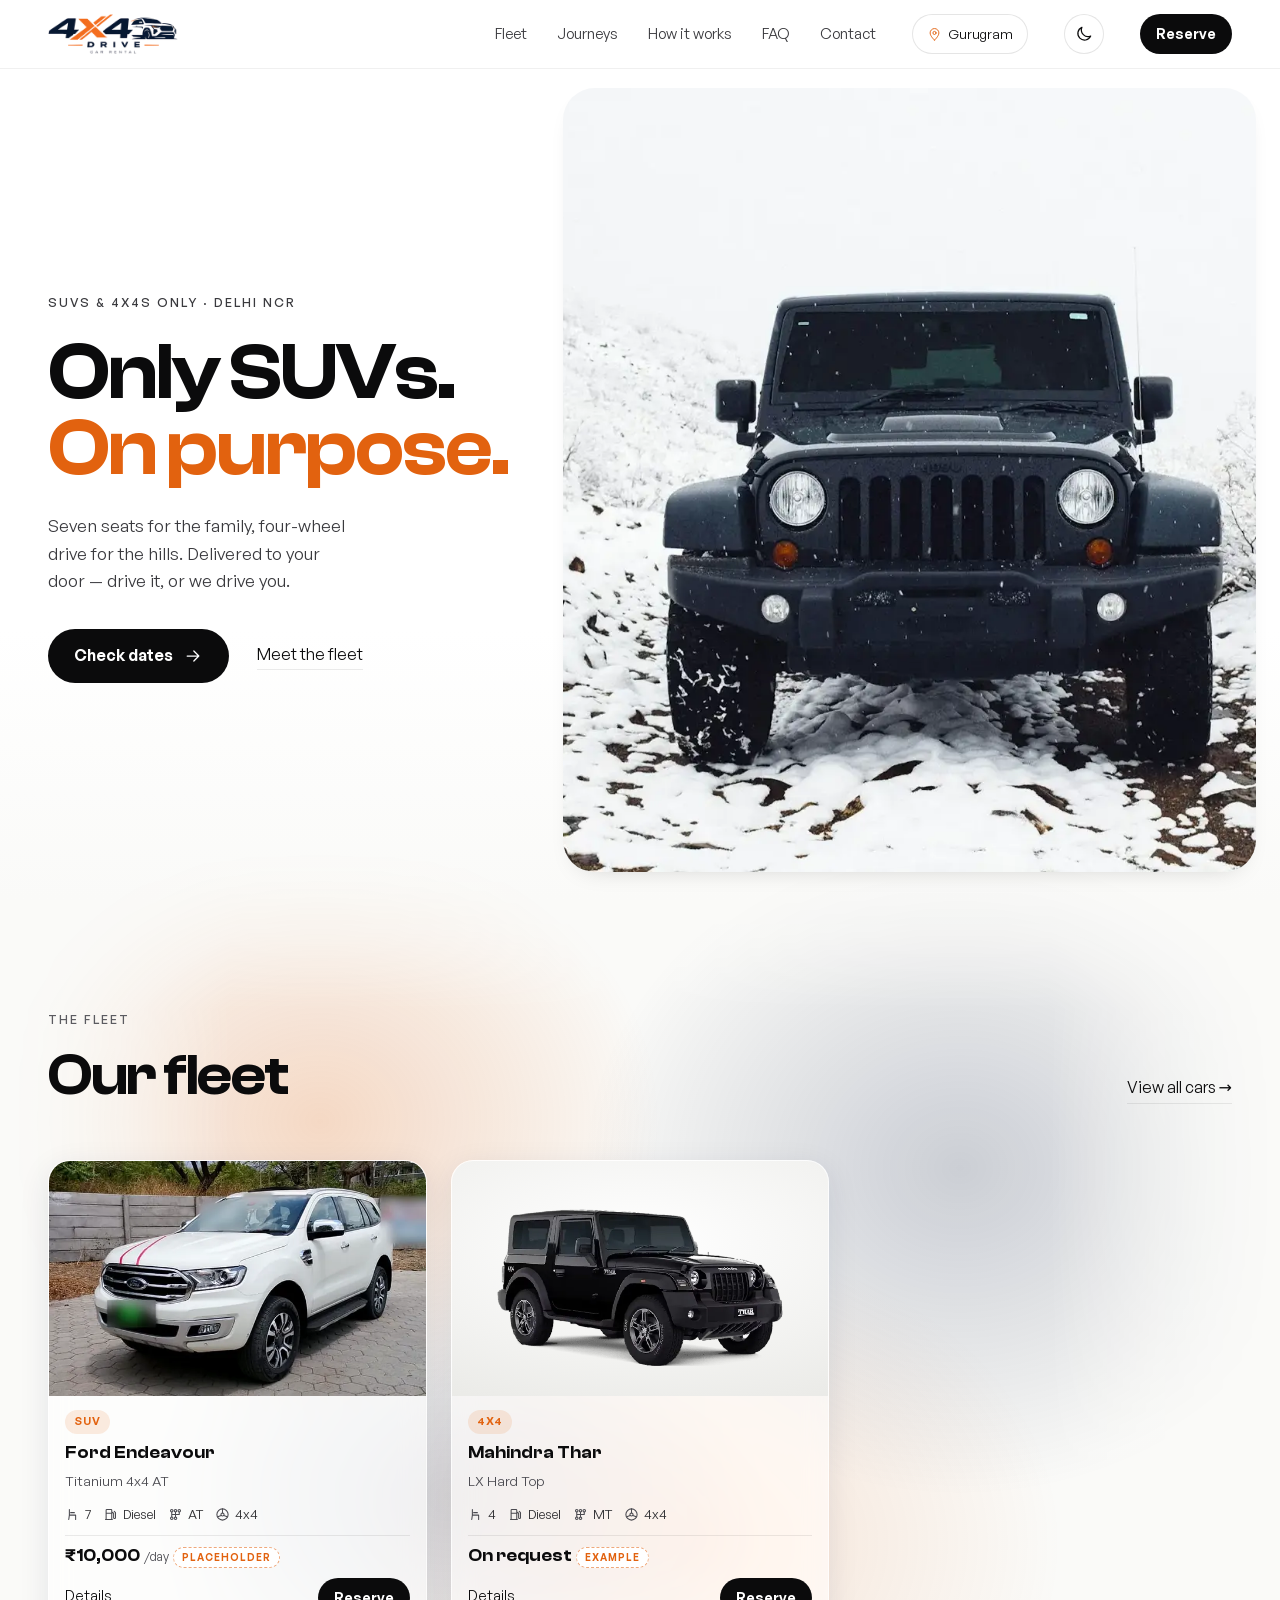
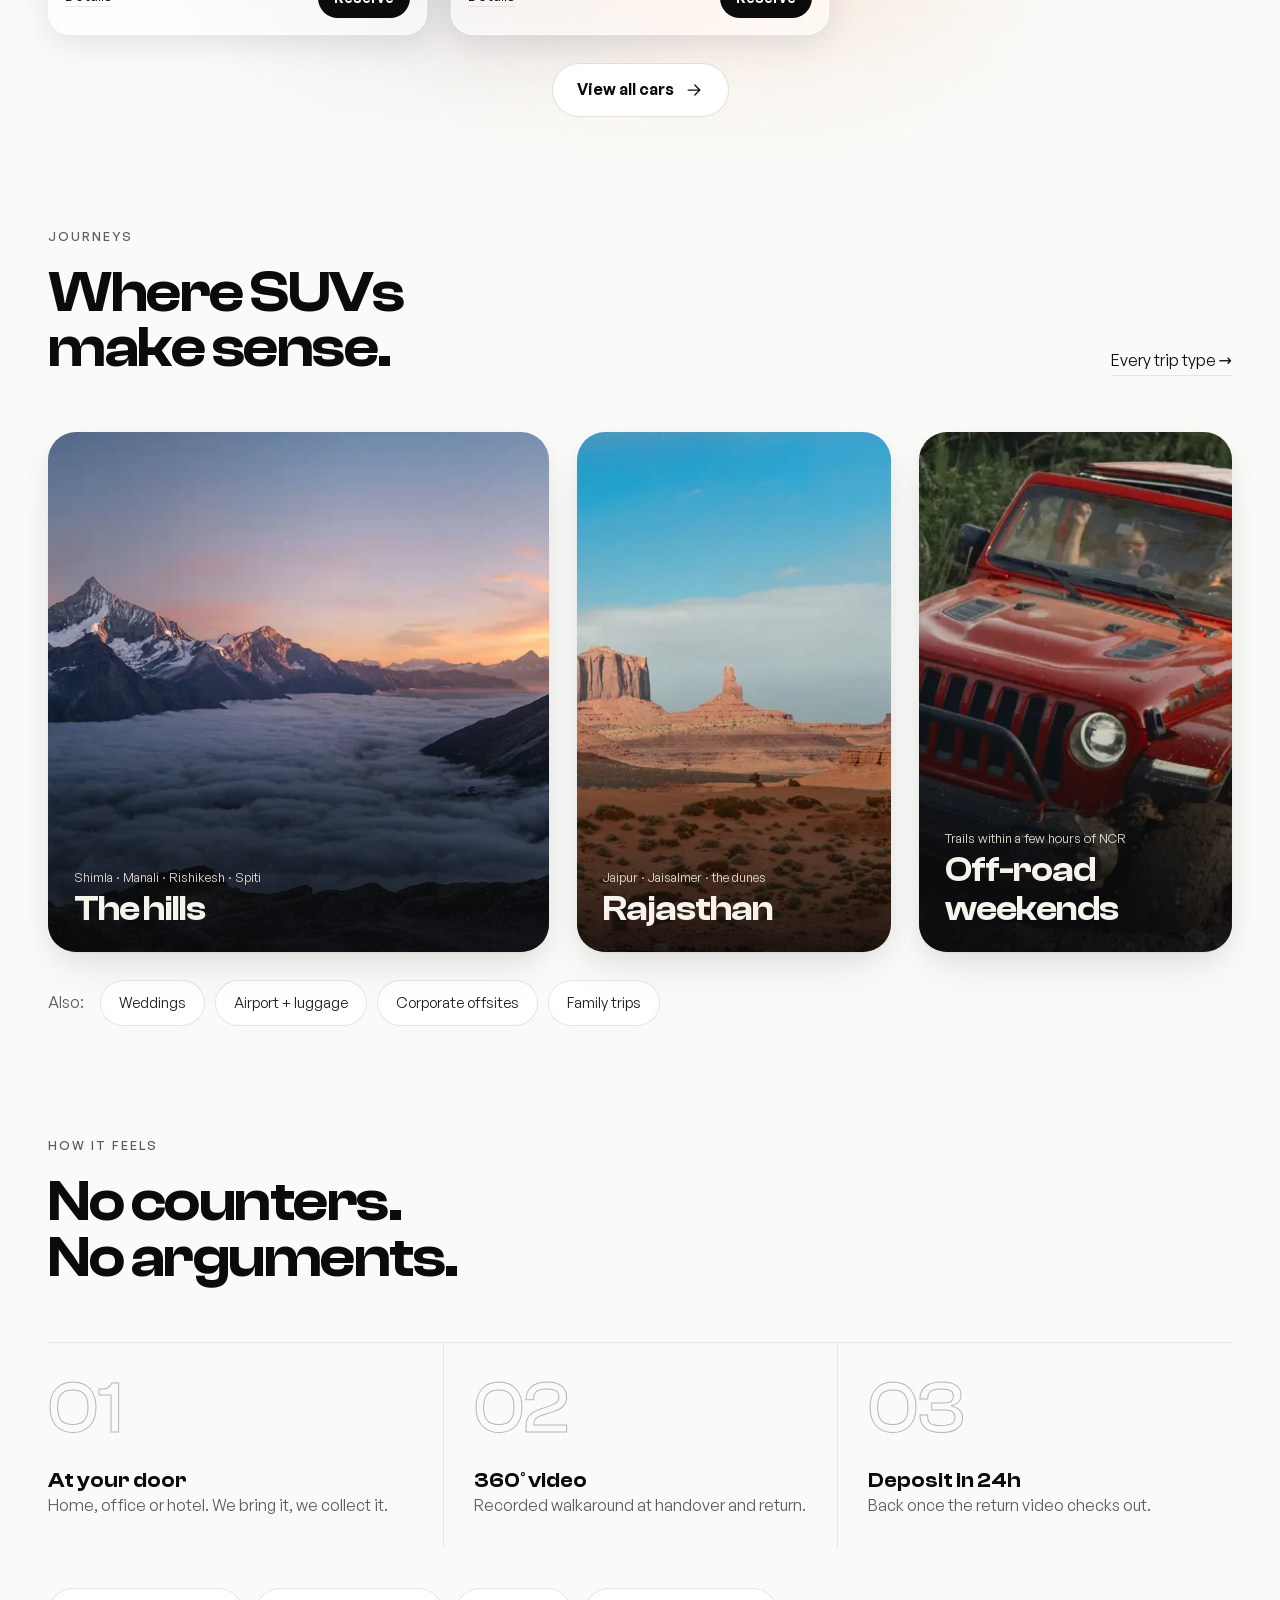
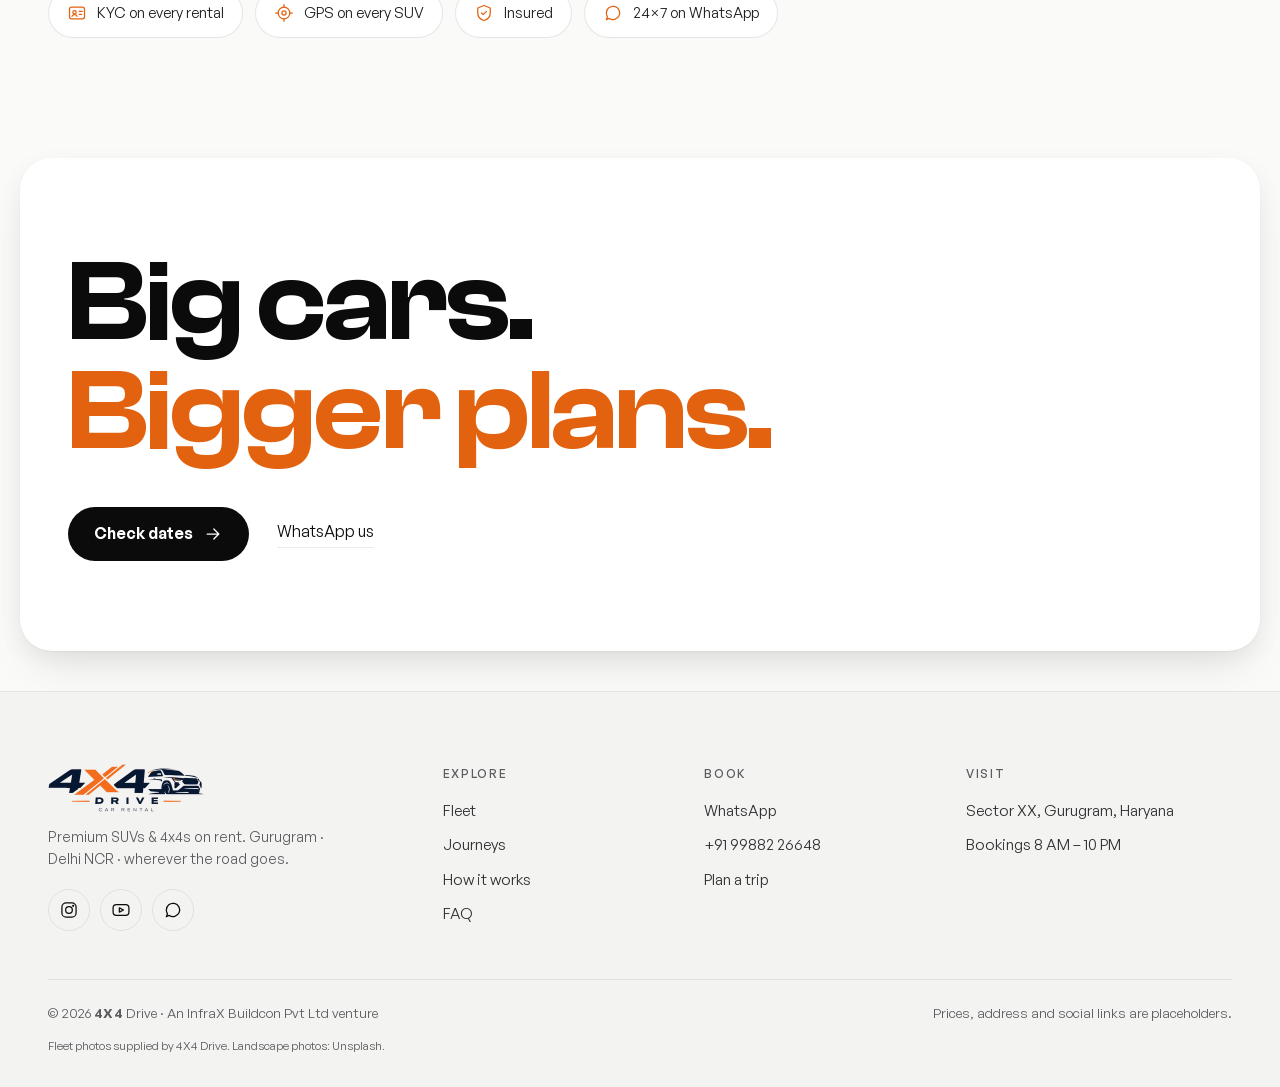
==== index.html @ adf93069 "Fix boxy backdrop edges" ====
<!doctype html><html lang="en" data-theme="light"><head><meta charset="utf-8">
<meta name="viewport" content="width=device-width,initial-scale=1,viewport-fit=cover">
<title>4X4 Drive — Premium SUV & 4x4 rental, Gurugram</title><meta name="description" content="Premium SUVs and 4x4s on rent in Gurugram & Delhi NCR — 7-seater SUVs and off-roaders, self-drive or with a driver, delivered to your door.">
<meta name="theme-color" content="#FAFAF8">
<script>(function(){try{var t=localStorage.getItem("theme");if(t!=="dark")t="light";document.documentElement.dataset.theme=t;document.querySelector('meta[name=theme-color]').content=t==="light"?"#FAFAF8":"#0A0B0D"}catch(e){}if(!("onpagereveal" in window))document.documentElement.classList.add("nvt")})()</script>
<link rel="manifest" href="manifest.webmanifest"><link rel="icon" type="image/png" sizes="32x32" href="img/icon-32.png?v=26cb3f08"><link rel="apple-touch-icon" href="img/icon-180.png?v=26cb3f08">
<meta name="apple-mobile-web-app-capable" content="yes"><meta name="mobile-web-app-capable" content="yes"><meta name="apple-mobile-web-app-status-bar-style" content="black-translucent"><meta name="apple-mobile-web-app-title" content="4X4 Drive">
<link rel="preload" href="fonts/ClashDisplay-600.woff2" as="font" type="font/woff2" crossorigin><link rel="preload" href="fonts/GeneralSans-400.woff2" as="font" type="font/woff2" crossorigin>
<link rel="stylesheet" href="css/style.css?v=25308911"></head><body data-page="index.html">
<svg width="0" height="0" style="position:absolute" aria-hidden="true">
<symbol id="i-home" viewBox="0 0 24 24"><path d="M3 10.5 12 3l9 7.5V21h-6v-6H9v6H3z"/></symbol>
<symbol id="i-car" viewBox="0 0 24 24"><path d="M5 17h14v-4.5l-1.8-5A2 2 0 0 0 15.3 6H8.7a2 2 0 0 0-1.9 1.5L5 12.5zM5 12.5h14M5 17v2M19 17v2"/><circle cx="8" cy="14.8" r=".6"/><circle cx="16" cy="14.8" r=".6"/></symbol>
<symbol id="i-mtn" viewBox="0 0 24 24"><path d="m3 20 6.5-11 4 6.5 2.5-3.5L21 20z"/></symbol>
<symbol id="i-cal" viewBox="0 0 24 24"><rect x="3.5" y="5" width="17" height="15.5" rx="3"/><path d="M3.5 10h17M8 3v4M16 3v4"/></symbol>
<symbol id="i-chat" viewBox="0 0 24 24"><path d="M4 12a8 8 0 1 1 3.4 6.5L4 20l1.3-3.6A8 8 0 0 1 4 12z"/></symbol>
<symbol id="i-pin" viewBox="0 0 24 24"><path d="M12 21s-7-6.2-7-11.5a7 7 0 0 1 14 0C19 14.8 12 21 12 21z"/><circle cx="12" cy="9.5" r="2.5"/></symbol>
<symbol id="i-arrow" viewBox="0 0 24 24"><path d="M5 12h14M13 6l6 6-6 6"/></symbol>
<symbol id="i-door" viewBox="0 0 24 24"><path d="M3 21h18M6 21V4h12v17M14 12h.01"/></symbol>
<symbol id="i-video" viewBox="0 0 24 24"><rect x="3" y="6" width="13" height="12" rx="2.5"/><path d="m16 10 5-3v10l-5-3"/></symbol>
<symbol id="i-shield" viewBox="0 0 24 24"><path d="M12 3 4.5 6v6c0 4.5 3.2 7.8 7.5 9 4.3-1.2 7.5-4.5 7.5-9V6z"/><path d="m9 12 2 2 4-4"/></symbol>
<symbol id="i-id" viewBox="0 0 24 24"><rect x="3" y="5" width="18" height="14" rx="2.5"/><circle cx="9" cy="11" r="2"/><path d="M6 16c.6-1.5 1.7-2 3-2s2.4.5 3 2M14.5 10h4M14.5 13.5h3"/></symbol>
<symbol id="i-gps" viewBox="0 0 24 24"><circle cx="12" cy="12" r="7"/><circle cx="12" cy="12" r="2.5"/><path d="M12 2v3M12 19v3M2 12h3M19 12h3"/></symbol>
<symbol id="i-clock" viewBox="0 0 24 24"><circle cx="12" cy="12" r="9"/><path d="M12 7v5l3 2"/></symbol>
<symbol id="i-wheel" viewBox="0 0 24 24"><circle cx="12" cy="12" r="9"/><circle cx="12" cy="12" r="2.5"/><path d="M12 3v6.5M4.5 15.5l5.3-2M19.5 15.5l-5.3-2"/></symbol>
<symbol id="i-sun" viewBox="0 0 24 24"><circle cx="12" cy="12" r="4"/><path d="M12 2v2M12 20v2M4.9 4.9l1.4 1.4M17.7 17.7l1.4 1.4M2 12h2M20 12h2M4.9 19.1l1.4-1.4M17.7 6.3l1.4-1.4"/></symbol>
<symbol id="i-moon" viewBox="0 0 24 24"><path d="M20 14.5A8 8 0 0 1 9.5 4a8 8 0 1 0 10.5 10.5z"/></symbol>
<symbol id="i-chev" viewBox="0 0 24 24"><path d="m6 9 6 6 6-6"/></symbol>
<symbol id="i-x" viewBox="0 0 24 24"><path d="M6 6l12 12M18 6 6 18"/></symbol>
<symbol id="i-plus" viewBox="0 0 24 24"><path d="M12 5v14M5 12h14"/></symbol>
<symbol id="i-seat" viewBox="0 0 24 24"><path d="M7 4v9h10M7 13l-1 7M17 13v7M9 9h6"/></symbol><symbol id="i-fuel" viewBox="0 0 24 24"><path d="M5 20V5a1 1 0 0 1 1-1h7a1 1 0 0 1 1 1v15M4 20h11M5 10h9M14 8l3 2v7a1.5 1.5 0 0 0 3 0V9l-2-2"/></symbol><symbol id="i-gear" viewBox="0 0 24 24"><circle cx="6" cy="6" r="2"/><circle cx="12" cy="6" r="2"/><circle cx="18" cy="6" r="2"/><circle cx="6" cy="18" r="2"/><circle cx="12" cy="18" r="2"/><path d="M6 8v8M12 8v8M18 8v4H6"/></symbol>
<symbol id="i-bolt" viewBox="0 0 24 24"><path d="M13 2 4 14h7l-1 8 9-12h-7z"/></symbol>
<symbol id="i-more" viewBox="0 0 24 24"><circle cx="5" cy="12" r="1.3"/><circle cx="12" cy="12" r="1.3"/><circle cx="19" cy="12" r="1.3"/></symbol>
<symbol id="i-check" viewBox="0 0 24 24"><path d="m5 12.5 4.5 4.5L19 7.5"/></symbol>
<symbol id="i-phone" viewBox="0 0 24 24"><path d="M5 4h4l2 5-2.5 1.5a11 11 0 0 0 5 5L15 13l5 2v4a2 2 0 0 1-2 2A16 16 0 0 1 3 6a2 2 0 0 1 2-2"/></symbol>
<symbol id="i-mail" viewBox="0 0 24 24"><rect x="3" y="5" width="18" height="14" rx="2.5"/><path d="m3.5 6.5 8.5 6.5 8.5-6.5"/></symbol>
<symbol id="i-help" viewBox="0 0 24 24"><circle cx="12" cy="12" r="9"/><path d="M9.5 9.5a2.5 2.5 0 1 1 3.5 2.3c-.6.3-1 .9-1 1.6v.6M12 17h.01"/></symbol>
<symbol id="i-ig" viewBox="0 0 24 24"><rect x="3.5" y="3.5" width="17" height="17" rx="5"/><circle cx="12" cy="12" r="4"/><circle cx="17" cy="7" r=".6"/></symbol>
<symbol id="i-yt" viewBox="0 0 24 24"><rect x="2.5" y="5.5" width="19" height="13" rx="4"/><path d="m10 9.5 5 2.5-5 2.5z"/></symbol>
<symbol id="i-steps" viewBox="0 0 24 24"><path d="M4 18h4v-4h4v-4h4V6h4"/></symbol>
</svg>

<a class="skip" href="#main">Skip to content</a>
<header class="bar"><a href="index.html" class="logo" aria-label="4X4 Drive home"><img class="lg-lt" src="img/logo.webp?v=730c210c" alt="4X4 Drive" width="130" height="40"><img class="lg-dk" src="img/logo-dark.webp?v=fa94fe3b" alt="4X4 Drive" width="130" height="40"></a>
<nav class="links" aria-label="Main"><a href="fleet.html">Fleet</a><a href="journeys.html">Journeys</a><a href="how-it-works.html">How it works</a><a href="faq.html">FAQ</a><a href="contact.html">Contact</a></nav>
<span class="city"><svg><use href="#i-pin"/></svg>Gurugram</span>
<button class="tbtn press" data-theme-toggle aria-label="Toggle light/dark theme"><svg class="sun"><use href="#i-sun"/></svg><svg class="moon"><use href="#i-moon"/></svg></button>
<button class="btn sm desk press" data-open-book>Reserve</button></header>
<main id="main">
<section class="hero">
<img class="hero-img img-dark" src="img/hero-dark.webp" srcset="img/hero-dark-900.webp 900w, img/hero-dark.webp 1800w" sizes="100vw" alt="Red 4x4 SUV climbing a muddy trail" loading="lazy" fetchpriority="low" width="1800" height="1012">
<img class="hero-img img-light" src="img/hero-light.webp" srcset="img/hero-light-900.webp 900w, img/hero-light.webp 1800w" sizes="100vw" alt="Black 4x4 SUV on a snowy hillside" fetchpriority="high" width="1800" height="1012">
<div class="hero-shade"></div>
<div class="hero-in">
<p class="kicker">SUVs & 4x4s only · Delhi NCR</p>
<h1 class="display">Only SUVs.<br><em>On purpose.</em></h1>
<p class="sub">Seven seats for the family, four-wheel drive for the hills. Delivered to your door — drive it, or we drive you.</p>
<div class="hero-cta"><button class="btn press" data-open-book>Check dates<svg><use href="#i-arrow"/></svg></button><a class="link" href="fleet.html">Meet the fleet</a></div>
</div>
<form id="book" class="bookform inline hero-form" aria-label="Reserve a car">
<div class="sheet-head"><h2>Reserve</h2></div>
<div class="seg" role="radiogroup" aria-label="Drive type"><label><input type="radio" name="mode" value="Self-drive" checked><span>Self-drive</span></label><label><input type="radio" name="mode" value="With driver"><span>With driver</span></label></div>
<div class="f"><span>Car type</span><div class="typepick" role="radiogroup" aria-label="Car type"></div></div>
<div class="two"><label class="f"><span>Pickup</span><input type="date" name="from" required></label><label class="f"><span>Time</span><input type="time" name="fromT" value="10:00"></label></div>
<div class="two"><label class="f"><span>Return</span><input type="date" name="to" required></label><label class="f"><span>Time</span><input type="time" name="toT" value="10:00"></label></div>
<label class="f"><span>City</span><select name="city"><option>Gurugram</option><option>Delhi</option><option>Noida</option><option>Faridabad</option><option>Outstation trip</option></select></label>
<button class="btn full press" type="submit">Get a quote on WhatsApp<svg><use href="#i-arrow"/></svg></button>
<p class="note">Nothing to pay now. We confirm the car and price on chat.</p></form>
</section>
<section class="sec" id="our-fleet"><div class="sec-head split"><div><p class="kicker">The fleet</p><h2 class="display md">Our fleet</h2></div><a class="link" href="fleet.html">View all cars →</a></div>
<div class="vgrid rail" id="fleetgrid" data-limit="8"></div><div class="center-cta"><a class="btn ghost press" href="fleet.html">View all cars<svg><use href="#i-arrow"/></svg></a></div></section>
<section class="sec"><div class="sec-head split"><div><p class="kicker">Journeys</p><h2 class="display md">Where SUVs<br>make sense.</h2></div><a class="link" href="journeys.html">Every trip type →</a></div><div class="rail trips">
<a class="trip big press" href="#" data-trip="Hill trip"><img class="fade" src="img/hills.webp" alt="Snow peaks above clouds" loading="lazy" width="1000" height="667"><div><span>Shimla · Manali · Rishikesh · Spiti</span><h3 class="display sm">The hills</h3></div></a>
<a class="trip press" href="#" data-trip="Rajasthan trip"><img class="fade" src="img/desert.webp" alt="Open desert road" loading="lazy" width="1000" height="667"><div><span>Jaipur · Jaisalmer · the dunes</span><h3 class="display sm">Rajasthan</h3></div></a>
<a class="trip press" href="#" data-trip="Off-road weekend"><img class="fade" src="img/hero-dark-900.webp" alt="Red 4x4 climbing through mud" loading="lazy" width="900" height="506"><div><span>Trails within a few hours of NCR</span><h3 class="display sm">Off-road weekends</h3></div></a>
</div>
<div class="uses"><span>Also:</span><button class="pill press" data-trip="Wedding">Weddings</button><button class="pill press" data-trip="Airport with luggage">Airport + luggage</button><button class="pill press" data-trip="Corporate offsite">Corporate offsites</button><button class="pill press" data-trip="Family trip">Family trips</button></div></section>
<section class="sec"><div class="sec-head"><p class="kicker">How it feels</p><h2 class="display md">No counters.<br>No arguments.</h2></div>
<div class="steps"><div><b class="num">01</b><h3>At your door</h3><p>Home, office or hotel. We bring it, we collect it.</p></div><div><b class="num">02</b><h3>360° video</h3><p>Recorded walkaround at handover and return.</p></div><div><b class="num">03</b><h3>Deposit in 24h</h3><p>Back once the return video checks out.</p></div></div><ul class="trust"><li><svg><use href="#i-id"/></svg>KYC on every rental</li><li><svg><use href="#i-gps"/></svg>GPS on every SUV</li><li><svg><use href="#i-shield"/></svg>Insured</li><li><svg><use href="#i-chat"/></svg>24×7 on WhatsApp</li></ul></section>
<section class="sec end"><h2 class="display xl">Big cars.<br><em>Bigger plans.</em></h2><div class="hero-cta"><button class="btn press" data-open-book>Check dates<svg><use href="#i-arrow"/></svg></button><a class="link" data-wa href="#">WhatsApp us</a></div></section></main>
<footer class="foot"><div class="foot-grid">
<div class="foot-brand"><div class="logo"><img class="lg-lt" src="img/logo.webp?v=730c210c" alt="4X4 Drive" width="156" height="48"><img class="lg-dk" src="img/logo-dark.webp?v=fa94fe3b" alt="4X4 Drive" width="156" height="48"></div><p>Premium SUVs & 4x4s on rent. Gurugram · Delhi NCR · wherever the road goes.</p>
<div class="social"><a href="#" aria-label="Instagram (placeholder)"><svg><use href="#i-ig"/></svg></a><a href="#" aria-label="YouTube (placeholder)"><svg><use href="#i-yt"/></svg></a><a data-wa href="#" aria-label="WhatsApp"><svg><use href="#i-chat"/></svg></a></div></div>
<div class="fcol"><h4>Explore</h4><a href="fleet.html">Fleet</a><a href="journeys.html">Journeys</a><a href="how-it-works.html">How it works</a><a href="faq.html">FAQ</a></div>
<div class="fcol"><h4>Book</h4><a data-wa href="#">WhatsApp</a><a data-phone href="#"></a><a href="contact.html">Plan a trip</a></div>
<div class="fcol"><h4>Visit</h4><p data-address></p><p data-hours></p></div></div>
<div class="foot-bot"><p>© <span data-yr></span> <span data-brand>4X4 Drive</span> · An InfraX Buildcon Pvt Ltd venture</p><p>Prices, address and social links are placeholders.</p></div><p class="credits">Fleet photos supplied by 4X4 Drive. Landscape photos: Unsplash.</p></footer>
<a class="fab press" data-wa href="#" aria-label="Chat on WhatsApp"><svg><use href="#i-chat"/></svg></a>
<form id="sheetbook" class="bookform sheet-panel only-sheet" aria-label="Reserve a car"><div class="grab" aria-hidden="true"></div>
<div class="sheet-head"><h2>Reserve</h2><button type="button" class="close press" aria-label="Close" data-close><svg><use href="#i-x"/></svg></button></div>
<div class="seg" role="radiogroup" aria-label="Drive type"><label><input type="radio" name="mode" value="Self-drive" checked><span>Self-drive</span></label><label><input type="radio" name="mode" value="With driver"><span>With driver</span></label></div>
<div class="f"><span>Car type</span><div class="typepick" role="radiogroup" aria-label="Car type"></div></div>
<div class="two"><label class="f"><span>Pickup</span><input type="date" name="from" required></label><label class="f"><span>Time</span><input type="time" name="fromT" value="10:00"></label></div>
<div class="two"><label class="f"><span>Return</span><input type="date" name="to" required></label><label class="f"><span>Time</span><input type="time" name="toT" value="10:00"></label></div>
<label class="f"><span>City</span><select name="city"><option>Gurugram</option><option>Delhi</option><option>Noida</option><option>Faridabad</option><option>Outstation trip</option></select></label>
<button class="btn full press" type="submit">Get a quote on WhatsApp<svg><use href="#i-arrow"/></svg></button>
<p class="note">Nothing to pay now. We confirm the car and price on chat.</p></form>
<div class="more-panel" role="dialog" aria-label="More"><div class="grab" aria-hidden="true"></div>
<div class="sheet-head"><h2>More</h2><button type="button" class="close press" aria-label="Close" data-close><svg><use href="#i-x"/></svg></button></div>
<a class="mrow press" href="how-it-works.html"><svg><use href="#i-steps"/></svg>How it works</a>
<a class="mrow press" href="faq.html"><svg><use href="#i-help"/></svg>FAQ</a>
<a class="mrow press" href="contact.html"><svg><use href="#i-phone"/></svg>Contact</a>
<a class="mrow press" data-wa href="#"><svg><use href="#i-chat"/></svg>WhatsApp us</a>
<button class="mrow press" data-theme-toggle><svg class="sun"><use href="#i-sun"/></svg><svg class="moon"><use href="#i-moon"/></svg><span class="lt">Light mode</span><span class="dk">Dark mode</span></button></div>
<nav class="tabbar" aria-label="App navigation"><a href="index.html" class="press on" aria-current="page"><svg><use href="#i-home"/></svg>Home</a><a href="fleet.html" class="press"><svg><use href="#i-car"/></svg>Fleet</a><a href="journeys.html" class="press"><svg><use href="#i-mtn"/></svg>Journeys</a>
<button data-open-book class="press book"><svg><use href="#i-cal"/></svg>Book</button>
<button data-open-more class="press"><svg><use href="#i-more"/></svg>More</button></nav>
<div class="scrim" data-close></div>
<script src="js/config.js?v=977fcbb7"></script><script src="js/app.js?v=fa8a953c" defer></script></body></html>
---- css/style.css ----
@font-face{font-family:'Clash Display';src:url('../fonts/ClashDisplay-500.woff2') format('woff2');font-weight:500;font-display:swap}
@font-face{font-family:'Clash Display';src:url('../fonts/ClashDisplay-600.woff2') format('woff2');font-weight:600;font-display:swap}
@font-face{font-family:'General Sans';src:url('../fonts/GeneralSans-400.woff2') format('woff2');font-weight:400;font-display:swap}
@font-face{font-family:'General Sans';src:url('../fonts/GeneralSans-500.woff2') format('woff2');font-weight:500;font-display:swap}
@font-face{font-family:'General Sans';src:url('../fonts/GeneralSans-600.woff2') format('woff2');font-weight:600;font-display:swap}
@font-face{font-family:'GS Fallback';src:local('Arial');size-adjust:101%;ascent-override:95%;descent-override:24%}
@font-face{font-family:'CD Fallback';src:local('Arial');size-adjust:104%;ascent-override:92%;descent-override:22%}
:root{--bg:#0A0B0D;--bgrgb:10,11,13;--bg2:#111316;--line:rgba(243,238,231,.1);--tx:#F3EEE7;--txrgb:243,238,231;--tx2:#d6d0c6;--mut:#9A968F;--ac:#E8A25C;--acrgb:232,162,92;--ac-h:#f1b373;--on-ac:#140c03;--fgrgb:255,255,255;--glassrgb:18,19,22;--shadow:0 12px 34px rgba(0,0,0,.5);--disp:'Clash Display','CD Fallback',system-ui,sans-serif;--body:'General Sans','GS Fallback',system-ui,-apple-system,sans-serif;--spring:cubic-bezier(.32,1.4,.5,1);color-scheme:dark}
[data-theme=light]{--bg:#FAFAF8;--bgrgb:250,250,248;--bg2:#FFFFFF;--line:rgba(0,0,0,.08);--tx:#0B0B0C;--txrgb:11,11,12;--tx2:#2E2E31;--mut:#5B5B60;--ac:#E2620F;--acrgb:226,98,15;--ac-h:#C9550B;--ac-tx:#B84F0A;--on-ac:#FFFFFF;--fgrgb:0,0,0;--glassrgb:255,255,255;--shadow:0 1px 2px rgba(0,0,0,.04),0 8px 24px rgba(0,0,0,.06),0 24px 48px -12px rgba(0,0,0,.08);color-scheme:light}

[data-theme=light] .cat,[data-theme=light] .tabbar,[data-theme=light] .sheet-panel{box-shadow:var(--shadow)}

input,select{color-scheme:inherit}
*{box-sizing:border-box;margin:0;padding:0}html{scroll-behavior:smooth;scroll-padding-top:80px}
body{font:400 16px/1.6 var(--body);background:var(--bg);color:var(--tx);-webkit-font-smoothing:antialiased}
img{display:block;max-width:100%}a{color:inherit;text-decoration:none}button{font:inherit;color:inherit;background:none;border:0;cursor:pointer}
svg{width:20px;height:20px;fill:none;stroke:currentColor;stroke-width:1.5;stroke-linecap:round;stroke-linejoin:round;flex:none}
.display{font-family:var(--disp);font-weight:600;letter-spacing:-.025em;line-height:.95}
.display em{font-style:normal;color:var(--ac)}.md{font-size:clamp(2.2rem,4.6vw,4rem)}.sm{font-size:1.6rem;line-height:1.1}.xl{font-size:clamp(3rem,9vw,8.5rem)}
.kicker{font-size:.78rem;letter-spacing:.16em;text-transform:uppercase;color:var(--mut);font-weight:500}
.sub{color:var(--mut);font-size:1.08rem;max-width:30ch}
.glass{background:rgba(var(--glassrgb),.55);backdrop-filter:blur(24px) saturate(150%);-webkit-backdrop-filter:blur(24px) saturate(150%);border:1px solid rgba(var(--fgrgb),.1)}
.press{transition:transform .25s var(--spring),background .2s,color .2s,border-color .2s}.press:active{transform:scale(.96)}
.fade{opacity:0;transition:opacity .9s ease}.fade.ok{opacity:1}
.btn{display:inline-flex;align-items:center;justify-content:center;gap:10px;background:var(--ac);color:var(--on-ac);font-weight:600;padding:0 26px;height:54px;border-radius:999px}
.btn:hover{background:var(--ac-h)}.btn:hover svg{transform:translateX(3px)}.btn svg{transition:transform .25s}
.btn.ghost{background:transparent;color:var(--tx);border:1px solid var(--line);width:100%;justify-content:space-between}.btn.ghost:hover{border-color:var(--ac);color:var(--ac)}
.btn.sm{height:42px;padding:0 20px;font-size:.92rem}.full{width:100%}
.link{border-bottom:1px solid var(--line);padding-bottom:2px;color:var(--tx)}.link:hover{border-color:var(--ac)}
/* top bar */
.bar{position:fixed;inset:0 0 auto;z-index:50;display:flex;align-items:center;gap:36px;padding:18px 48px;transition:background .3s,padding .3s}
.scrolled .bar{background:rgba(var(--bgrgb),.6);backdrop-filter:blur(20px);-webkit-backdrop-filter:blur(20px);border-bottom:1px solid var(--line);padding:12px 48px}
.logo{display:flex;align-items:center;gap:10px;font-family:var(--disp);font-weight:600;font-size:1.15rem;letter-spacing:-.01em}
.links{display:flex;gap:30px;margin-left:auto;font-size:.93rem;color:var(--mut)}.links a:hover{color:var(--tx)}
.city{display:flex;align-items:center;gap:6px;font-size:.85rem;padding:8px 14px;border:1px solid var(--line);border-radius:999px;color:var(--tx)}.city svg{width:15px;height:15px;color:var(--ac)}
/* hero */
.hero{position:relative;min-height:100vh;display:grid;grid-template-columns:1fr 400px;align-items:end;gap:48px;padding:140px 48px 64px;overflow:hidden}
.hero-img{position:absolute;inset:0;width:100%;height:100%;object-fit:cover;object-position:62% 60%;z-index:-2;transform:scale(1.06)}
.hero-shade{position:absolute;inset:0;z-index:-1;background:linear-gradient(90deg,rgba(var(--bgrgb),.92) 0%,rgba(var(--bgrgb),.55) 45%,rgba(var(--bgrgb),.1) 75%),linear-gradient(0deg,var(--bg) 0%,transparent 35%)}
.hero h1{font-size:clamp(3.2rem,8.2vw,8rem);margin:22px 0 26px}
.hero-cta{display:flex;align-items:center;gap:28px;margin-top:34px}
.sheet-panel{border-radius:28px;padding:26px;display:grid;gap:14px;transition:box-shadow .4s}.ping{box-shadow:0 0 0 2px var(--ac)}
.sheet-head{display:flex;justify-content:space-between;align-items:center}.sheet-head h2{font:600 1.5rem var(--disp)}
.close,.grab{display:none}
.seg,.carpick{display:grid;grid-template-columns:1fr 1fr;gap:6px}.seg{background:rgba(var(--fgrgb),.05);border-radius:999px;padding:4px}
.seg input,.carpick input{position:absolute;opacity:0}
.seg span{display:block;text-align:center;padding:11px;border-radius:999px;color:var(--mut);font-weight:500;cursor:pointer;transition:.25s}
.seg input:checked+span{background:var(--tx);color:var(--bg)}
.carpick span{display:grid;padding:14px 16px;border:1px solid var(--line);border-radius:18px;cursor:pointer;transition:.25s}
.carpick b{font:600 1.1rem var(--disp)}.carpick small{color:var(--mut);font-size:.8rem}.carpick input:checked+span{border-color:var(--ac);background:rgba(var(--acrgb),.08)}
:is(.seg,.carpick) input:focus-visible+span{outline:2px solid var(--ac);outline-offset:2px}
.f{display:grid;gap:6px}.f span{font-size:.75rem;letter-spacing:.1em;text-transform:uppercase;color:var(--mut)}
input,select{font:inherit;color:var(--tx);background:rgba(var(--fgrgb),.04);border:1px solid var(--line);border-radius:16px;padding:0 14px;height:54px;width:100%;appearance:none}
select{background-image:url("data:image/svg+xml,%3Csvg xmlns='http://www.w3.org/2000/svg' viewBox='0 0 24 24' fill='none' stroke='%239A968F' stroke-width='1.5'%3E%3Cpath d='m6 9 6 6 6-6'/%3E%3C/svg%3E");background-repeat:no-repeat;background-position:right 14px center;background-size:18px}
select option{background:var(--bg2)}input:focus,select:focus{outline:none;border-color:var(--ac)}
.two{display:grid;grid-template-columns:1fr 1fr;gap:10px}.note{font-size:.8rem;color:var(--mut);text-align:center}
/* sections */
.sec{padding:140px 48px 0;max-width:1440px;margin:0 auto}.sec-head{margin-bottom:56px}.sec-head .kicker{margin-bottom:18px}
.split{display:flex;justify-content:space-between;align-items:end;gap:40px}
.rail{display:grid;grid-template-columns:1.25fr 1fr;gap:28px}
.car{background:var(--bg2);border:1px solid var(--line);border-radius:28px;overflow:hidden;transition:transform .5s cubic-bezier(.2,.8,.2,1),border-color .3s;--px:0px}.car:hover{border-color:rgba(var(--acrgb),.35)}
.car-img{position:relative;aspect-ratio:16/10;overflow:hidden}.car-img img{width:100%;height:100%;object-fit:cover;transform:scale(1.08) translateX(var(--px));transition:transform .5s,opacity .9s}
.car:nth-child(2) .car-img{aspect-ratio:auto;height:calc(100% - 0px);max-height:none}.car:nth-child(2){display:grid;grid-template-rows:1fr auto}
.car-body{padding:28px;display:grid;gap:18px}.car-top{display:flex;justify-content:space-between;align-items:baseline;gap:16px;flex-wrap:wrap}
.price{font:600 1.35rem var(--disp);display:flex;align-items:baseline;gap:8px;flex-wrap:wrap}.price small{font:400 .82rem var(--body);color:var(--mut)}
.ph{font:600 .62rem var(--body);letter-spacing:.1em;text-transform:uppercase;color:var(--ac);border:1px dashed var(--ac);padding:3px 8px;border-radius:999px}
.ph.abs{position:absolute;top:16px;left:16px;background:rgba(var(--bgrgb),.7)}
.desc{color:var(--mut);max-width:44ch}
.specs{display:flex;border-top:1px solid var(--line);border-bottom:1px solid var(--line)}.specs div{flex:1;padding:14px 0}.specs div+div{border-left:1px solid var(--line);padding-left:18px}
.specs dt{font-size:.72rem;letter-spacing:.12em;text-transform:uppercase;color:var(--mut)}.specs dd{font:600 1.7rem var(--disp)}
.rail.trips{grid-template-columns:1.6fr 1fr 1fr;height:520px}
.trip{position:relative;border-radius:28px;overflow:hidden;display:block}.trip img{width:100%;height:100%;object-fit:cover;transition:transform .8s cubic-bezier(.2,.8,.2,1),opacity .9s}.trip:hover img{transform:scale(1.05)}
.trip::after{content:'';position:absolute;inset:0;background:linear-gradient(0deg,rgba(8,8,10,.85),transparent 55%)}
.trip div{position:absolute;left:26px;bottom:24px;z-index:1}.trip span{font-size:.8rem;color:#e6e0d6}.trip h3{color:#F6F2EC}.trip h3{font-size:2.2rem}
.uses{display:flex;flex-wrap:wrap;gap:10px;align-items:center;margin-top:28px}.uses span{color:var(--mut);margin-right:6px}
.pill{border:1px solid var(--line);border-radius:999px;padding:10px 18px;font-size:.92rem}.pill:hover{border-color:var(--ac);color:var(--ac)}
.service{display:grid;grid-template-columns:1fr 1fr;gap:72px;align-items:center}
.svc-img{border-radius:28px;overflow:hidden;aspect-ratio:4/5}.svc-img img{width:100%;height:100%;object-fit:cover;object-position:68% 50%}
.svc-copy h2{margin:18px 0 40px}.list{list-style:none;display:grid}.list li{display:flex;gap:20px;padding:22px 0;border-top:1px solid var(--line)}
.list svg{width:26px;height:26px;color:var(--ac);margin-top:2px}.list h3{font:600 1.15rem var(--body)}.list p{color:var(--mut)}
.steps{display:grid;grid-template-columns:repeat(3,1fr);border-top:1px solid var(--line)}.steps div{padding:30px 30px 30px 0}.steps div+div{padding-left:30px;border-left:1px solid var(--line)}
.num{display:block;font:500 4.5rem/1 var(--disp);color:transparent;-webkit-text-stroke:1px rgba(var(--txrgb),.35);margin-bottom:22px}.steps h3{font:600 1.3rem var(--disp)}.steps p{color:var(--mut)}
.trust{list-style:none;display:flex;flex-wrap:wrap;gap:12px;margin-top:40px}.trust li{display:flex;align-items:center;gap:10px;padding:12px 18px;border:1px solid var(--line);border-radius:999px;font-size:.92rem}.trust svg{color:var(--ac)}
.faq{display:grid;grid-template-columns:1fr 1.6fr;gap:72px}
details{border-top:1px solid var(--line)}details:last-child{border-bottom:1px solid var(--line)}
summary{list-style:none;display:flex;justify-content:space-between;align-items:center;padding:24px 0;font-size:1.12rem;font-weight:500;cursor:pointer}summary::-webkit-details-marker{display:none}
summary svg{transition:transform .35s var(--spring);color:var(--ac)}details[open] summary svg{transform:rotate(45deg)}details p{color:var(--mut);padding:0 0 24px;max-width:60ch}
.end{padding-bottom:140px}.end .hero-cta{margin-top:40px}
.foot{display:flex;gap:28px;align-items:center;padding:28px 48px;border-top:1px solid var(--line);color:var(--mut);font-size:.88rem}.foot .logo{color:var(--tx);font-size:1rem;margin-right:auto}
.fab{position:fixed;right:28px;bottom:28px;z-index:40;width:58px;height:58px;border-radius:50%;background:var(--ac);color:var(--on-ac);display:grid;place-items:center;box-shadow:var(--shadow)}.fab svg{width:26px;height:26px}
.tabbar,.scrim{display:none}
:focus-visible{outline:2px solid var(--ac);outline-offset:3px}
@media(prefers-reduced-motion:reduce){*{transition:none!important;scroll-behavior:auto!important}}
@media(max-width:1100px) and (min-width:768px){.hero{grid-template-columns:1fr}.hero .sheet-panel{max-width:480px}.links{display:none}.bar .city{margin-left:auto}}

/* ============ MOBILE — native app shell ============ */
@media(max-width:767px){
 html{scroll-padding-top:70px}body{padding-bottom:calc(92px + env(safe-area-inset-bottom))}
 .bar,.scrolled .bar{padding:calc(10px + env(safe-area-inset-top)) 18px 10px;gap:10px}
 .scrolled .bar{background:rgba(var(--bgrgb),.7)}
 .links,.desk{display:none}.city{margin-left:auto;background:rgba(var(--bgrgb),.35);backdrop-filter:blur(12px);-webkit-backdrop-filter:blur(12px)}
 .hero{grid-template-columns:1fr;min-height:88svh;padding:0 20px 28px;align-content:end}
 .hero-img{object-position:68% 50%}
 .hero-shade{background:linear-gradient(0deg,var(--bg) 6%,rgba(var(--bgrgb),.6) 45%,rgba(var(--bgrgb),.15) 75%,rgba(var(--bgrgb),.55))}
 .hero h1{font-size:3.4rem;margin:14px 0 16px}.sub{font-size:1rem}.hero-cta{margin-top:24px;gap:20px}.hero-cta .btn{flex:1}
 .sec{padding:72px 20px 0}.sec-head{margin-bottom:28px}.md{font-size:2.4rem}.split{display:block}.split .sub{margin-top:14px}
 .rail,.rail.trips{display:flex;overflow-x:auto;scroll-snap-type:x mandatory;gap:14px;margin:0 -20px;padding:0 20px 6px;scroll-padding:0 20px;scrollbar-width:none;height:auto}
 .rail::-webkit-scrollbar{display:none}.rail>*{flex:0 0 86%;scroll-snap-align:start}
 .car{border-radius:24px}.car:nth-child(2){display:block}.car:nth-child(2) .car-img{aspect-ratio:16/10;height:auto}.car-body{padding:20px;gap:14px}.specs dd{font-size:1.4rem}
 .trip{height:380px;border-radius:24px}.rail.trips>*{flex-basis:72%}.trip h3{font-size:1.9rem}
 .uses{flex-wrap:nowrap;overflow-x:auto;margin:20px -20px 0;padding:0 20px;scrollbar-width:none}.uses::-webkit-scrollbar{display:none}.pill{white-space:nowrap;height:44px}
 .service{grid-template-columns:1fr;gap:28px}.svc-img{aspect-ratio:4/3;border-radius:24px}.svc-copy h2{margin:14px 0 20px}.list li{padding:18px 0}
 .steps{grid-template-columns:1fr}.steps div,.steps div+div{padding:20px 0;border-left:0;border-bottom:1px solid var(--line);display:grid;grid-template-columns:72px 1fr;column-gap:10px}
 .num{font-size:2.8rem;margin:0;grid-row:span 2}
 .trust{display:grid;grid-template-columns:1fr 1fr;gap:10px}.trust li{border-radius:20px;padding:14px;font-size:.85rem}
 .faq{grid-template-columns:1fr;gap:0}summary{font-size:1rem;padding:20px 0}
 .end{padding-bottom:40px}.xl{font-size:4rem}
 .foot{flex-direction:column;align-items:flex-start;gap:6px;padding:24px 20px}
 .fab{display:none}
 .tabbar{display:grid;grid-template-columns:repeat(5,1fr);position:fixed;left:12px;right:12px;bottom:calc(10px + env(safe-area-inset-bottom));z-index:60;border-radius:26px;padding:7px;background:rgba(var(--glassrgb),.72)}
 .tabbar>*{display:flex;flex-direction:column;align-items:center;justify-content:center;gap:3px;min-height:54px;border-radius:19px;font-size:.68rem;font-weight:500;color:var(--mut)}
 .tabbar svg{width:23px;height:23px}.tabbar .on{color:var(--tx);background:rgba(var(--fgrgb),.08)}.tabbar .on svg{color:var(--ac)}
 .tabbar .book{background:var(--ac);color:var(--on-ac)}
 /* bottom sheet */
 .sheet-panel{position:fixed;left:0;right:0;bottom:0;z-index:80;border-radius:30px 30px 0 0;padding:10px 20px calc(22px + env(safe-area-inset-bottom));background:rgba(var(--glassrgb),.86);max-height:94svh;overflow:auto;transform:translateY(110%);transition:transform .55s var(--spring);gap:16px;border-bottom:0}
 .sheet .sheet-panel{transform:none}
 .grab{display:block;width:40px;height:5px;border-radius:9px;background:rgba(var(--fgrgb),.25);margin:0 auto}
 .close{display:grid;place-items:center;width:40px;height:40px;border-radius:50%;background:rgba(var(--fgrgb),.08)}
 .seg span{padding:14px}.carpick span{padding:16px}
 .scrim{display:block;position:fixed;inset:0;z-index:70;background:rgba(0,0,0,.55);opacity:0;pointer-events:none;transition:opacity .35s}.sheet .scrim{opacity:1;pointer-events:auto}
 .sheet{overflow:hidden}
}
/* iteration 2 fixes */
.hero .kicker{color:var(--tx2)}
@media(min-width:768px){.bar{background:linear-gradient(180deg,rgba(var(--bgrgb),.75),transparent)}.links{color:var(--tx2)}}
.two>*,.seg>*,.carpick>*{min-width:0}input{min-width:0;max-width:100%}
input[type=date]{-webkit-appearance:none;display:flex;align-items:center}
@media(max-width:767px){.sheet-panel{visibility:hidden;transition:transform .55s var(--spring),visibility 0s .55s}.sheet .sheet-panel{visibility:visible;transition:transform .55s var(--spring)}}
/* ===== v3: generic fleet ===== */
.filters{display:flex;flex-wrap:wrap;gap:8px;align-items:center;margin-bottom:28px}
.fl{font-size:.7rem;letter-spacing:.14em;text-transform:uppercase;color:var(--mut);margin:0 4px 0 14px}
.chip{height:40px;padding:0 16px;border-radius:999px;border:1px solid var(--line);font-size:.88rem;white-space:nowrap;color:var(--tx2)}
.chip:hover{border-color:rgba(var(--acrgb),.5)}.chip.on{background:var(--tx);color:var(--bg);border-color:var(--tx)}
.rail.fleet{grid-template-columns:repeat(3,1fr);gap:20px}
.cat{position:relative;background:radial-gradient(400px circle at var(--mx,50%) var(--my,0%),rgba(var(--acrgb),.08),transparent 60%),var(--bg2);border:1px solid var(--line);border-radius:26px;padding:26px;display:grid;gap:14px;align-content:start;transition:transform .5s cubic-bezier(.2,.8,.2,1),border-color .3s}
.cat:hover{border-color:rgba(var(--acrgb),.35)}.cat[hidden]{display:none}
.cat-top{display:flex;justify-content:space-between;align-items:center;color:var(--ac)}.cat-top svg{width:28px;height:28px}
.cat-n{font:500 .8rem var(--body);color:var(--mut);letter-spacing:.1em}
.ex{color:var(--tx2);font-size:.92rem;display:flex;gap:8px;align-items:center;flex-wrap:wrap}
.specs dd{font-size:1.25rem}
.cat-foot{display:flex;justify-content:space-between;align-items:center;gap:12px}.cat-foot .btn.ghost{width:54px;padding:0;justify-content:center;flex:none}
.empty{color:var(--mut);padding:30px 0}
.typepick{display:grid;grid-template-columns:repeat(3,1fr);gap:8px}.typepick input{position:absolute;opacity:0}
.typepick span{display:grid;gap:2px;padding:12px;border:1px solid var(--line);border-radius:16px;cursor:pointer;font:600 .92rem var(--disp);text-transform:none;letter-spacing:0;color:var(--tx);min-height:64px;transition:.25s}
.typepick small{font:400 .72rem var(--body);color:var(--mut)}.typepick input:checked+span{border-color:var(--ac);background:rgba(var(--acrgb),.08)}
.typepick input:focus-visible+span{outline:2px solid var(--ac)}
.hero .sheet-panel{max-height:calc(100vh - 170px);overflow:auto}
.hero-img{object-position:60% 55%}
@media(max-width:1000px) and (min-width:768px){.rail.fleet{grid-template-columns:1fr 1fr}}
@media(max-width:767px){
 .filters{flex-wrap:nowrap;overflow-x:auto;margin:0 -20px 20px;padding:0 20px;scrollbar-width:none}.filters::-webkit-scrollbar{display:none}.fl{margin-left:10px}
 .rail.fleet>*{flex-basis:80%}.cat{padding:22px;border-radius:24px}
 .typepick{grid-template-columns:repeat(2,1fr)}.typepick span{min-height:60px}
 .hero-img{object-position:62% 50%}
}

/* ===== v4: theme toggle, fleet images, dropdown filters ===== */
.tbtn{width:40px;height:40px;border-radius:50%;display:grid;place-items:center;border:1px solid var(--line);color:var(--tx);flex:none}
.tbtn:hover{border-color:var(--ac);color:var(--ac)}.tbtn .moon{display:none}[data-theme=light] .tbtn .sun{display:none}[data-theme=light] .tbtn .moon{display:block}
.cat{padding:0;overflow:hidden;gap:0}.cat-body{padding:22px 24px 24px;display:grid;gap:14px}
.cat-img{position:relative;aspect-ratio:16/10;overflow:hidden;border-radius:26px 26px 0 0;background:rgba(var(--fgrgb),.05)}
.cat-img img{width:100%;height:100%;object-fit:cover;transition:transform .8s cubic-bezier(.2,.8,.2,1),opacity .9s}
.cat-img::after{content:'';position:absolute;inset:auto 0 0;height:45%;background:linear-gradient(0deg,var(--bg2),transparent)}
.cat:hover .cat-img img{transform:scale(1.06)}.cat-img .ph{position:absolute;top:14px;left:14px;z-index:1;background:rgba(var(--bgrgb),.75);backdrop-filter:blur(8px)}
.cat-top{position:absolute;top:14px;right:14px;z-index:1;width:40px;height:40px;border-radius:50%;display:grid;place-items:center;background:rgba(var(--bgrgb),.6);backdrop-filter:blur(10px);-webkit-backdrop-filter:blur(10px)}.cat-top svg{width:20px;height:20px}
.ph{background:rgba(var(--bgrgb),.5)}
.filters{flex-wrap:wrap;overflow:visible}
.fbtn{display:inline-flex;align-items:center;gap:8px;height:44px;padding:0 14px 0 18px;border-radius:999px;border:1px solid var(--line);font-size:.92rem;color:var(--tx2);white-space:nowrap}
.fbtn svg{width:16px;height:16px;transition:transform .3s var(--spring)}.fbtn[aria-expanded=true] svg.chev{transform:rotate(180deg)}
.fbtn:hover{border-color:rgba(var(--acrgb),.5)}.fbtn.set{background:var(--tx);color:var(--bg);border-color:var(--tx)}
.fbtn .clr{display:grid;place-items:center;width:22px;height:22px;border-radius:50%;background:rgba(var(--bgrgb),.2);margin-right:-6px}
.clearall{font-size:.9rem;color:var(--ac);text-decoration:underline;text-underline-offset:3px;height:44px;padding:0 8px}
.dd{position:absolute;z-index:90;min-width:220px;padding:8px;border-radius:20px;background:rgba(var(--glassrgb),.93);backdrop-filter:blur(24px) saturate(150%);-webkit-backdrop-filter:blur(24px) saturate(150%);border:1px solid var(--line);box-shadow:var(--shadow);opacity:0;transform:translateY(-6px) scale(.98);transform-origin:top left;pointer-events:none;transition:opacity .2s,transform .3s var(--spring)}
.dd.open{opacity:1;transform:none;pointer-events:auto}
.dd h4{display:none}.dd [role=option]{display:flex;justify-content:space-between;align-items:center;width:100%;padding:11px 14px;border-radius:13px;text-align:left;font-size:.95rem;color:var(--tx)}
.dd [role=option]:hover,.dd [role=option]:focus-visible{background:rgba(var(--fgrgb),.07);outline:none}.dd [aria-selected=true]{color:var(--ac);font-weight:600}
.dd [aria-selected=true]::after{content:'✓'}
.ddscrim{display:none}
@media(max-width:767px){
 .bar .tbtn{width:38px;height:38px;background:rgba(var(--bgrgb),.35);backdrop-filter:blur(12px);-webkit-backdrop-filter:blur(12px)}.city{margin-left:auto}
 .filters{flex-wrap:nowrap;overflow-x:auto}
 .dd{position:fixed;left:0!important;right:0;top:auto!important;bottom:0;border-radius:28px 28px 0 0;padding:12px 16px calc(20px + env(safe-area-inset-bottom));transform:translateY(100%);opacity:1;visibility:hidden;transition:transform .5s var(--spring),visibility 0s .5s;background:rgba(var(--glassrgb),.94)}
 .dd.open{transform:none;visibility:visible;transition:transform .5s var(--spring)}
 .dd::before{content:'';display:block;width:40px;height:5px;border-radius:9px;background:rgba(var(--fgrgb),.25);margin:0 auto 10px}
 .dd h4{display:block;font:600 1.3rem var(--disp);padding:4px 10px 10px}.dd [role=option]{min-height:54px;font-size:1.02rem}
 .ddscrim{display:block;position:fixed;inset:0;z-index:85;background:rgba(0,0,0,.45);opacity:0;pointer-events:none;transition:opacity .3s}.ddscrim.open{opacity:1;pointer-events:auto}
}

/* ===== v5: multi-page + mobile smoothness ===== */
@view-transition{navigation:auto}
::view-transition-old(root),::view-transition-new(root){animation-duration:.28s}
html,body{overflow-x:clip}
*{-webkit-tap-highlight-color:transparent}a,button,label,summary,input,select{touch-action:manipulation}
html.theming *{transition:background-color .4s ease,color .4s ease,border-color .4s ease!important}
.skip{position:absolute;left:-999px;top:8px;z-index:200;background:var(--ac);color:var(--on-ac);padding:8px 14px;border-radius:10px}.skip:focus{left:8px}
.links a{position:relative;padding:6px 0}.links a[aria-current]{color:var(--tx)}.links a[aria-current]::after{content:'';position:absolute;left:0;right:0;bottom:-2px;height:2px;border-radius:2px;background:var(--ac)}
.bar{padding:14px 48px}.scrolled .bar{padding:14px 48px}
.phead{padding:150px 48px 10px;max-width:1440px;margin:0 auto}.phead h1{margin:16px 0 18px}
.sec.tight{padding-top:48px}
.hero-form{max-height:calc(100svh - 170px);overflow:auto}
.only-sheet,.more-panel{display:none}
.grid.fleet{display:grid;grid-template-columns:repeat(3,1fr);gap:20px}
.cat h3 a{color:inherit}.cat-img{display:block}
.ev-strip{display:flex;align-items:center;gap:16px;margin-top:22px;padding:18px 22px;border:1px solid rgba(var(--acrgb),.35);border-radius:22px;background:rgba(var(--acrgb),.06);color:var(--tx)}
.ev-strip>svg{color:var(--ac);width:22px;height:22px}.ev-strip span{flex:1;color:var(--tx2)}.ev-strip b{color:var(--tx)}
.cd{display:grid;grid-template-columns:1.25fr 1fr;gap:56px;align-items:center;padding:120px 48px 0;max-width:1440px;margin:0 auto}
.cd-img{position:relative;border-radius:28px;overflow:hidden;aspect-ratio:16/10;background:rgba(var(--fgrgb),.05)}.cd-img img{width:100%;height:100%;object-fit:cover}.cd-img .ph{position:absolute;top:16px;left:16px}
.cd-copy{display:grid;gap:14px;align-content:start}.back{color:var(--mut);font-size:.9rem}.back:hover{color:var(--ac)}
.specs.big{margin-top:6px}.specs.big dd{font-size:1.8rem}.xl-price{font-size:2rem}
.cd-grid{display:grid;grid-template-columns:1fr 1fr;gap:48px}.h3s{font:600 1.2rem var(--disp);margin-bottom:8px}
.incl{list-style:none;display:grid;margin-top:14px}.incl li{display:flex;gap:12px;align-items:center;padding:14px 0;border-top:1px solid var(--line);color:var(--tx2)}.incl svg{color:var(--ac)}
.incl.plain li::before{content:'';width:6px;height:6px;border-radius:50%;background:var(--ac);flex:none}
.uses-grid{display:grid;grid-template-columns:repeat(3,1fr);gap:16px}
.use{text-align:left;padding:24px;border:1px solid var(--line);border-radius:24px;background:var(--bg2);display:grid;gap:6px}.use svg{color:var(--ac);width:26px;height:26px;margin-bottom:8px}.use h3{font:600 1.2rem var(--disp)}.use p{color:var(--mut)}.use:hover{border-color:rgba(var(--acrgb),.4)}
.faqlist{max-width:900px}
.contact{display:grid;grid-template-columns:1.2fr 1fr;gap:48px;align-items:start}
.card-form{display:grid;gap:14px;padding:26px;border:1px solid var(--line);border-radius:28px;background:var(--bg2)}
.cinfo{display:grid;gap:10px}.crow{display:flex;gap:14px;align-items:center;padding:18px 20px;border:1px solid var(--line);border-radius:20px;color:var(--tx)}.crow svg{color:var(--ac)}
.crow span{display:grid}.crow small{font-size:.72rem;letter-spacing:.12em;text-transform:uppercase;color:var(--mut)}a.crow:hover{border-color:rgba(var(--acrgb),.45)}
.foot{display:grid;gap:20px;padding:36px 48px calc(36px + env(safe-area-inset-bottom))}.foot-top{display:flex;justify-content:space-between;align-items:center;flex-wrap:wrap;gap:20px}
.foot nav{display:flex;flex-wrap:wrap;gap:22px}.foot nav a:hover{color:var(--ac)}.foot-bot{display:flex;justify-content:space-between;gap:12px;flex-wrap:wrap;font-size:.85rem}
.foot .logo{margin:0}
.mrow .dk,[data-theme=light] .mrow .lt{display:none}[data-theme=light] .mrow .dk{display:inline}.mrow .moon{display:none}[data-theme=light] .mrow .sun{display:none}[data-theme=light] .mrow .moon{display:block}
.tilt{transition:transform .5s cubic-bezier(.2,.8,.2,1),border-color .3s}
@media(max-width:1100px) and (min-width:768px){.grid.fleet,.uses-grid{grid-template-columns:1fr 1fr}.cd,.contact{grid-template-columns:1fr}}
@media(hover:none){.tilt{transform:none!important}.cat:hover .cat-img img,.trip:hover img{transform:none}}
@media(prefers-reduced-motion:reduce){@view-transition{navigation:none}}

/* ---------- MOBILE: calm, native-feeling ---------- */
@media(max-width:767px){
 body{padding-bottom:calc(88px + env(safe-area-inset-bottom))}
 /* one blurred bar on top, one at bottom; nothing else blurs */
 .bar,.scrolled .bar{padding:calc(8px + env(safe-area-inset-top)) 16px 8px;background:rgba(var(--bgrgb),.86);backdrop-filter:blur(14px);-webkit-backdrop-filter:blur(14px);border-bottom:1px solid var(--line);transition:none}
 .hero .hero-img{transform:none!important}
 .city,.bar .tbtn{backdrop-filter:none!important;-webkit-backdrop-filter:none!important;background:rgba(var(--fgrgb),.06)}

 .cat-top,.cat-img .ph,.ph{backdrop-filter:none!important;-webkit-backdrop-filter:none!important}
 .cat-img .ph,.cat-top{background:rgba(var(--bgrgb),.82)}
 .hero{min-height:calc(100svh - 60px);padding:80px 20px 28px}
 .hero-form{display:none}
 .phead{padding:96px 20px 0}.sec.tight{padding-top:28px}
 .grid.fleet{grid-template-columns:1fr;gap:16px}
 .rail.fleet{margin:0 -20px}
 .cd{grid-template-columns:1fr;padding:76px 20px 0;gap:22px}.cd-img{border-radius:22px;margin:0 -4px}.specs.big dd{font-size:1.35rem}.xl-price{font-size:1.6rem}
 .cd .hero-cta .btn{flex:1}
 .cd-grid,.contact{grid-template-columns:1fr;gap:28px}.uses-grid{grid-template-columns:1fr 1fr;gap:12px}.use{padding:18px}.use p{font-size:.88rem}
 .ev-strip{padding:16px;gap:12px;font-size:.92rem}
 .foot{padding:28px 20px 24px}.foot nav{gap:14px 20px}
 /* tab bar: solid-ish, GPU layer, no animation */
 .tabbar{background:rgba(var(--glassrgb),.88);backdrop-filter:blur(16px);-webkit-backdrop-filter:blur(16px);border:1px solid var(--line);transform:translateZ(0);transition:none;box-shadow:0 8px 30px rgba(0,0,0,.25)}
 .tabbar>*{transition:background-color .15s,color .15s,transform .15s}.tabbar>*:active{transform:scale(.94)}
 .tabbar .on:not(.book){color:var(--tx);background:rgba(var(--fgrgb),.08)}
 /* sheets: opaque, no blur, simple slide */
 .sheet-panel,.more-panel{display:grid;position:fixed;left:0;right:0;bottom:0;z-index:80;border-radius:28px 28px 0 0;padding:10px 20px calc(22px + env(safe-area-inset-bottom));background:var(--bg2);border:1px solid var(--line);border-bottom:0;max-height:92svh;overflow:auto;overscroll-behavior:contain;gap:14px;
  transform:translateY(105%);visibility:hidden;transition:transform .42s cubic-bezier(.22,1,.36,1),visibility 0s .42s;backdrop-filter:none!important;-webkit-backdrop-filter:none!important;box-shadow:0 -10px 40px rgba(0,0,0,.35)}
 .sheet .sheet-panel,.more .more-panel{transform:none;visibility:visible;transition:transform .42s cubic-bezier(.22,1,.36,1)}
 .more-panel{gap:6px}.more-panel .sheet-head{margin-bottom:6px}
 .mrow{display:flex;align-items:center;gap:14px;min-height:56px;padding:0 16px;border-radius:18px;font-size:1.02rem;width:100%;text-align:left;background:rgba(var(--fgrgb),.04)}.mrow svg{color:var(--ac);width:22px;height:22px}.mrow:active{background:rgba(var(--fgrgb),.1)}
 .scrim{transition:opacity .3s}.sheet .scrim,.more .scrim{opacity:1;pointer-events:auto}
 body.locked{overflow:hidden}
 .dd{backdrop-filter:none!important;-webkit-backdrop-filter:none!important;background:var(--bg2)}
 .press:active{transform:scale(.97)}
 .fade{transition:opacity .5s ease}
 .trip{height:340px}
}
.hero-form{border-radius:28px;padding:26px;display:grid;gap:14px;transition:box-shadow .4s}
@media(max-width:767px){.hero-form{display:none}}
.contact>*,.cd>*,.cd-grid>*,.hero>*{min-width:0}.card-form input,.card-form select{min-width:0}
@media(max-width:767px){.bar .tbtn{width:36px;height:36px}.city{padding:7px 12px}}
#fleetgrid:empty,#cd-more:empty,#cardetail:empty{min-height:120svh}.filters{min-height:44px}
.seg label,.typepick label{position:relative;min-width:0}.seg input,.typepick input{left:0;top:0;width:1px;height:1px;margin:0}

/* ===== v6: premium LIGHT theme ===== */
:root{--ac-tx:var(--ac)}
/* hero stays a dark, full-contrast photo panel (inset card) */
 
/* buttons: solid black, amber as highlight */
[data-theme=light] .btn{background:#0B0B0C;color:#fff}[data-theme=light] .btn:hover{background:#2a2a2d}
[data-theme=light] .btn.ghost{background:#fff;color:var(--tx);border-color:rgba(0,0,0,.12)}[data-theme=light] .btn.ghost:hover{border-color:#0B0B0C;color:#0B0B0C}
[data-theme=light] .fab{background:#0B0B0C;color:#fff}
/* small accent text uses the deeper tone for AA */
[data-theme=light] .ph{color:var(--ac-tx);border-color:rgba(var(--acrgb),.55);background:#fff}
[data-theme=light] .clearall,[data-theme=light] .incl svg,[data-theme=light] .crow svg,[data-theme=light] .list svg,[data-theme=light] .trust svg,[data-theme=light] .use svg,[data-theme=light] .mrow svg,[data-theme=light] .dd [aria-selected=true]{color:var(--ac-tx)}
[data-theme=light] .display em{color:var(--ac)}
/* surfaces */
[data-theme=light] .bar,[data-theme=light] .scrolled .bar{background:rgba(255,255,255,.72);backdrop-filter:blur(20px) saturate(180%);-webkit-backdrop-filter:blur(20px) saturate(180%);border-bottom:1px solid rgba(0,0,0,.06)}
[data-theme=light] .links{color:#3a3a3e}[data-theme=light] .links a:hover{color:#0B0B0C}
[data-theme=light] .city,[data-theme=light] .tbtn{background:#fff;border-color:rgba(0,0,0,.1);color:#0B0B0C}
[data-theme=light] .cat,[data-theme=light] .use,[data-theme=light] .card-form,[data-theme=light] .crow,[data-theme=light] .ev-strip{background:#fff;border-color:rgba(0,0,0,.06);box-shadow:var(--shadow)}
[data-theme=light] .cat:hover{border-color:rgba(0,0,0,.14)}
[data-theme=light] .cat{background:#fff}
[data-theme=light] .cat-img{background:#F1F1EF}[data-theme=light] .cat-img::after{height:28%;background:linear-gradient(0deg,#fff,transparent)}
[data-theme=light] .cat-top{background:rgba(255,255,255,.9);color:var(--ac-tx)}
[data-theme=light] .ev-strip{background:linear-gradient(90deg,#FFF4EC,#fff);border-color:rgba(var(--acrgb),.25)}[data-theme=light] .ev-strip>svg{color:var(--ac-tx)}
[data-theme=light] .num{-webkit-text-stroke:1px rgba(0,0,0,.28)}
[data-theme=light] .trust li,[data-theme=light] .fbtn,[data-theme=light] .pill,[data-theme=light] .chip{background:#fff;border-color:rgba(0,0,0,.1);color:#1c1c1f}
[data-theme=light] .fbtn.set{background:#0B0B0C;color:#fff;border-color:#0B0B0C}[data-theme=light] .fbtn .clr{background:rgba(255,255,255,.2)}
[data-theme=light] .dd{background:#fff;border-color:rgba(0,0,0,.08);box-shadow:var(--shadow)}
[data-theme=light] input,[data-theme=light] select{background:#fff;border-color:rgba(0,0,0,.14);color:#0B0B0C}
[data-theme=light] input:focus,[data-theme=light] select:focus{border-color:var(--ac);box-shadow:0 0 0 3px rgba(var(--acrgb),.18)}
[data-theme=light] .seg{background:#F1F1EF}[data-theme=light] .seg input:checked+span{background:#0B0B0C;color:#fff}
[data-theme=light] .typepick span{background:#fff;border-color:rgba(0,0,0,.1)}[data-theme=light] .typepick input:checked+span{border-color:#0B0B0C;background:#fff;box-shadow:0 0 0 1px #0B0B0C}
[data-theme=light] .sheet-panel:not(.hero-form),[data-theme=light] .more-panel{background:#fff;box-shadow:0 -12px 40px rgba(0,0,0,.12)}
[data-theme=light] .mrow{background:#F5F5F3}
[data-theme=light] details{border-color:rgba(0,0,0,.08)}[data-theme=light] summary svg{color:var(--ac-tx)}
[data-theme=light] .foot{background:#F3F3F1;border-top:1px solid rgba(0,0,0,.06)}
[data-theme=light] .svc-img,[data-theme=light] .cd-img,[data-theme=light] .trip{box-shadow:var(--shadow)}
[data-theme=light] .cd-img{background:#F1F1EF}
[data-theme=light] .scrim{background:rgba(0,0,0,.35)}
[data-theme=light] .end{background:#fff;border-radius:32px;margin:120px 20px 40px;padding:90px 48px;max-width:none;box-shadow:var(--shadow)}
@media(max-width:767px){
 [data-theme=light] .bar,[data-theme=light] .scrolled .bar{background:rgba(255,255,255,.8);backdrop-filter:blur(14px);-webkit-backdrop-filter:blur(14px)}
 [data-theme=light] .tabbar{background:rgba(255,255,255,.82);border-color:rgba(0,0,0,.06);box-shadow:0 8px 30px rgba(0,0,0,.1)}
 [data-theme=light] .tabbar>*{color:#5B5B60}
 [data-theme=light] .tabbar .on:not(.book){color:#0B0B0C;background:#F0F0EE}[data-theme=light] .tabbar .on svg{color:var(--ac-tx)}
 [data-theme=light] .tabbar .book{background:#0B0B0C;color:#fff}
 [data-theme=light] .end{margin:56px 10px 24px;padding:48px 22px;border-radius:26px}
}
/* pass 1 fixes */
.fab{opacity:0;pointer-events:none;transition:opacity .3s,transform .25s}.scrolled .fab{opacity:1;pointer-events:auto}
@media(max-width:767px){.filters{-webkit-mask-image:linear-gradient(90deg,#000 85%,transparent);mask-image:linear-gradient(90deg,#000 85%,transparent);padding-right:40px}}
/* pass 2 fixes */
.typepick{display:flex!important;flex-wrap:wrap;gap:8px}.typepick label{flex:1 1 auto}
.typepick span{min-height:0!important;padding:10px 14px!important;border-radius:14px}
.crow small{display:flex;gap:8px;align-items:center}.crow .ph{display:inline-block;width:auto}
.sec{padding-top:110px}.sec.tight{padding-top:40px}
.phead{padding-bottom:0}
@media(max-width:767px){.sec{padding-top:64px}.sec.tight{padding-top:24px}.typepick label{flex:1 1 40%}}
.hero-form{max-height:none!important;overflow:visible!important}.hero{align-items:center}
/* ===== v7: SUV-only, light hero, fleet showcase, contact, footer ===== */
.img-light{display:none}[data-theme=light] .img-light{display:block}[data-theme=light] .img-dark{display:none}
.hero-img{object-position:65% 50%}
/* LIGHT hero: bright daylight photo, crisp text, solid white booking card */
[data-theme=light] .hero{background:#fff}
[data-theme=light] .hero-img{object-position:70% 55%;transform:none}
[data-theme=light] .hero-shade{background:linear-gradient(90deg,rgba(255,255,255,.96) 0%,rgba(255,255,255,.82) 34%,rgba(255,255,255,0) 62%),linear-gradient(0deg,#FAFAF8 0%,rgba(250,250,248,0) 22%)}
[data-theme=light] .hero .kicker{color:#3a3a3e}[data-theme=light] .hero .sub{color:#3a3a3e}
[data-theme=light] .hero-form{background:#fff;border:1px solid rgba(0,0,0,.06);box-shadow:0 2px 4px rgba(0,0,0,.04),0 24px 60px -12px rgba(0,0,0,.18);backdrop-filter:none;-webkit-backdrop-filter:none}
[data-theme=light] .bar{background:rgba(255,255,255,.78)}
.hero-form{background:rgba(var(--glassrgb),.6);backdrop-filter:blur(24px) saturate(150%);-webkit-backdrop-filter:blur(24px) saturate(150%);border:1px solid rgba(255,255,255,.1)}
/* grids */
.grid.fleet.two-up{grid-template-columns:1fr 1fr}
.uses-chips{display:flex;flex-wrap:wrap;gap:8px}.uses-chips span{font-size:.82rem;padding:6px 12px;border-radius:999px;border:1px solid var(--line);color:var(--tx2)}
/* fleet showcase */
.segf{display:inline-flex;gap:4px;padding:4px;border-radius:999px;background:rgba(var(--fgrgb),.06);margin-bottom:32px}
.segf button{height:42px;padding:0 20px;border-radius:999px;font-weight:500;color:var(--mut)}.segf button[aria-pressed=true]{background:var(--tx);color:var(--bg)}
.showcase{display:grid;gap:28px}
.show{display:grid;grid-template-columns:1.15fr 1fr;border:1px solid var(--line);border-radius:32px;overflow:hidden;background:var(--bg2)}.show[hidden]{display:none}
.show:nth-child(even){grid-template-columns:1fr 1.15fr}.show:nth-child(even) .show-img{order:2}
.show-img{position:relative;min-height:440px;background:rgba(var(--fgrgb),.05)}.show-img img{position:absolute;inset:0;width:100%;height:100%;object-fit:cover;transition:transform .8s cubic-bezier(.2,.8,.2,1),opacity .9s}.show:hover .show-img img{transform:scale(1.03)}
.show-img .ph{position:absolute;top:18px;left:18px;z-index:1}
.show-body{padding:44px;display:grid;gap:16px;align-content:center}.show-body h2{margin-top:-4px}
.show-foot{display:flex;justify-content:space-between;align-items:center;gap:16px;flex-wrap:wrap;padding-top:8px}.row2{display:flex;align-items:center;gap:22px}
.compare{border:1px solid var(--line);border-radius:28px;overflow:hidden;background:var(--bg2)}
.compare>div{display:grid;grid-template-columns:200px 1fr 1fr;border-top:1px solid var(--line)}.compare>div:first-child{border-top:0}
.compare span{padding:18px 24px;color:var(--tx2)}.compare [role=rowheader]{color:var(--mut);font-size:.82rem;letter-spacing:.1em;text-transform:uppercase;align-self:center}
.cmp-h span{font:600 1.1rem var(--disp);color:var(--tx)!important;padding:22px 24px}
.request{display:grid;grid-template-columns:1.2fr 1fr;gap:32px;align-items:end;padding:36px;border:1px dashed rgba(var(--acrgb),.45);border-radius:28px}
.request .sub{margin-top:8px;max-width:44ch}.rq-row{display:flex;gap:12px;align-items:end}.rq-row .f{flex:1}.rq-row .btn{width:auto}
/* contact */
.chero{position:relative;margin:84px 20px 0;border-radius:32px;overflow:hidden;min-height:380px;display:flex;align-items:flex-end;background:#0A0B0D;color:#F5F3EF}
.chero-img{position:absolute;inset:0;width:100%;height:100%;object-fit:cover;object-position:50% 40%}
.chero::after{content:'';position:absolute;inset:0;background:linear-gradient(90deg,rgba(10,11,13,.92),rgba(10,11,13,.4) 60%,rgba(10,11,13,.15))}
.chero-in{position:relative;z-index:1;padding:48px}.chero .kicker,.chero .sub{color:#d6d0c6}.chero h1{margin:14px 0 12px;color:#F5F3EF}.chero em{color:#F08A3C}
.actions{display:grid;grid-template-columns:1.4fr 1fr;gap:16px}
.act{display:flex;align-items:center;gap:18px;padding:26px 28px;border-radius:24px;border:1px solid var(--line);background:var(--bg2)}
.act>svg:first-child{width:30px;height:30px;color:var(--ac)}.act span{flex:1;display:grid}.act b{font:600 1.3rem var(--disp)}.act small{color:var(--mut)}.act .arr{transition:transform .25s}.act:hover .arr{transform:translateX(4px)}
.act-wa{background:var(--ac);border-color:var(--ac);color:var(--on-ac)}.act-wa>svg:first-child,.act-wa small{color:inherit!important;opacity:.85}
[data-theme=light] .act-wa{background:#0B0B0C;border-color:#0B0B0C;color:#fff}
.cform{display:grid;grid-template-columns:1fr 340px;gap:24px;align-items:start}
.cform .card-form{grid-template-columns:1fr 1fr;column-gap:16px}.cform .card-form>*{grid-column:1/-1}.cform .card-form>.two{grid-column:auto}
.cform .card-form>.two{grid-template-columns:1.3fr 1fr}
.cform .card-form .btn.full,.cform .card-form .note{display:none}
.csum{position:sticky;top:96px;padding:26px;border-radius:28px;border:1px solid var(--line);background:var(--bg2);display:grid;gap:16px}
.csum dl div{display:flex;justify-content:space-between;gap:12px;padding:12px 0;border-top:1px solid var(--line)}.csum dt{color:var(--mut);font-size:.85rem}.csum dd{font-weight:600;text-align:right}
.cinfo2{display:grid;grid-template-columns:1.4fr 1fr;gap:24px}
.mapcard{position:relative;min-height:280px;border-radius:28px;overflow:hidden;border:1px solid var(--line);background:linear-gradient(135deg,rgba(var(--acrgb),.08),transparent 60%),var(--bg2)}
.mapgrid{position:absolute;inset:0;background-image:linear-gradient(var(--line) 1px,transparent 1px),linear-gradient(90deg,var(--line) 1px,transparent 1px);background-size:44px 44px;mask-image:radial-gradient(circle at 50% 45%,#000 30%,transparent 75%)}
.mapcard::before{content:'';position:absolute;left:-10%;right:-10%;top:58%;height:14px;background:rgba(var(--fgrgb),.08);transform:rotate(-8deg)}
.pin{position:absolute;left:50%;top:42%;transform:translate(-50%,-50%);width:54px;height:54px;border-radius:50%;display:grid;place-items:center;background:var(--ac);color:var(--on-ac);box-shadow:0 0 0 10px rgba(var(--acrgb),.18)}
[data-theme=light] .pin{background:#0B0B0C;color:#fff;box-shadow:0 0 0 10px rgba(0,0,0,.06)}
.mapcap{position:absolute;left:20px;bottom:20px;display:grid;padding:12px 16px;border-radius:16px;background:var(--bg2);border:1px solid var(--line)}.mapcap span{color:var(--mut);font-size:.88rem}
.infocol{display:grid;gap:18px;align-content:start;padding:8px 4px}.infocol h4,.foot h4{font-size:.75rem;letter-spacing:.14em;text-transform:uppercase;color:var(--mut);font-weight:500;margin-bottom:6px}
.muted{color:var(--mut)}.small{font-size:.82rem}
/* footer */
.foot{display:block;padding:72px 48px calc(32px + env(safe-area-inset-bottom));border-top:1px solid var(--line)}
.foot-grid{display:grid;grid-template-columns:1.6fr 1fr 1fr 1.2fr;gap:40px;max-width:1344px;margin:0 auto}
.foot-brand p{margin:14px 0 18px;max-width:34ch;color:var(--mut)}.foot .logo{color:var(--tx)}
.fcol{display:grid;gap:10px;align-content:start}.fcol a,.fcol p{color:var(--tx2);font-size:.95rem}.fcol a:hover{color:var(--ac)}
.social{display:flex;gap:10px}.social a{width:42px;height:42px;border-radius:50%;display:grid;place-items:center;border:1px solid var(--line);color:var(--tx)}.social a:hover{border-color:var(--ac);color:var(--ac)}
.foot-bot{display:flex;justify-content:space-between;gap:12px;flex-wrap:wrap;max-width:1344px;margin:48px auto 0;padding-top:22px;border-top:1px solid var(--line);font-size:.84rem;color:var(--mut)}
[data-theme=light] .foot{background:#F3F3F1}
@media(max-width:1100px) and (min-width:768px){.show,.show:nth-child(even){grid-template-columns:1fr}.show:nth-child(even) .show-img{order:0}.cform,.cinfo2,.actions{grid-template-columns:1fr}.csum{position:static}.foot-grid{grid-template-columns:1fr 1fr}}
@media(max-width:767px){
 [data-theme=light] .hero-img{object-position:62% 50%}
 [data-theme=light] .hero-shade{background:linear-gradient(0deg,#FAFAF8 4%,rgba(255,255,255,.9) 42%,rgba(255,255,255,.15) 72%,rgba(255,255,255,0))}
 .hero-img{object-position:42% 50%}
 .grid.fleet.two-up{grid-template-columns:1fr}
 .show,.show:nth-child(even){grid-template-columns:1fr;border-radius:26px}.show:nth-child(even) .show-img{order:0}.show-img{min-height:0;aspect-ratio:16/10}.show-body{padding:22px}
 .specs.big{flex-wrap:wrap}
 .compare>div{grid-template-columns:96px 1fr 1fr}.compare span{padding:12px 10px;font-size:.88rem}.cmp-h span{font-size:.92rem;padding:14px 10px}.compare [role=rowheader]{font-size:.68rem}
 .request{grid-template-columns:1fr;padding:22px;gap:18px}.rq-row{flex-direction:column;align-items:stretch}
 .chero{margin:64px 10px 0;border-radius:26px;min-height:300px}.chero-in{padding:26px 22px}
 .actions{grid-template-columns:1fr;gap:10px}.act{padding:20px}
 .cform{grid-template-columns:1fr}.cform .card-form{grid-template-columns:1fr}.cform .card-form>.two{grid-column:1/-1}.csum{position:static}
 .cinfo2{grid-template-columns:1fr}.mapcard{min-height:220px}
 .foot{padding:44px 20px 24px}.foot-grid{grid-template-columns:1fr 1fr;gap:28px}.foot-brand{grid-column:1/-1}
 .segf{display:flex}.segf button{flex:1}
}
.hero{isolation:isolate}
@media(min-width:768px){
 [data-theme=light] .hero{grid-template-columns:minmax(0,560px) 1fr}
 [data-theme=light] .hero-form{display:none}
 [data-theme=light] .hero .img-light{left:44%;right:24px;top:88px;bottom:28px;width:auto;height:calc(100% - 116px);border-radius:32px;object-position:50% 62%;box-shadow:0 30px 80px -20px rgba(0,0,0,.25)}
 [data-theme=light] .hero-shade{display:none}
 [data-theme=light] .hero-in{align-self:center}
}
@media(max-width:767px){
 [data-theme=light] .hero .img-light{top:70px;left:10px;right:10px;width:auto;height:46svh;border-radius:26px;object-position:50% 60%}
 [data-theme=light] .hero-shade{display:none}
 [data-theme=light] .hero{padding-top:calc(46svh + 90px);min-height:auto}
}
@media(min-width:768px){
 [data-theme=light] .hero{grid-template-columns:minmax(0,620px) 1fr}
 [data-theme=light] .hero .img-light{width:calc(56% - 24px);left:auto;object-position:88% 62%}
 [data-theme=light] .hero h1{font-size:clamp(3rem,6.2vw,6rem)}
}
@media(max-width:767px){[data-theme=light] .hero .img-light{height:36svh}[data-theme=light] .hero{padding-top:calc(36svh + 92px)}[data-theme=light] .hero h1{font-size:3rem}}
@media(min-width:768px){[data-theme=light] .hero .img-light{object-position:46% 62%}}
/* pass A fixes */
main>section:last-child:not(.end){padding-bottom:110px}
.show .specs.big dd{font-size:1.45rem;white-space:nowrap}
.show .specs.big div{min-width:0}
@media(max-width:767px){main>section:last-child:not(.end){padding-bottom:56px}.show .specs.big div{flex:1 1 40%;border-left:0!important;padding-left:0!important}.show .specs.big{row-gap:4px}}
@media(max-width:767px){.cd .specs.big{flex-wrap:wrap;row-gap:4px}.cd .specs.big div{flex:1 1 40%;border-left:0!important;padding-left:0!important}.typepick label{flex:1 1 100%}}
.btn{white-space:nowrap}
@media(max-width:767px){[data-theme=light] .hero .img-light{height:30svh}[data-theme=light] .hero{padding-top:calc(30svh + 88px)}}
.credits{max-width:1344px;margin:14px auto 0;font-size:.74rem;line-height:1.5;color:var(--mut)}.credits a{text-decoration:underline;text-underline-offset:2px}
@media(max-width:767px){[data-theme=light] .hero .img-light{left:10px;right:auto;width:calc(100% - 20px)}.credits{padding:0}}
/* studio cutout panel (Thar) */
.studio{background:radial-gradient(120% 90% at 50% 35%,#FFFFFF 0%,#F2F2F0 55%,#E6E6E2 100%)!important}
.studio img{object-fit:contain!important;object-position:50% 60%!important;padding:4% 6% 2%;box-sizing:border-box}
.studio::after{content:none!important}
[data-theme=dark] .studio,:root:not([data-theme=light]) .studio{background:radial-gradient(110% 85% at 50% 30%,#3A3A3E 0%,#232326 55%,#161618 100%)!important}
/* ---- page transitions v8 ---- */
.bar{view-transition-name:site-bar}.tabbar{view-transition-name:site-tabbar}
.cd-img img{view-transition-name:car-photo}
::view-transition-group(site-bar),::view-transition-group(site-tabbar){animation:none;z-index:10}
::view-transition-old(site-bar),::view-transition-new(site-bar),::view-transition-old(site-tabbar),::view-transition-new(site-tabbar){animation:none}
::view-transition-old(root){animation:vt-out .18s cubic-bezier(.4,0,1,1) both}
::view-transition-new(root){animation:vt-in .3s cubic-bezier(.2,.8,.2,1) both}
::view-transition-group(car-photo){animation-duration:.32s;animation-timing-function:cubic-bezier(.2,.8,.2,1)}
@keyframes vt-out{to{opacity:0;transform:translateY(-6px) scale(.995)}}
@keyframes vt-in{from{opacity:0;transform:translateY(10px)}}
/* fallback for browsers without cross-document view transitions */
html.nvt body{animation:pg-in .2s ease-out both}
html.nvt.leaving body{opacity:0;transition:opacity .15s ease-in}
@keyframes pg-in{from{opacity:0}}
@media(prefers-reduced-motion:reduce){::view-transition-group(*),::view-transition-old(*),::view-transition-new(*){animation:none!important}html.nvt body{animation:none}html.nvt.leaving body{opacity:1;transition:none}}
#cardetail:empty{min-height:752px}@media(max-width:767px){#cardetail:empty{min-height:1000px}}
#showcase:empty{min-height:1226px}@media(max-width:767px){#showcase:empty{min-height:1808px}}
.logo b,[data-brand] b{font-weight:800;letter-spacing:.02em}
.logo .lg-lt,.logo .lg-dk{height:auto;display:block}.bar .logo img{width:130px}.foot .logo img{width:156px}.logo .lg-lt{display:none}[data-theme=light] .logo .lg-lt{display:block}[data-theme=light] .logo .lg-dk{display:none}
/* compact volume grid */
.vgrid{display:grid;grid-template-columns:repeat(3,minmax(0,1fr));gap:24px}
@media(max-width:1099px){.vgrid{grid-template-columns:repeat(2,minmax(0,1fr))}}
@media(max-width:767px){.vgrid{gap:12px}.vgrid.rail{display:flex;overflow-x:auto;scroll-snap-type:x mandatory;margin:0 -20px;padding:0 20px 6px;scrollbar-width:none}.vgrid.rail::-webkit-scrollbar{display:none}.vgrid.rail .vc{flex:0 0 46%;scroll-snap-align:start}}
@media(max-width:359px){.vgrid:not(.rail){grid-template-columns:1fr}}
.vc{display:flex;flex-direction:column;border:1px solid var(--line);border-radius:20px;overflow:hidden;background:var(--bg2,var(--bg));transition:transform .3s var(--spring),box-shadow .3s}
.vc:hover{transform:translateY(-3px);box-shadow:var(--shadow)}
.vc-img{display:block;aspect-ratio:16/10;overflow:hidden;background:rgba(var(--fgrgb),.04)}.vc-img img{width:100%;height:100%;object-fit:cover;display:block}.vc-img.studio img{object-fit:contain}
.vc-body{display:flex;flex-direction:column;gap:6px;padding:14px 16px 16px;flex:1}
.vchip{align-self:flex-start;font-size:.7rem;letter-spacing:.08em;text-transform:uppercase;padding:3px 9px;border-radius:999px;background:rgba(var(--acrgb),.12);color:var(--ac-tx,var(--ac));font-weight:600}
.vc h3{font:600 1.08rem/1.25 var(--disp);margin:2px 0 0}.vc-model{font-size:.85rem;color:var(--mut);margin:0}
.vc-spec{display:flex;flex-wrap:wrap;gap:6px 12px;list-style:none;padding:0;margin:6px 0 4px;font-size:.82rem;color:var(--tx2)}
.vc-spec li{display:inline-flex;align-items:center;gap:5px}.vc-spec svg{width:15px;height:15px;fill:none;stroke:currentColor;stroke-width:1.7;stroke-linecap:round;stroke-linejoin:round;color:var(--mut)}
.vc-foot{margin-top:auto;display:flex;flex-direction:column;gap:10px;padding-top:8px;border-top:1px solid var(--line)}
.vc-price{font:600 1.1rem var(--disp);margin:0;display:flex;align-items:baseline;gap:4px;flex-wrap:wrap}.vc-price small{font:400 .78rem var(--body,inherit);color:var(--mut)}.vc-price .ph{font-size:.62rem}
.vc-act{display:flex;align-items:center;justify-content:space-between;gap:8px}
.btn.sm{height:40px;min-height:40px;padding:0 16px;font-size:.88rem}.link.sm{font-size:.88rem}
.fbar{position:sticky;top:64px;z-index:20;display:flex;align-items:center;gap:12px;padding:10px 0;margin-bottom:16px;background:rgba(var(--bgrgb),.9);backdrop-filter:blur(16px);-webkit-backdrop-filter:blur(16px)}
.fbar .filters{margin:0;flex:1;min-width:0}.count{margin:0;font-size:.88rem;color:var(--mut);white-space:nowrap}
.vempty{text-align:center;padding:48px 0}.vempty h3{font:600 1.2rem var(--disp)}
.center-cta{display:flex;justify-content:center;margin-top:28px}
@media(max-width:767px){.fbar{top:56px;flex-direction:column;align-items:stretch;gap:6px}.fbar .filters{margin:0 -20px;padding:0 20px}.count{font-size:.8rem}
 .vc-body{padding:10px 11px 12px;gap:4px}.vc h3{font-size:.95rem}.vc-model{font-size:.76rem}.vc-spec{font-size:.74rem;gap:4px 9px}.vc-spec svg{width:13px;height:13px}.vc-price{font-size:.98rem}.vc-act{flex-direction:column-reverse;align-items:stretch;gap:6px}.vc-act .btn{width:100%;justify-content:center;height:38px;min-height:38px}.vc-act .link{text-align:center}}
.center-cta .btn{width:auto;flex:0 0 auto;gap:10px;padding:0 24px}
/* glassmorphism cards */
.sec:has(> .vgrid),.sec:has(> .fbar){position:relative;isolation:isolate}
.sec:has(> .vgrid)::before{content:"";position:absolute;inset:-60px 0;z-index:-1;pointer-events:none;-webkit-mask-image:linear-gradient(90deg,transparent,#000 18%,#000 82%,transparent),linear-gradient(180deg,transparent,#000 18%,#000 82%,transparent);-webkit-mask-composite:source-in;mask-image:linear-gradient(90deg,transparent,#000 18%,#000 82%,transparent),linear-gradient(180deg,transparent,#000 18%,#000 82%,transparent);mask-composite:intersect;
 background:radial-gradient(38% 45% at 25% 30%,rgba(226,98,15,.22),transparent 70%),radial-gradient(42% 50% at 75% 35%,rgba(16,32,72,.20),transparent 70%),radial-gradient(40% 45% at 55% 75%,rgba(226,98,15,.14),transparent 70%),radial-gradient(35% 40% at 35% 70%,rgba(16,32,72,.14),transparent 70%)}
[data-theme=dark] .sec:has(> .vgrid)::before,:root:not([data-theme=light]) .sec:has(> .vgrid)::before{background:radial-gradient(38% 45% at 25% 30%,rgba(232,162,92,.18),transparent 70%),radial-gradient(42% 50% at 75% 35%,rgba(60,90,180,.26),transparent 70%),radial-gradient(40% 45% at 55% 75%,rgba(232,162,92,.12),transparent 70%),radial-gradient(35% 40% at 35% 70%,rgba(60,90,180,.18),transparent 70%)}
.vc{background:rgba(20,22,28,.55);border:1px solid rgba(255,255,255,.12);box-shadow:0 8px 32px rgba(0,0,0,.28),inset 0 1px 0 rgba(255,255,255,.06);border-radius:22px;-webkit-backdrop-filter:blur(12px) saturate(160%);backdrop-filter:blur(12px) saturate(160%)}
[data-theme=light] .vc{background:rgba(255,255,255,.62);border:1px solid rgba(255,255,255,.75);box-shadow:0 8px 30px rgba(16,32,72,.10),inset 0 1px 0 rgba(255,255,255,.9)}
.vc-foot{border-top-color:rgba(var(--fgrgb),.08)}
[data-theme=light] .vc-model,[data-theme=light] .vc-price small,[data-theme=light] .vc-spec svg{color:#4A4A50}
.fbar{background:rgba(var(--bgrgb),.6);-webkit-backdrop-filter:blur(14px) saturate(160%);backdrop-filter:blur(14px) saturate(160%);border:1px solid rgba(var(--fgrgb),.08);border-radius:18px;padding:10px 14px}
[data-theme=light] .fbar .fbtn:not(.set),[data-theme=light] .vc-act .link{background:transparent}
@media(max-width:767px){.vc{-webkit-backdrop-filter:blur(8px) saturate(150%);backdrop-filter:blur(8px) saturate(150%)}.fbar{border-radius:0;border-width:0 0 1px;margin:0 -20px 14px;padding:8px 20px}}
@supports not ((backdrop-filter:blur(1px)) or (-webkit-backdrop-filter:blur(1px))){.vc{background:#16181D}[data-theme=light] .vc{background:#fff}.fbar{background:var(--bg)}}
.center-cta .btn{width:auto;flex:0 0 auto}
[data-theme=light] .hero{background:linear-gradient(180deg,#fff 0%,#fff 70%,var(--bg) 100%)}
[data-theme=light] .hero-img.img-light{box-shadow:0 10px 26px -16px rgba(0,0,0,.22)}
[data-theme=light] .hero{overflow:clip;overflow-clip-margin:120px}
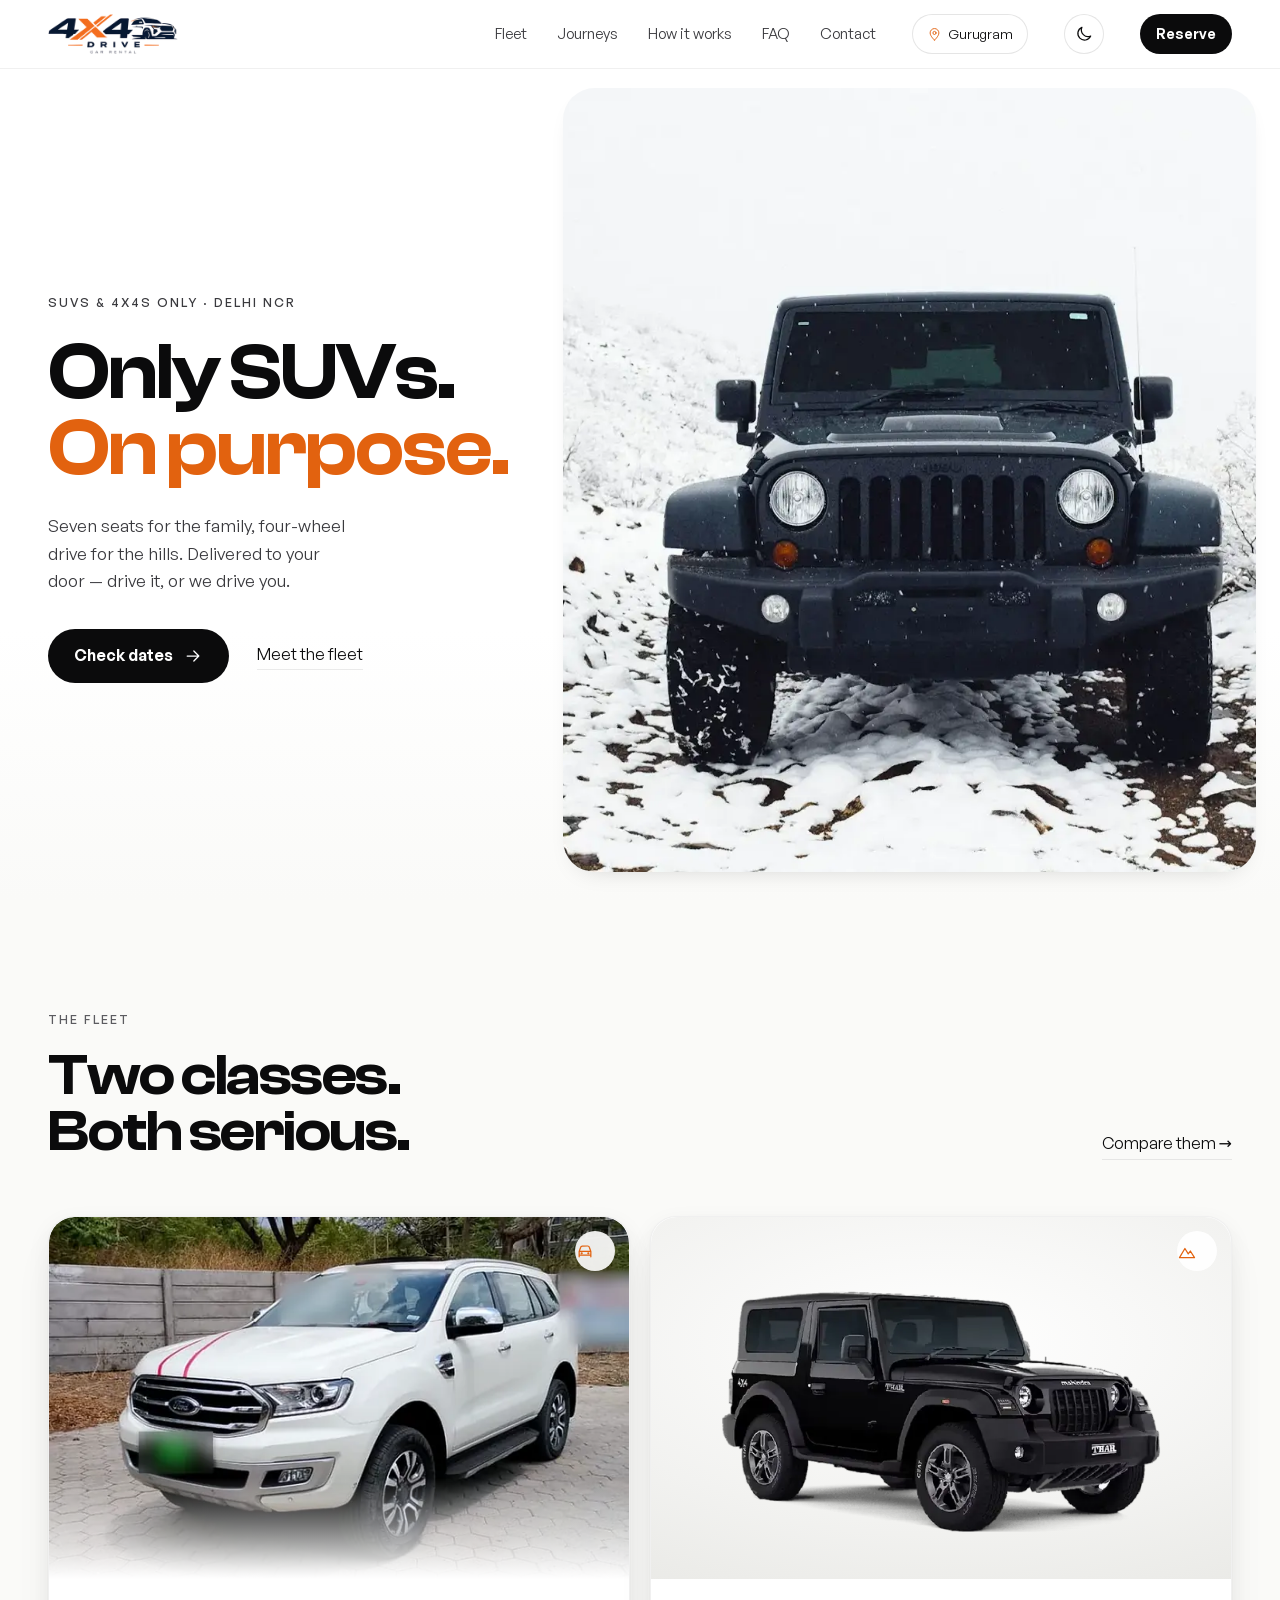
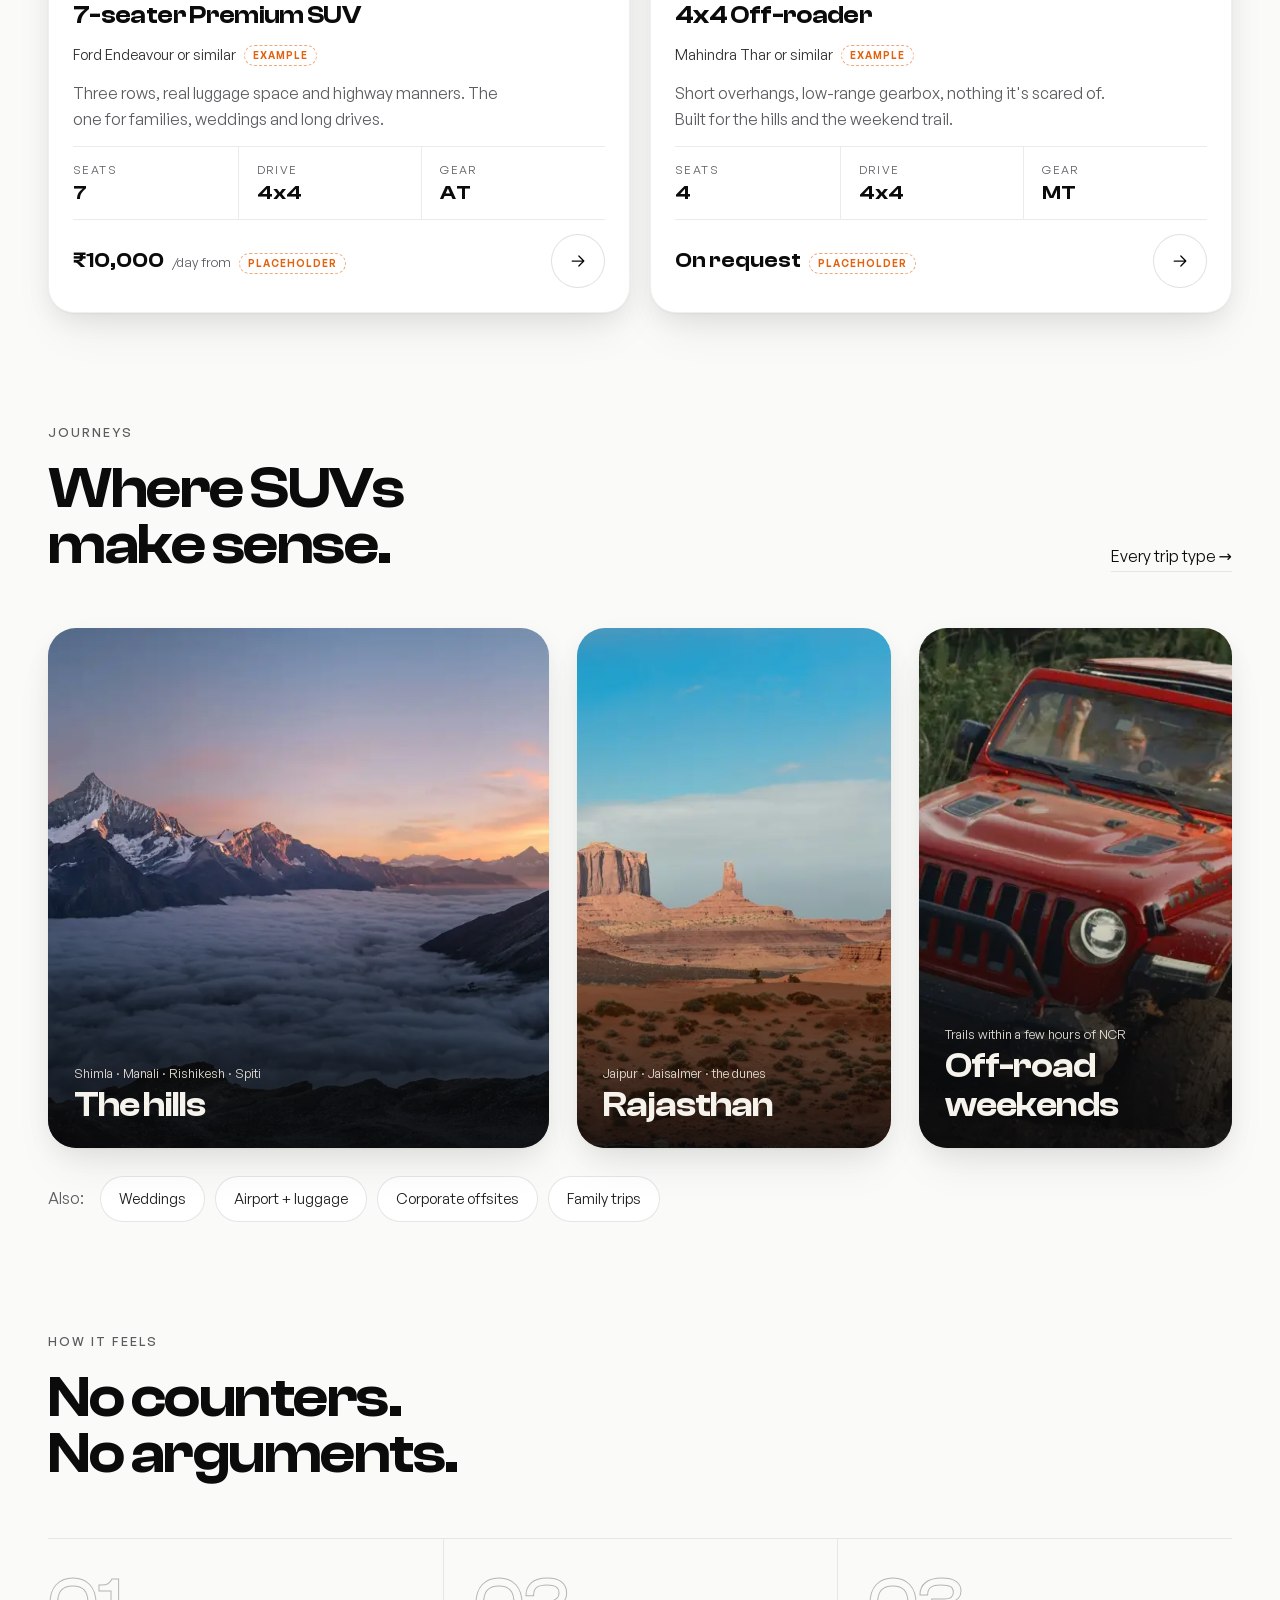
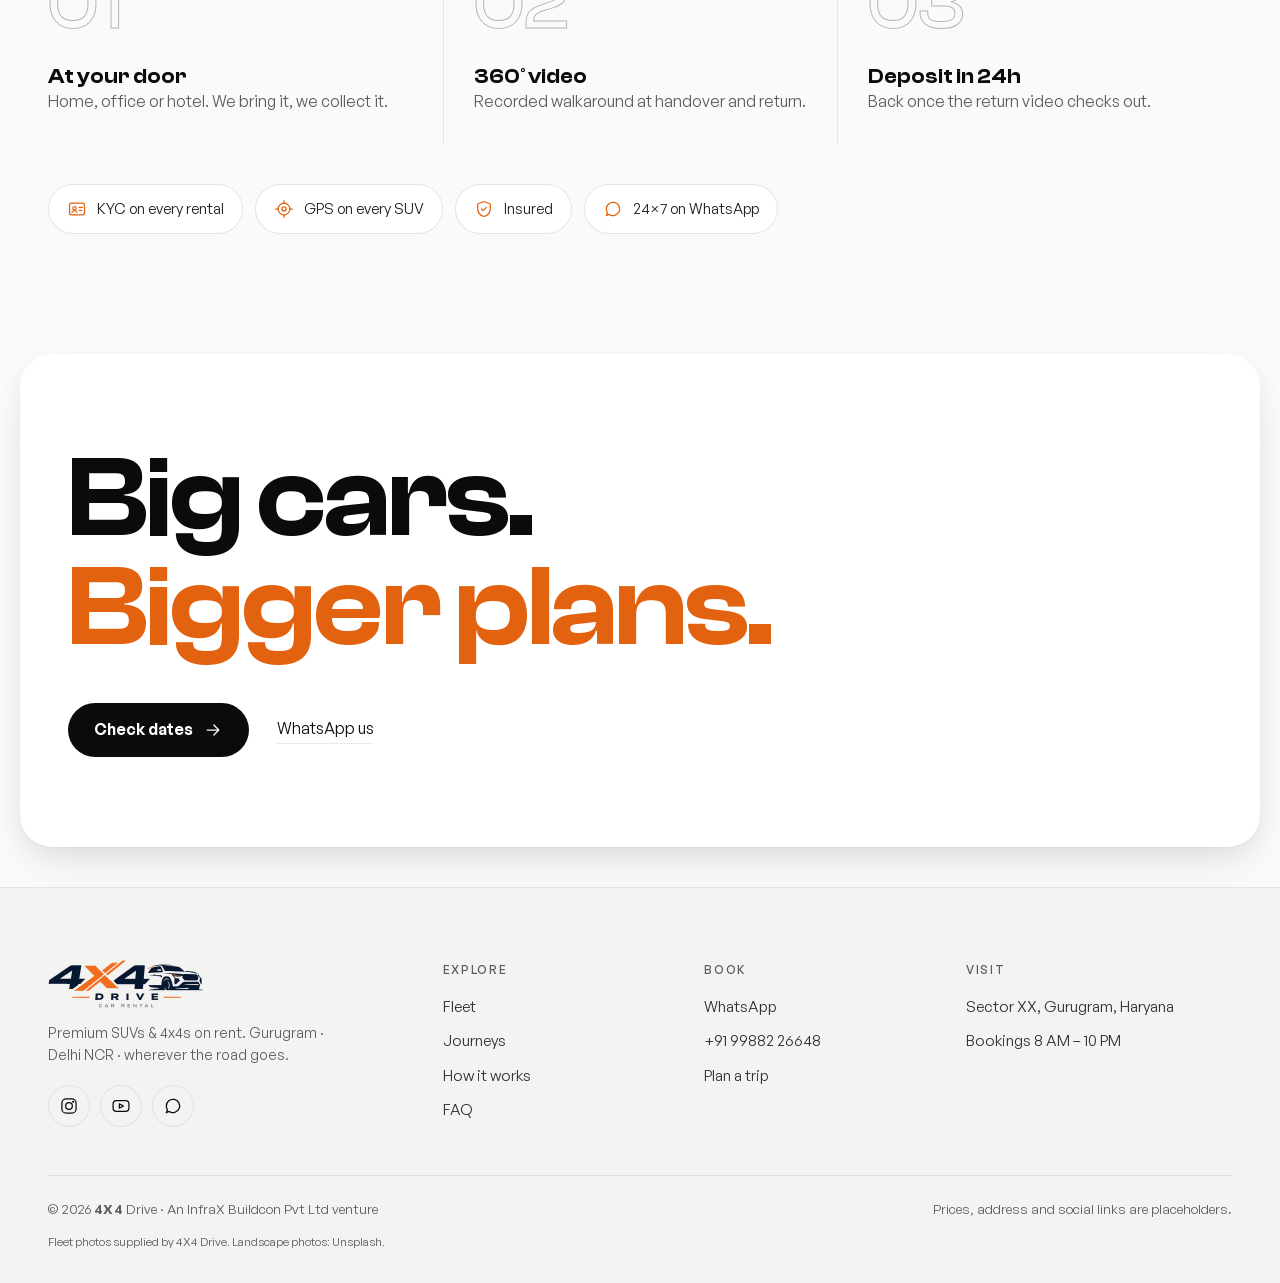
==== commit 89069410: "Restore original home fleet section" ====
--- a/index.html
+++ b/index.html
@@ -66,8 +66,8 @@
 <button class="btn full press" type="submit">Get a quote on WhatsApp<svg><use href="#i-arrow"/></svg></button>
 <p class="note">Nothing to pay now. We confirm the car and price on chat.</p></form>
 </section>
-<section class="sec" id="our-fleet"><div class="sec-head split"><div><p class="kicker">The fleet</p><h2 class="display md">Our fleet</h2></div><a class="link" href="fleet.html">View all cars →</a></div>
-<div class="vgrid rail" id="fleetgrid" data-limit="8"></div><div class="center-cta"><a class="btn ghost press" href="fleet.html">View all cars<svg><use href="#i-arrow"/></svg></a></div></section>
+<section class="sec"><div class="sec-head split"><div><p class="kicker">The fleet</p><h2 class="display md">Two classes.<br>Both serious.</h2></div><a class="link" href="fleet.html">Compare them →</a></div>
+<div class="grid fleet two-up" id="homefleet"></div></section>
 <section class="sec"><div class="sec-head split"><div><p class="kicker">Journeys</p><h2 class="display md">Where SUVs<br>make sense.</h2></div><a class="link" href="journeys.html">Every trip type →</a></div><div class="rail trips">
 <a class="trip big press" href="#" data-trip="Hill trip"><img class="fade" src="img/hills.webp" alt="Snow peaks above clouds" loading="lazy" width="1000" height="667"><div><span>Shimla · Manali · Rishikesh · Spiti</span><h3 class="display sm">The hills</h3></div></a>
 <a class="trip press" href="#" data-trip="Rajasthan trip"><img class="fade" src="img/desert.webp" alt="Open desert road" loading="lazy" width="1000" height="667"><div><span>Jaipur · Jaisalmer · the dunes</span><h3 class="display sm">Rajasthan</h3></div></a>
@@ -105,4 +105,4 @@
 <button data-open-book class="press book"><svg><use href="#i-cal"/></svg>Book</button>
 <button data-open-more class="press"><svg><use href="#i-more"/></svg>More</button></nav>
 <div class="scrim" data-close></div>
-<script src="js/config.js?v=977fcbb7"></script><script src="js/app.js?v=fa8a953c" defer></script></body></html>+<script src="js/config.js?v=977fcbb7"></script><script src="js/app.js?v=5dc7d6b6" defer></script></body></html>
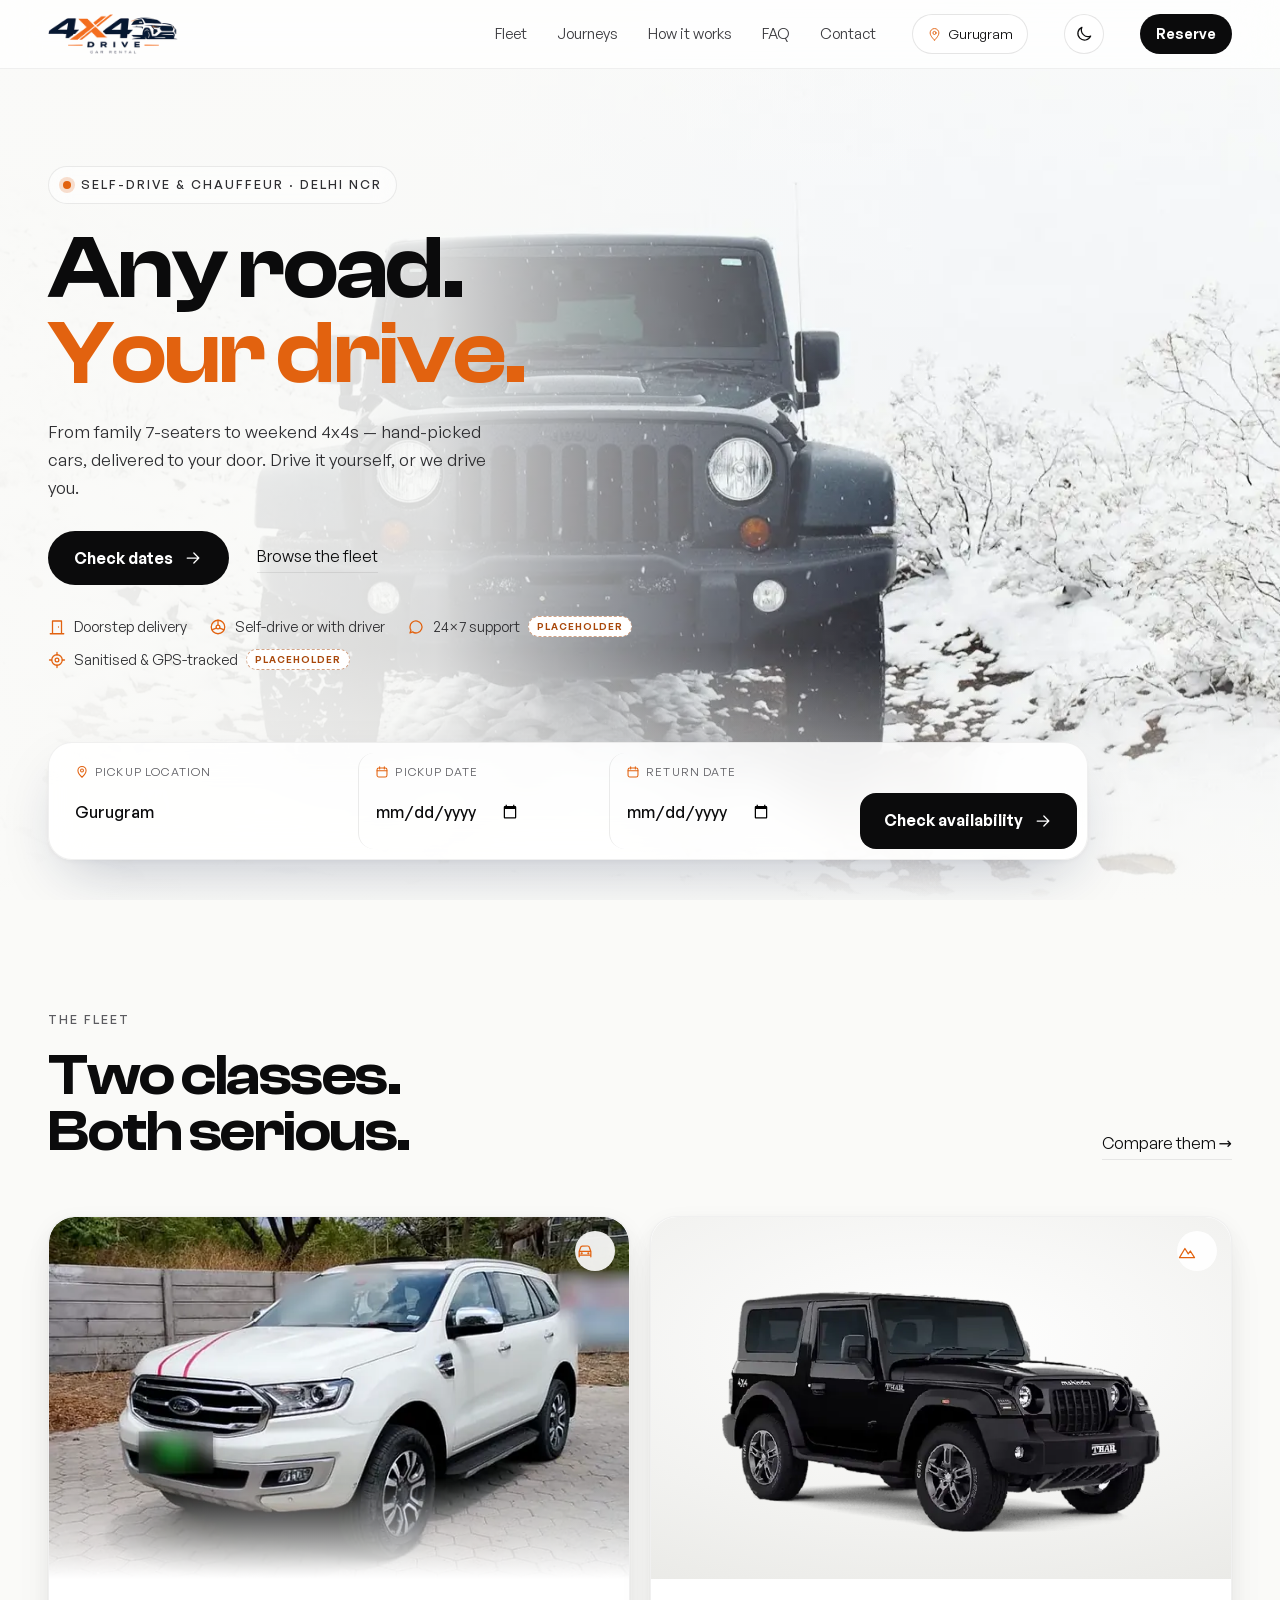
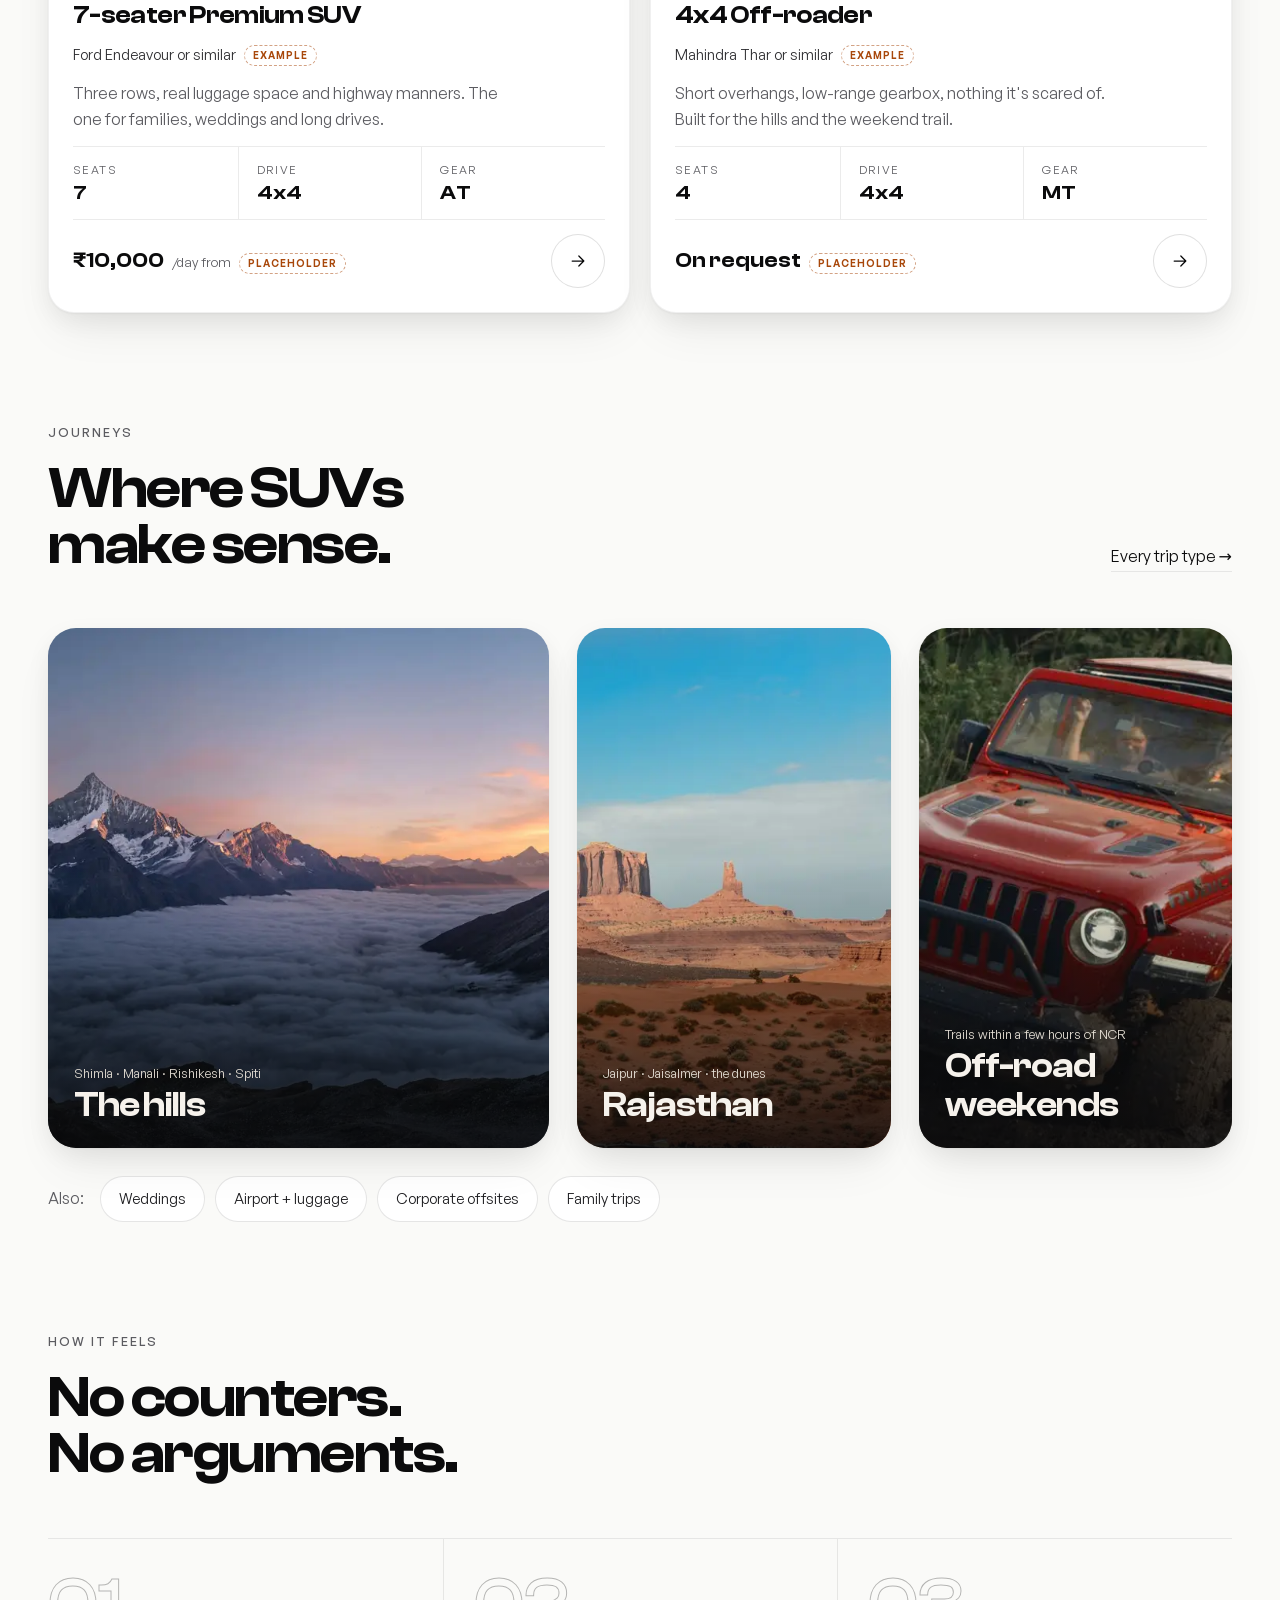
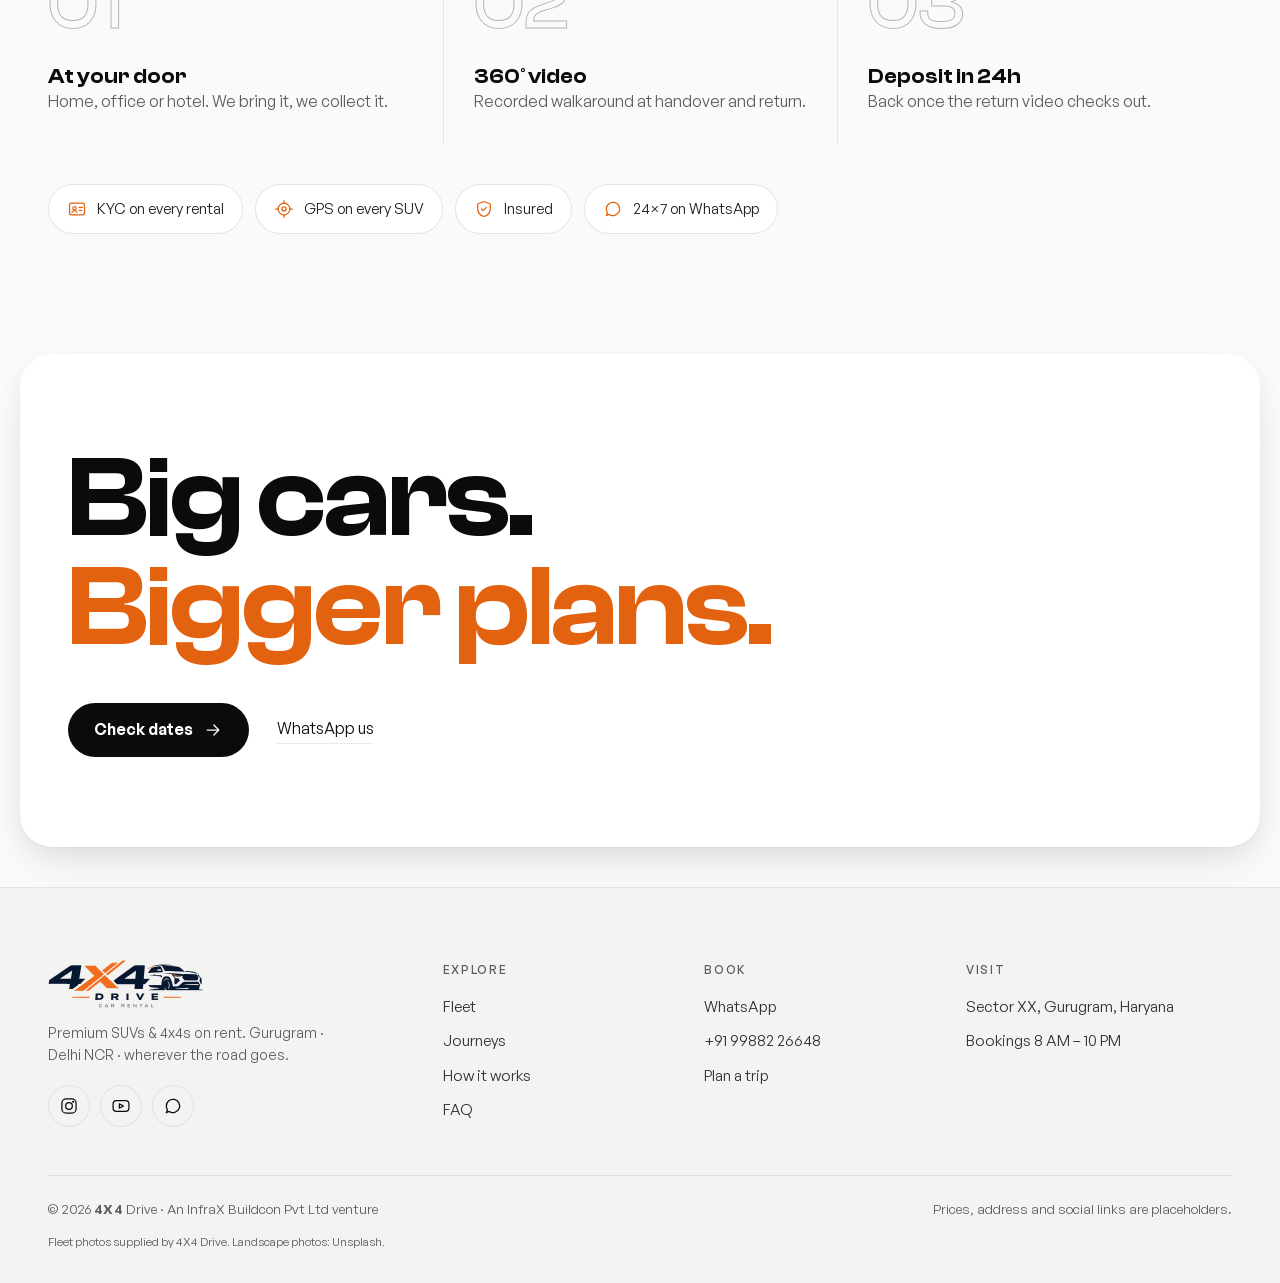
==== commit d22591a1: "New light hero" ====
--- a/index.html
+++ b/index.html
@@ -1,12 +1,12 @@
 <!doctype html><html lang="en" data-theme="light"><head><meta charset="utf-8">
 <meta name="viewport" content="width=device-width,initial-scale=1,viewport-fit=cover">
-<title>4X4 Drive — Premium SUV & 4x4 rental, Gurugram</title><meta name="description" content="Premium SUVs and 4x4s on rent in Gurugram & Delhi NCR — 7-seater SUVs and off-roaders, self-drive or with a driver, delivered to your door.">
+<title>4X4 Drive — Car rental in Gurugram & Delhi NCR</title><meta name="description" content="Self-drive and chauffeur car rental in Gurugram & Delhi NCR — SUVs, 7-seaters and 4x4s delivered to your door.">
 <meta name="theme-color" content="#FAFAF8">
 <script>(function(){try{var t=localStorage.getItem("theme");if(t!=="dark")t="light";document.documentElement.dataset.theme=t;document.querySelector('meta[name=theme-color]').content=t==="light"?"#FAFAF8":"#0A0B0D"}catch(e){}if(!("onpagereveal" in window))document.documentElement.classList.add("nvt")})()</script>
 <link rel="manifest" href="manifest.webmanifest"><link rel="icon" type="image/png" sizes="32x32" href="img/icon-32.png?v=26cb3f08"><link rel="apple-touch-icon" href="img/icon-180.png?v=26cb3f08">
 <meta name="apple-mobile-web-app-capable" content="yes"><meta name="mobile-web-app-capable" content="yes"><meta name="apple-mobile-web-app-status-bar-style" content="black-translucent"><meta name="apple-mobile-web-app-title" content="4X4 Drive">
-<link rel="preload" href="fonts/ClashDisplay-600.woff2" as="font" type="font/woff2" crossorigin><link rel="preload" href="fonts/GeneralSans-400.woff2" as="font" type="font/woff2" crossorigin>
-<link rel="stylesheet" href="css/style.css?v=25308911"></head><body data-page="index.html">
+<link rel="preload" as="image" href="img/hero-light-900.webp" imagesrcset="img/hero-light-900.webp 900w, img/hero-light.webp 1800w" imagesizes="100vw" fetchpriority="high"><link rel="preload" href="fonts/ClashDisplay-600.woff2" as="font" type="font/woff2" crossorigin><link rel="preload" href="fonts/GeneralSans-400.woff2" as="font" type="font/woff2" crossorigin>
+<link rel="stylesheet" href="css/style.css?v=7f19274f"></head><body data-page="index.html">
 <svg width="0" height="0" style="position:absolute" aria-hidden="true">
 <symbol id="i-home" viewBox="0 0 24 24"><path d="M3 10.5 12 3l9 7.5V21h-6v-6H9v6H3z"/></symbol>
 <symbol id="i-car" viewBox="0 0 24 24"><path d="M5 17h14v-4.5l-1.8-5A2 2 0 0 0 15.3 6H8.7a2 2 0 0 0-1.9 1.5L5 12.5zM5 12.5h14M5 17v2M19 17v2"/><circle cx="8" cy="14.8" r=".6"/><circle cx="16" cy="14.8" r=".6"/></symbol>
@@ -46,25 +46,21 @@
 <button class="tbtn press" data-theme-toggle aria-label="Toggle light/dark theme"><svg class="sun"><use href="#i-sun"/></svg><svg class="moon"><use href="#i-moon"/></svg></button>
 <button class="btn sm desk press" data-open-book>Reserve</button></header>
 <main id="main">
-<section class="hero">
-<img class="hero-img img-dark" src="img/hero-dark.webp" srcset="img/hero-dark-900.webp 900w, img/hero-dark.webp 1800w" sizes="100vw" alt="Red 4x4 SUV climbing a muddy trail" loading="lazy" fetchpriority="low" width="1800" height="1012">
-<img class="hero-img img-light" src="img/hero-light.webp" srcset="img/hero-light-900.webp 900w, img/hero-light.webp 1800w" sizes="100vw" alt="Black 4x4 SUV on a snowy hillside" fetchpriority="high" width="1800" height="1012">
-<div class="hero-shade"></div>
-<div class="hero-in">
-<p class="kicker">SUVs & 4x4s only · Delhi NCR</p>
-<h1 class="display">Only SUVs.<br><em>On purpose.</em></h1>
-<p class="sub">Seven seats for the family, four-wheel drive for the hills. Delivered to your door — drive it, or we drive you.</p>
-<div class="hero-cta"><button class="btn press" data-open-book>Check dates<svg><use href="#i-arrow"/></svg></button><a class="link" href="fleet.html">Meet the fleet</a></div>
+<section class="hx">
+<div class="hx-media"><img class="hx-img img-light" src="img/hero-light-900.webp" srcset="img/hero-light-900.webp 900w, img/hero-light.webp 1800w" sizes="100vw" alt="Black 4x4 on a snowy hillside" fetchpriority="high" decoding="async" width="1800" height="1012"><img class="hx-img img-dark" src="img/hero-dark-900.webp" srcset="img/hero-dark-900.webp 900w, img/hero-dark.webp 1800w" sizes="100vw" alt="Red 4x4 climbing a muddy trail" loading="lazy" decoding="async" width="1800" height="1012"><div class="hx-scrim"></div></div>
+<div class="hx-in">
+<p class="kicker hx-kick"><span class="dot"></span>Self-drive & chauffeur · Delhi NCR</p>
+<h1 class="display hx-h">Any road.<br><em>Your drive.</em></h1>
+<p class="sub hx-sub">From family 7-seaters to weekend 4x4s — hand-picked cars, delivered to your door. Drive it yourself, or we drive you.</p>
+<div class="hero-cta"><button class="btn press" data-open-book>Check dates<svg><use href="#i-arrow"/></svg></button><a class="link" href="fleet.html">Browse the fleet</a></div>
+<ul class="hx-trust"><li><svg><use href="#i-door"/></svg>Doorstep delivery</li><li><svg><use href="#i-wheel"/></svg>Self-drive or with driver</li><li><svg><use href="#i-chat"/></svg>24×7 support <span class="ph">Placeholder</span></li><li><svg><use href="#i-gps"/></svg>Sanitised & GPS-tracked <span class="ph">Placeholder</span></li></ul>
 </div>
-<form id="book" class="bookform inline hero-form" aria-label="Reserve a car">
-<div class="sheet-head"><h2>Reserve</h2></div>
-<div class="seg" role="radiogroup" aria-label="Drive type"><label><input type="radio" name="mode" value="Self-drive" checked><span>Self-drive</span></label><label><input type="radio" name="mode" value="With driver"><span>With driver</span></label></div>
-<div class="f"><span>Car type</span><div class="typepick" role="radiogroup" aria-label="Car type"></div></div>
-<div class="two"><label class="f"><span>Pickup</span><input type="date" name="from" required></label><label class="f"><span>Time</span><input type="time" name="fromT" value="10:00"></label></div>
-<div class="two"><label class="f"><span>Return</span><input type="date" name="to" required></label><label class="f"><span>Time</span><input type="time" name="toT" value="10:00"></label></div>
-<label class="f"><span>City</span><select name="city"><option>Gurugram</option><option>Delhi</option><option>Noida</option><option>Faridabad</option><option>Outstation trip</option></select></label>
-<button class="btn full press" type="submit">Get a quote on WhatsApp<svg><use href="#i-arrow"/></svg></button>
-<p class="note">Nothing to pay now. We confirm the car and price on chat.</p></form>
+<form class="hx-quick" id="quick" aria-label="Quick availability check">
+<label class="qf"><span><svg><use href="#i-pin"/></svg>Pickup location</span><select name="city"><option>Gurugram</option><option>Delhi</option><option>Noida</option><option>Faridabad</option><option>IGI Airport</option></select></label>
+<label class="qf"><span><svg><use href="#i-cal"/></svg>Pickup date</span><input type="date" name="from" required></label>
+<label class="qf"><span><svg><use href="#i-cal"/></svg>Return date</span><input type="date" name="to" required></label>
+<button class="btn press qbtn" type="submit">Check availability<svg><use href="#i-arrow"/></svg></button>
+</form>
 </section>
 <section class="sec"><div class="sec-head split"><div><p class="kicker">The fleet</p><h2 class="display md">Two classes.<br>Both serious.</h2></div><a class="link" href="fleet.html">Compare them →</a></div>
 <div class="grid fleet two-up" id="homefleet"></div></section>
@@ -105,4 +101,4 @@
 <button data-open-book class="press book"><svg><use href="#i-cal"/></svg>Book</button>
 <button data-open-more class="press"><svg><use href="#i-more"/></svg>More</button></nav>
 <div class="scrim" data-close></div>
-<script src="js/config.js?v=977fcbb7"></script><script src="js/app.js?v=5dc7d6b6" defer></script></body></html>+<script src="js/config.js?v=977fcbb7"></script><script src="js/app.js?v=531b624f" defer></script></body></html>
--- a/css/style.css
+++ b/css/style.css
@@ -512,3 +512,41 @@
 [data-theme=light] .hero{background:linear-gradient(180deg,#fff 0%,#fff 70%,var(--bg) 100%)}
 [data-theme=light] .hero-img.img-light{box-shadow:0 10px 26px -16px rgba(0,0,0,.22)}
 [data-theme=light] .hero{overflow:clip;overflow-clip-margin:120px}
+/* ===== hero v2 ===== */
+.hx{position:relative;isolation:isolate;min-height:min(100svh,920px);display:grid;grid-template-rows:1fr auto;padding:132px 48px 40px;gap:36px;overflow:clip}
+.hx-media{position:absolute;inset:0;z-index:-1}
+.hx-img{position:absolute;inset:0;width:100%;height:100%;object-fit:cover;object-position:72% 55%}
+.hx-scrim{position:absolute;inset:0;background:linear-gradient(90deg,rgba(10,11,13,.92) 0%,rgba(10,11,13,.72) 36%,rgba(10,11,13,.15) 66%,rgba(10,11,13,0) 80%),linear-gradient(0deg,var(--bg) 0%,rgba(var(--bgrgb),0) 26%),linear-gradient(180deg,rgba(10,11,13,.55),rgba(10,11,13,0) 22%)}
+[data-theme=light] .hx-scrim{background:linear-gradient(90deg,rgba(250,250,248,.97) 0%,rgba(250,250,248,.86) 34%,rgba(250,250,248,.25) 60%,rgba(250,250,248,0) 76%),linear-gradient(0deg,var(--bg) 0%,rgba(250,250,248,0) 28%),linear-gradient(180deg,rgba(250,250,248,.7),rgba(250,250,248,0) 20%)}
+.hx-in{align-self:center;max-width:640px}
+.hx-kick{display:inline-flex;align-items:center;gap:10px;padding:8px 14px;border-radius:999px;background:rgba(var(--glassrgb),.55);border:1px solid rgba(var(--fgrgb),.08);-webkit-backdrop-filter:blur(10px);backdrop-filter:blur(10px);color:var(--tx2)}
+.hx-kick .dot{width:8px;height:8px;border-radius:50%;background:var(--ac);box-shadow:0 0 0 4px rgba(var(--acrgb),.2)}
+.hx-h{font-size:clamp(3.2rem,7vw,7rem);margin:22px 0 22px;line-height:.95}
+.hx-sub{max-width:44ch;color:var(--tx2)}
+.hx-trust{list-style:none;display:flex;flex-wrap:wrap;gap:10px 22px;padding:0;margin:30px 0 0;font-size:.9rem;color:var(--tx2)}
+.hx-trust li{display:inline-flex;align-items:center;gap:8px}.hx-trust svg{width:18px;height:18px;fill:none;stroke:var(--ac);stroke-width:1.7;stroke-linecap:round;stroke-linejoin:round}.hx-trust .ph{font-size:.6rem}
+.hx-quick{display:grid;grid-template-columns:1.2fr 1fr 1fr auto;gap:8px;align-items:end;width:100%;max-width:1040px;padding:10px;border-radius:24px;background:rgba(var(--glassrgb),.72);-webkit-backdrop-filter:blur(18px) saturate(150%);backdrop-filter:blur(18px) saturate(150%);border:1px solid rgba(var(--fgrgb),.08);box-shadow:0 20px 50px -20px rgba(0,0,0,.35)}
+[data-theme=light] .hx-quick{background:rgba(255,255,255,.88);border-color:rgba(0,0,0,.06);box-shadow:0 2px 4px rgba(0,0,0,.03),0 24px 60px -18px rgba(16,32,72,.25)}
+.qf{display:flex;flex-direction:column;gap:4px;padding:10px 16px;border-radius:16px;min-width:0}
+.qf:hover{background:rgba(var(--fgrgb),.04)}
+.qf span{display:inline-flex;align-items:center;gap:6px;font-size:.72rem;letter-spacing:.1em;text-transform:uppercase;color:var(--mut)}.qf span svg{width:14px;height:14px;fill:none;stroke:var(--ac);stroke-width:1.8}
+.qf select,.qf input{font:500 1rem var(--body,inherit);color:var(--tx);background:transparent;border:0;padding:2px 0;min-height:28px;width:100%;outline:none;color-scheme:inherit}
+.qf+.qf{border-left:1px solid rgba(var(--fgrgb),.08)}
+.qbtn{height:56px;border-radius:16px;padding:0 24px;white-space:nowrap}
+.hx .hero-cta{margin-top:30px}
+@media(max-width:1100px) and (min-width:768px){.hx{padding:120px 32px 32px}.hx-quick{grid-template-columns:1fr 1fr}.qf+.qf{border-left:0}.qbtn{grid-column:1/-1}}
+@media(max-width:767px){
+ .hx{min-height:0;padding:0 20px 28px;gap:22px;grid-template-rows:auto auto auto}
+ .hx-media{position:relative;inset:auto;height:42svh;margin:0 -20px;z-index:0}
+ .hx-img{object-position:62% 55%}
+ .hx-scrim,[data-theme=light] .hx-scrim{background:linear-gradient(0deg,var(--bg) 0%,rgba(var(--bgrgb),0) 45%),linear-gradient(180deg,rgba(var(--bgrgb),.75),rgba(var(--bgrgb),0) 30%)}
+ .hx-in{margin-top:-64px;position:relative}
+ .hx-h{font-size:3.1rem;margin:16px 0 14px}.hx-kick{font-size:.66rem;padding:6px 11px}
+ .hx .hero-cta .btn{flex:1}
+ .hx-trust{display:grid;grid-template-columns:1fr 1fr;gap:10px 12px;font-size:.8rem;margin-top:22px}
+ .hx-quick{grid-template-columns:1fr 1fr;border-radius:22px;padding:8px}.hx-quick .qf:first-child{grid-column:1/-1}.qf{padding:9px 12px}.qf+.qf{border-left:0}.qbtn{grid-column:1/-1;height:52px;justify-content:center}
+}
+
+@media(max-width:767px){.hx-kick{white-space:normal;max-width:100%;line-height:1.4}.hx .hero-cta{gap:16px}.hx .hero-cta .btn{min-width:0}.hx .hero-cta .link{white-space:nowrap;font-size:.95rem}
+ .hx-trust{display:flex;flex-wrap:wrap;gap:8px}.hx-trust li{white-space:nowrap;padding:6px 10px;border-radius:999px;border:1px solid rgba(var(--fgrgb),.08);background:rgba(var(--glassrgb),.5)}}
+[data-theme=light] .ph{color:#A8470A;border-color:rgba(168,71,10,.5)}
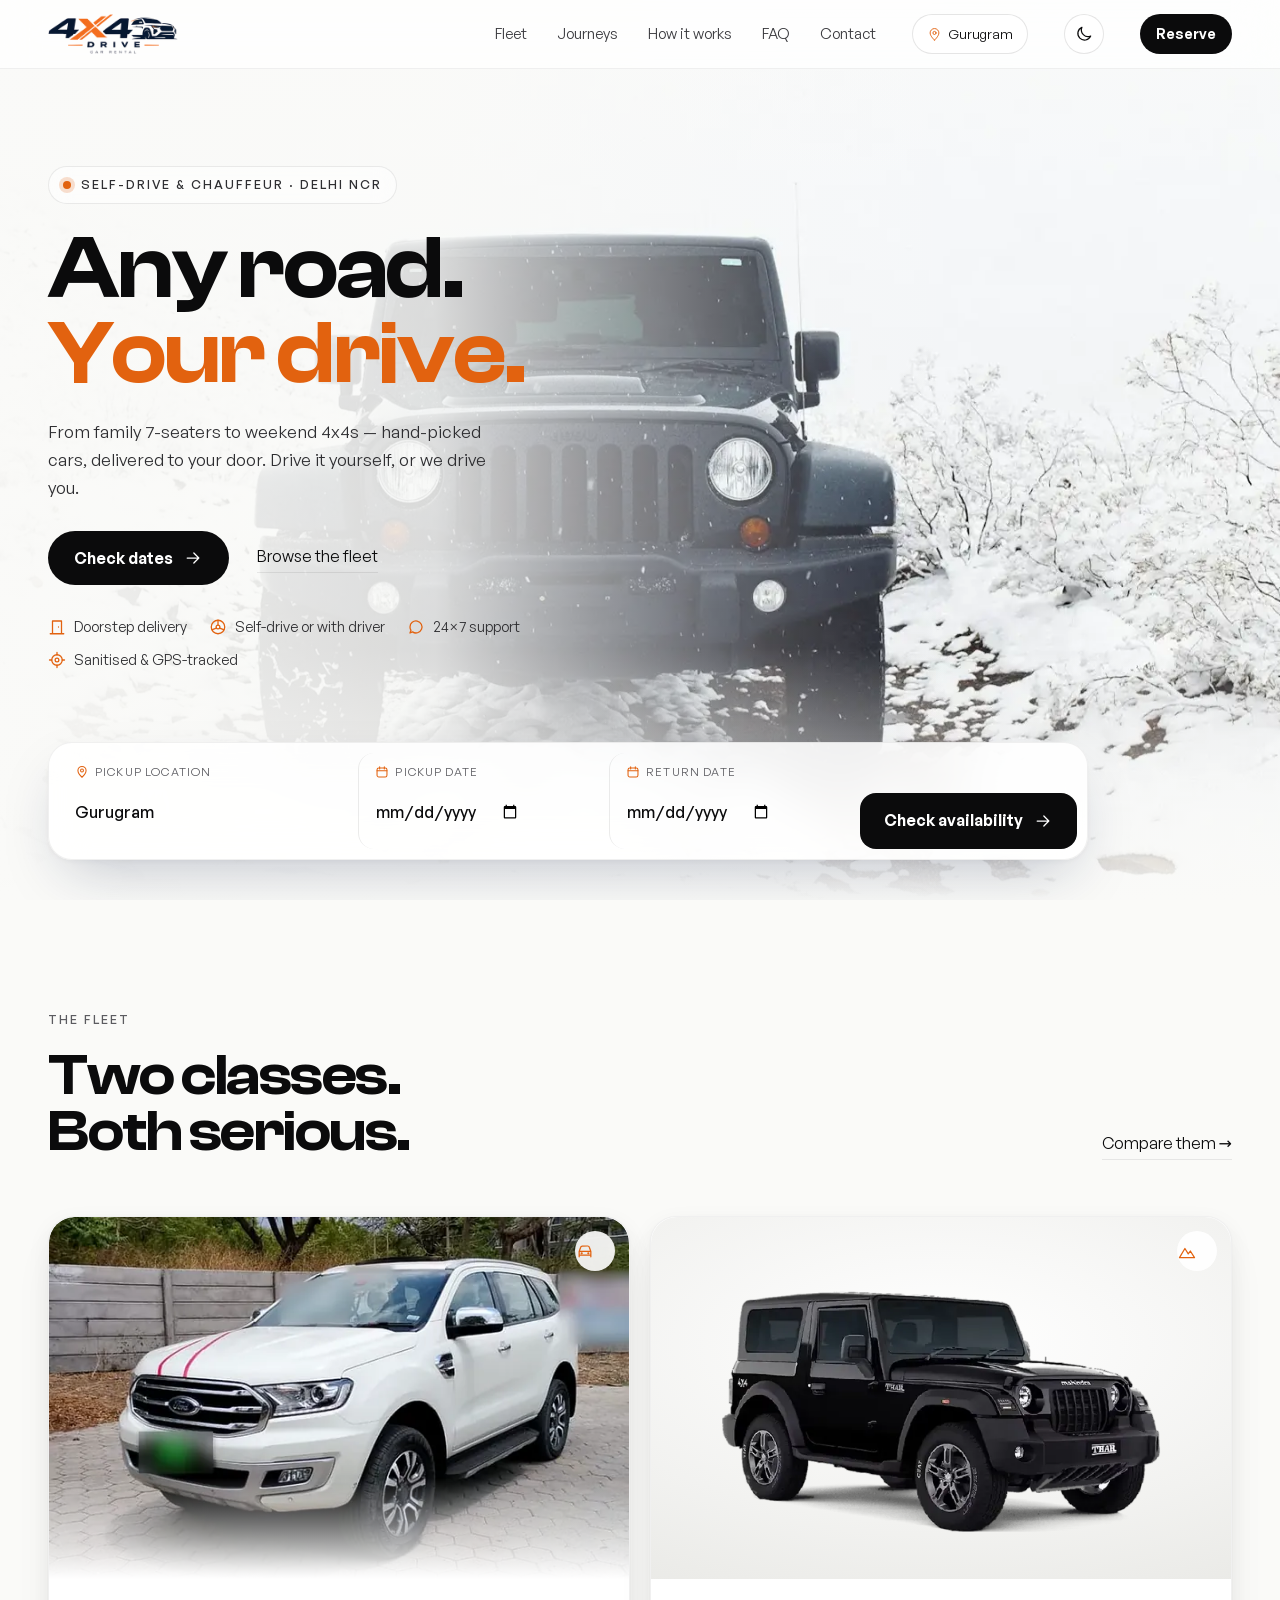
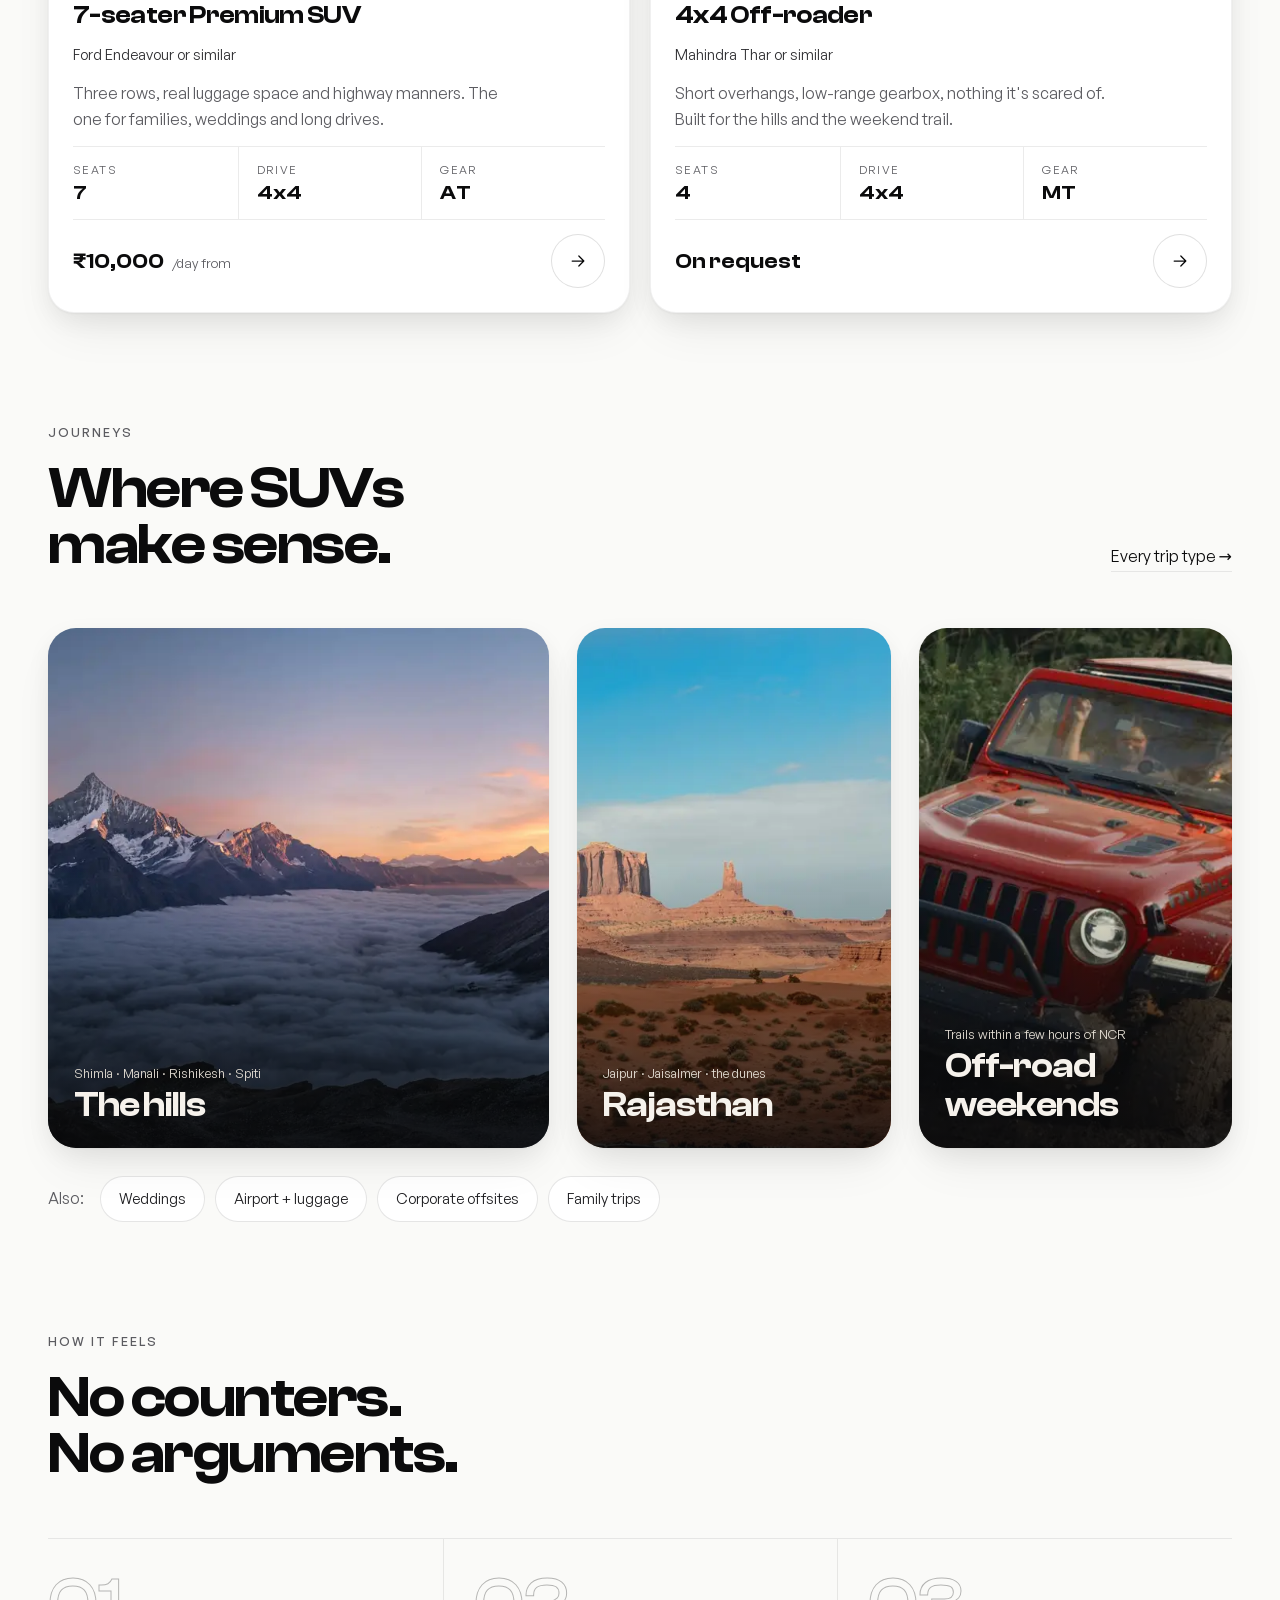
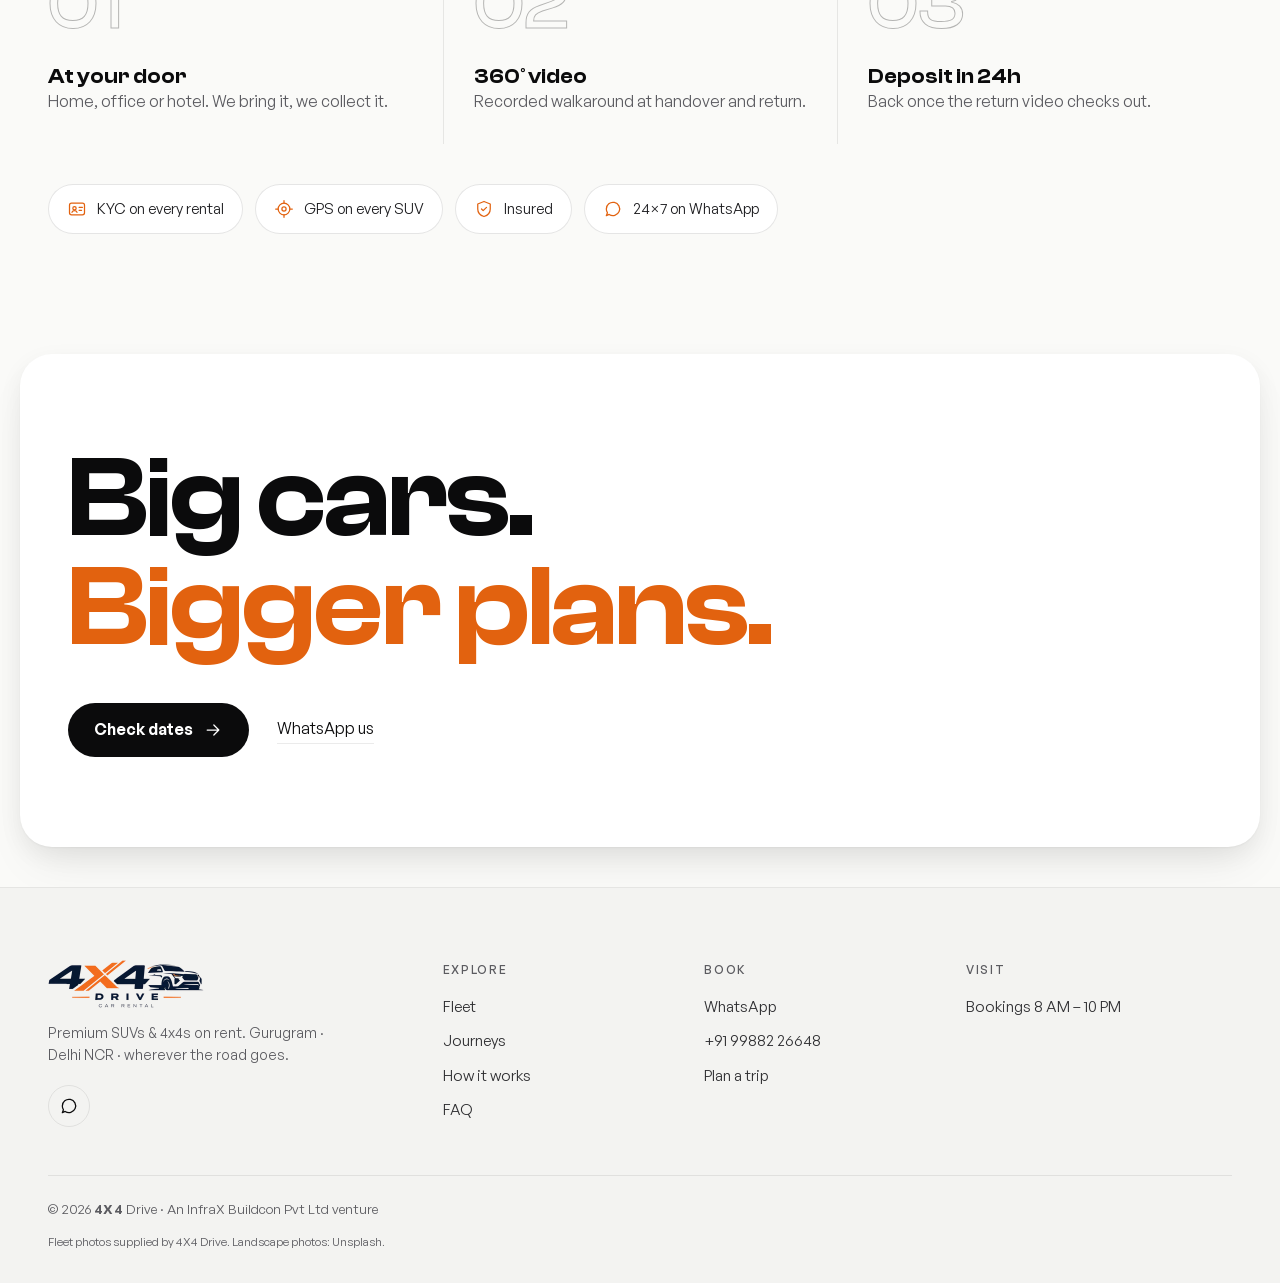
==== commit 21b4b228: "Remove placeholder tags" ====
--- a/index.html
+++ b/index.html
@@ -6,7 +6,7 @@
 <link rel="manifest" href="manifest.webmanifest"><link rel="icon" type="image/png" sizes="32x32" href="img/icon-32.png?v=26cb3f08"><link rel="apple-touch-icon" href="img/icon-180.png?v=26cb3f08">
 <meta name="apple-mobile-web-app-capable" content="yes"><meta name="mobile-web-app-capable" content="yes"><meta name="apple-mobile-web-app-status-bar-style" content="black-translucent"><meta name="apple-mobile-web-app-title" content="4X4 Drive">
 <link rel="preload" as="image" href="img/hero-light-900.webp" imagesrcset="img/hero-light-900.webp 900w, img/hero-light.webp 1800w" imagesizes="100vw" fetchpriority="high"><link rel="preload" href="fonts/ClashDisplay-600.woff2" as="font" type="font/woff2" crossorigin><link rel="preload" href="fonts/GeneralSans-400.woff2" as="font" type="font/woff2" crossorigin>
-<link rel="stylesheet" href="css/style.css?v=7f19274f"></head><body data-page="index.html">
+<link rel="stylesheet" href="css/style.css?v=48ec306e"></head><body data-page="index.html">
 <svg width="0" height="0" style="position:absolute" aria-hidden="true">
 <symbol id="i-home" viewBox="0 0 24 24"><path d="M3 10.5 12 3l9 7.5V21h-6v-6H9v6H3z"/></symbol>
 <symbol id="i-car" viewBox="0 0 24 24"><path d="M5 17h14v-4.5l-1.8-5A2 2 0 0 0 15.3 6H8.7a2 2 0 0 0-1.9 1.5L5 12.5zM5 12.5h14M5 17v2M19 17v2"/><circle cx="8" cy="14.8" r=".6"/><circle cx="16" cy="14.8" r=".6"/></symbol>
@@ -53,7 +53,7 @@
 <h1 class="display hx-h">Any road.<br><em>Your drive.</em></h1>
 <p class="sub hx-sub">From family 7-seaters to weekend 4x4s — hand-picked cars, delivered to your door. Drive it yourself, or we drive you.</p>
 <div class="hero-cta"><button class="btn press" data-open-book>Check dates<svg><use href="#i-arrow"/></svg></button><a class="link" href="fleet.html">Browse the fleet</a></div>
-<ul class="hx-trust"><li><svg><use href="#i-door"/></svg>Doorstep delivery</li><li><svg><use href="#i-wheel"/></svg>Self-drive or with driver</li><li><svg><use href="#i-chat"/></svg>24×7 support <span class="ph">Placeholder</span></li><li><svg><use href="#i-gps"/></svg>Sanitised & GPS-tracked <span class="ph">Placeholder</span></li></ul>
+<ul class="hx-trust"><li><svg><use href="#i-door"/></svg>Doorstep delivery</li><li><svg><use href="#i-wheel"/></svg>Self-drive or with driver</li><li><svg><use href="#i-chat"/></svg>24×7 support</li><li><svg><use href="#i-gps"/></svg>Sanitised & GPS-tracked</li></ul>
 </div>
 <form class="hx-quick" id="quick" aria-label="Quick availability check">
 <label class="qf"><span><svg><use href="#i-pin"/></svg>Pickup location</span><select name="city"><option>Gurugram</option><option>Delhi</option><option>Noida</option><option>Faridabad</option><option>IGI Airport</option></select></label>
@@ -75,11 +75,11 @@
 <section class="sec end"><h2 class="display xl">Big cars.<br><em>Bigger plans.</em></h2><div class="hero-cta"><button class="btn press" data-open-book>Check dates<svg><use href="#i-arrow"/></svg></button><a class="link" data-wa href="#">WhatsApp us</a></div></section></main>
 <footer class="foot"><div class="foot-grid">
 <div class="foot-brand"><div class="logo"><img class="lg-lt" src="img/logo.webp?v=730c210c" alt="4X4 Drive" width="156" height="48"><img class="lg-dk" src="img/logo-dark.webp?v=fa94fe3b" alt="4X4 Drive" width="156" height="48"></div><p>Premium SUVs & 4x4s on rent. Gurugram · Delhi NCR · wherever the road goes.</p>
-<div class="social"><a href="#" aria-label="Instagram (placeholder)"><svg><use href="#i-ig"/></svg></a><a href="#" aria-label="YouTube (placeholder)"><svg><use href="#i-yt"/></svg></a><a data-wa href="#" aria-label="WhatsApp"><svg><use href="#i-chat"/></svg></a></div></div>
+<div class="social"><a data-social="instagram" href="#" aria-label="Instagram"><svg><use href="#i-ig"/></svg></a><a data-social="youtube" href="#" aria-label="YouTube"><svg><use href="#i-yt"/></svg></a><a data-wa href="#" aria-label="WhatsApp"><svg><use href="#i-chat"/></svg></a></div></div>
 <div class="fcol"><h4>Explore</h4><a href="fleet.html">Fleet</a><a href="journeys.html">Journeys</a><a href="how-it-works.html">How it works</a><a href="faq.html">FAQ</a></div>
 <div class="fcol"><h4>Book</h4><a data-wa href="#">WhatsApp</a><a data-phone href="#"></a><a href="contact.html">Plan a trip</a></div>
-<div class="fcol"><h4>Visit</h4><p data-address></p><p data-hours></p></div></div>
-<div class="foot-bot"><p>© <span data-yr></span> <span data-brand>4X4 Drive</span> · An InfraX Buildcon Pvt Ltd venture</p><p>Prices, address and social links are placeholders.</p></div><p class="credits">Fleet photos supplied by 4X4 Drive. Landscape photos: Unsplash.</p></footer>
+<div class="fcol"><h4>Visit</h4><p data-address data-req="address"></p><p data-hours></p></div></div>
+<div class="foot-bot"><p>© <span data-yr></span> <span data-brand>4X4 Drive</span> · An InfraX Buildcon Pvt Ltd venture</p></div><p class="credits">Fleet photos supplied by 4X4 Drive. Landscape photos: Unsplash.</p></footer>
 <a class="fab press" data-wa href="#" aria-label="Chat on WhatsApp"><svg><use href="#i-chat"/></svg></a>
 <form id="sheetbook" class="bookform sheet-panel only-sheet" aria-label="Reserve a car"><div class="grab" aria-hidden="true"></div>
 <div class="sheet-head"><h2>Reserve</h2><button type="button" class="close press" aria-label="Close" data-close><svg><use href="#i-x"/></svg></button></div>
@@ -101,4 +101,4 @@
 <button data-open-book class="press book"><svg><use href="#i-cal"/></svg>Book</button>
 <button data-open-more class="press"><svg><use href="#i-more"/></svg>More</button></nav>
 <div class="scrim" data-close></div>
-<script src="js/config.js?v=977fcbb7"></script><script src="js/app.js?v=531b624f" defer></script></body></html>+<script src="js/config.js?v=2f7cb7b6"></script><script src="js/app.js?v=4a9c004c" defer></script></body></html>
--- a/css/style.css
+++ b/css/style.css
@@ -550,3 +550,4 @@
 @media(max-width:767px){.hx-kick{white-space:normal;max-width:100%;line-height:1.4}.hx .hero-cta{gap:16px}.hx .hero-cta .btn{min-width:0}.hx .hero-cta .link{white-space:nowrap;font-size:.95rem}
  .hx-trust{display:flex;flex-wrap:wrap;gap:8px}.hx-trust li{white-space:nowrap;padding:6px 10px;border-radius:999px;border:1px solid rgba(var(--fgrgb),.08);background:rgba(var(--glassrgb),.5)}}
 [data-theme=light] .ph{color:#A8470A;border-color:rgba(168,71,10,.5)}
+.cinfo2.solo{grid-template-columns:1fr}.cinfo2.solo .infocol{grid-template-columns:repeat(auto-fit,minmax(220px,1fr))}
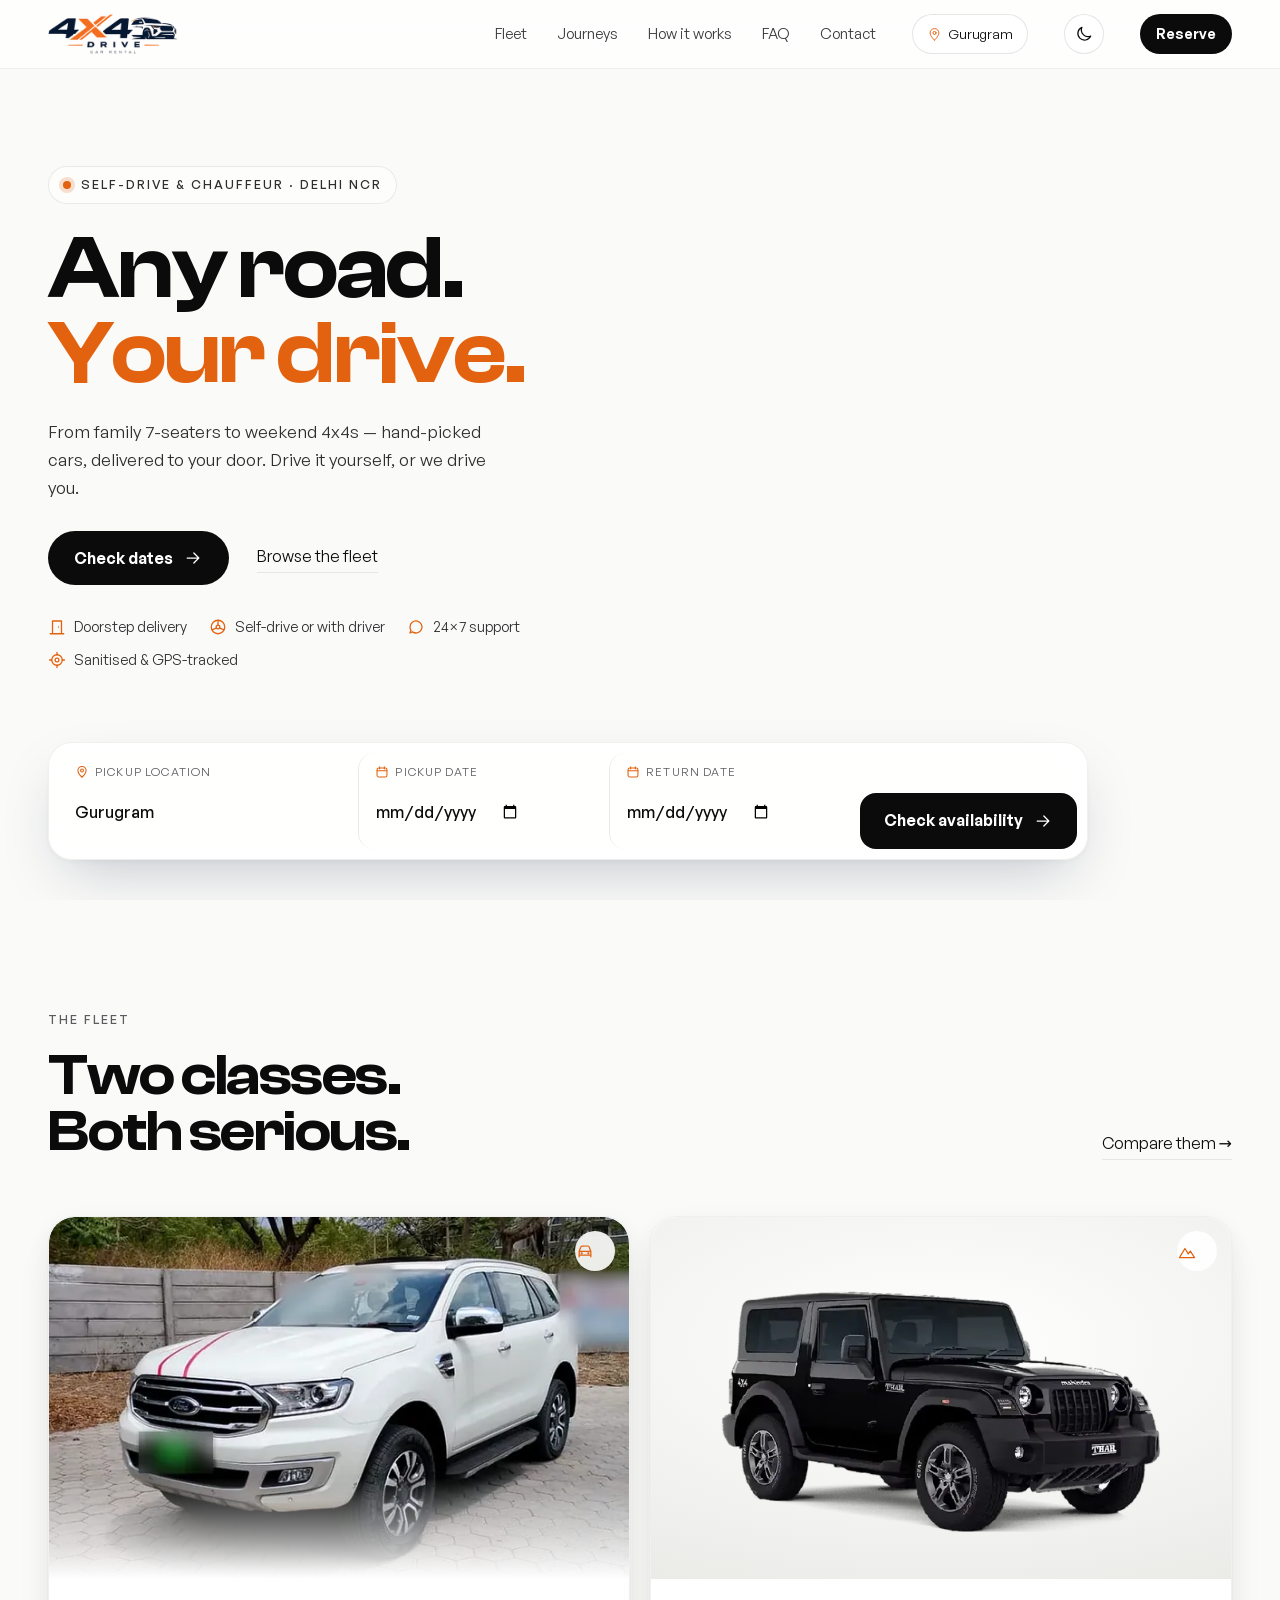
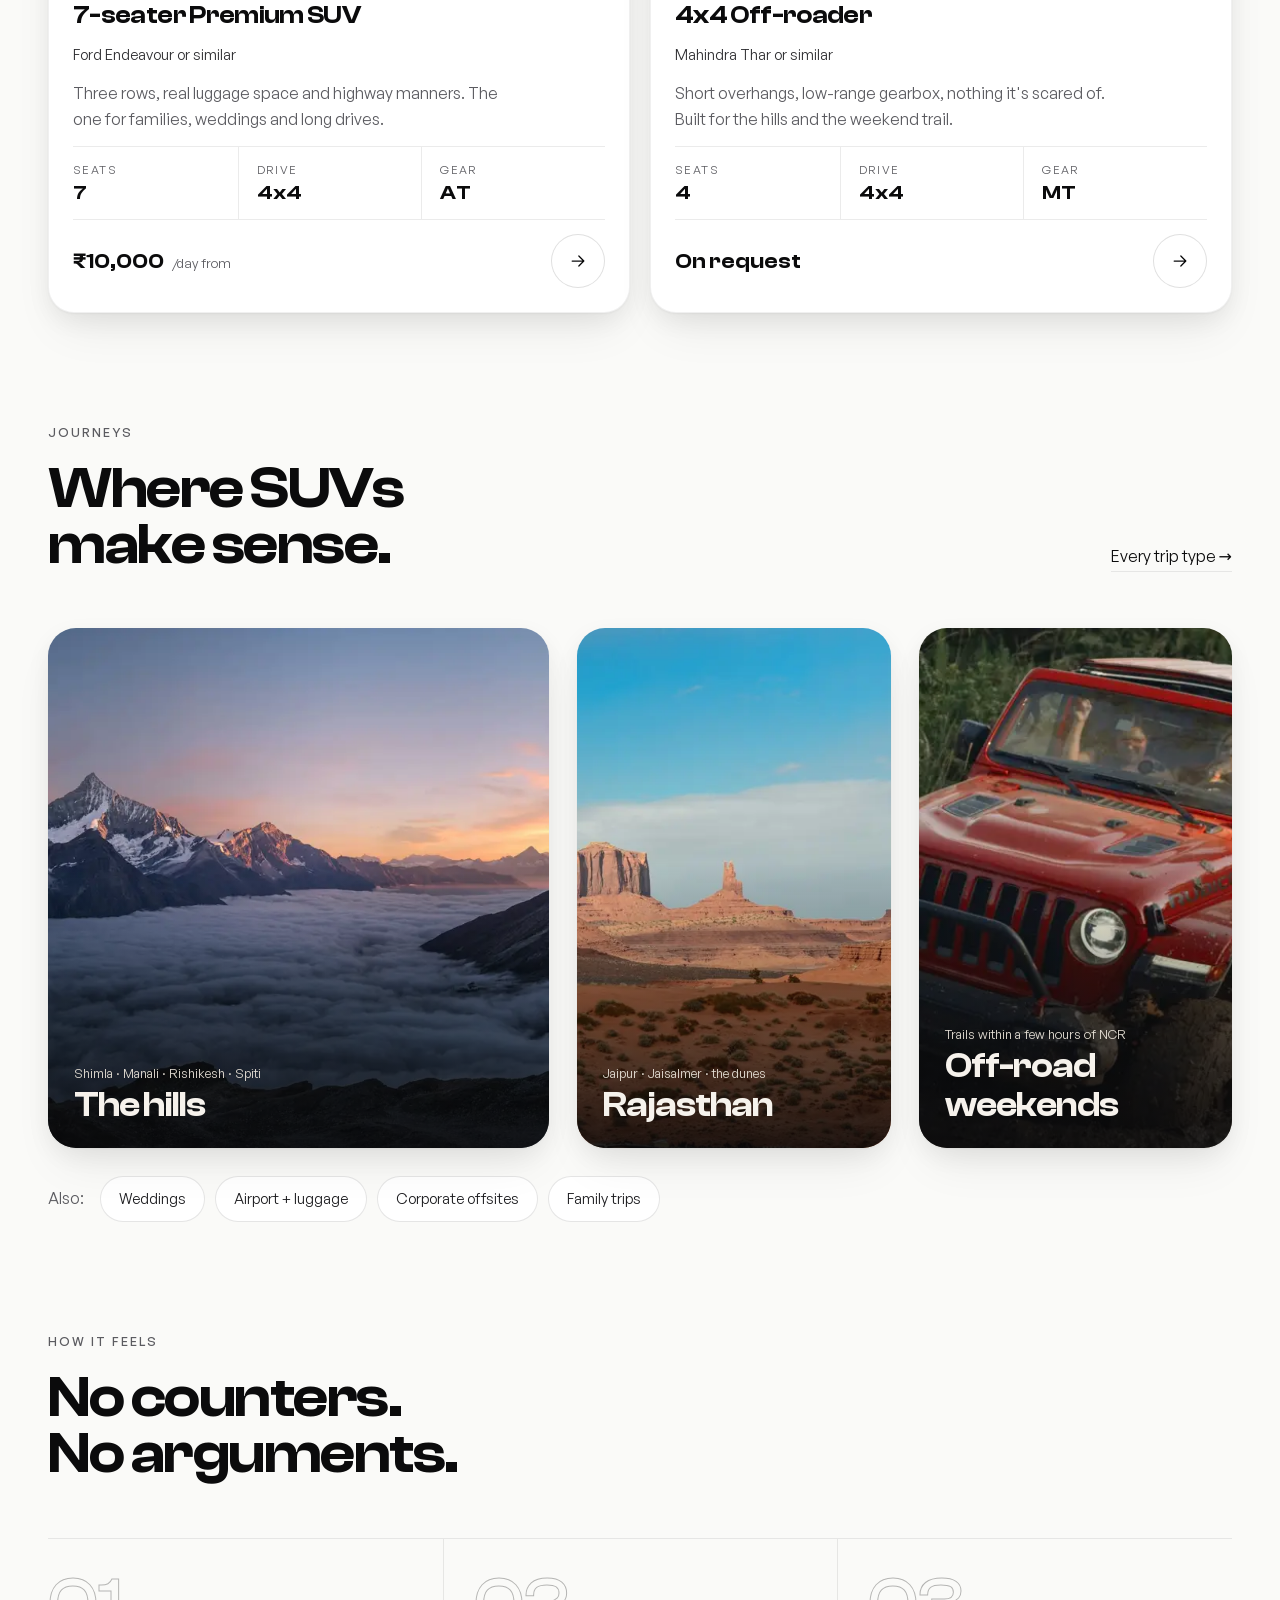
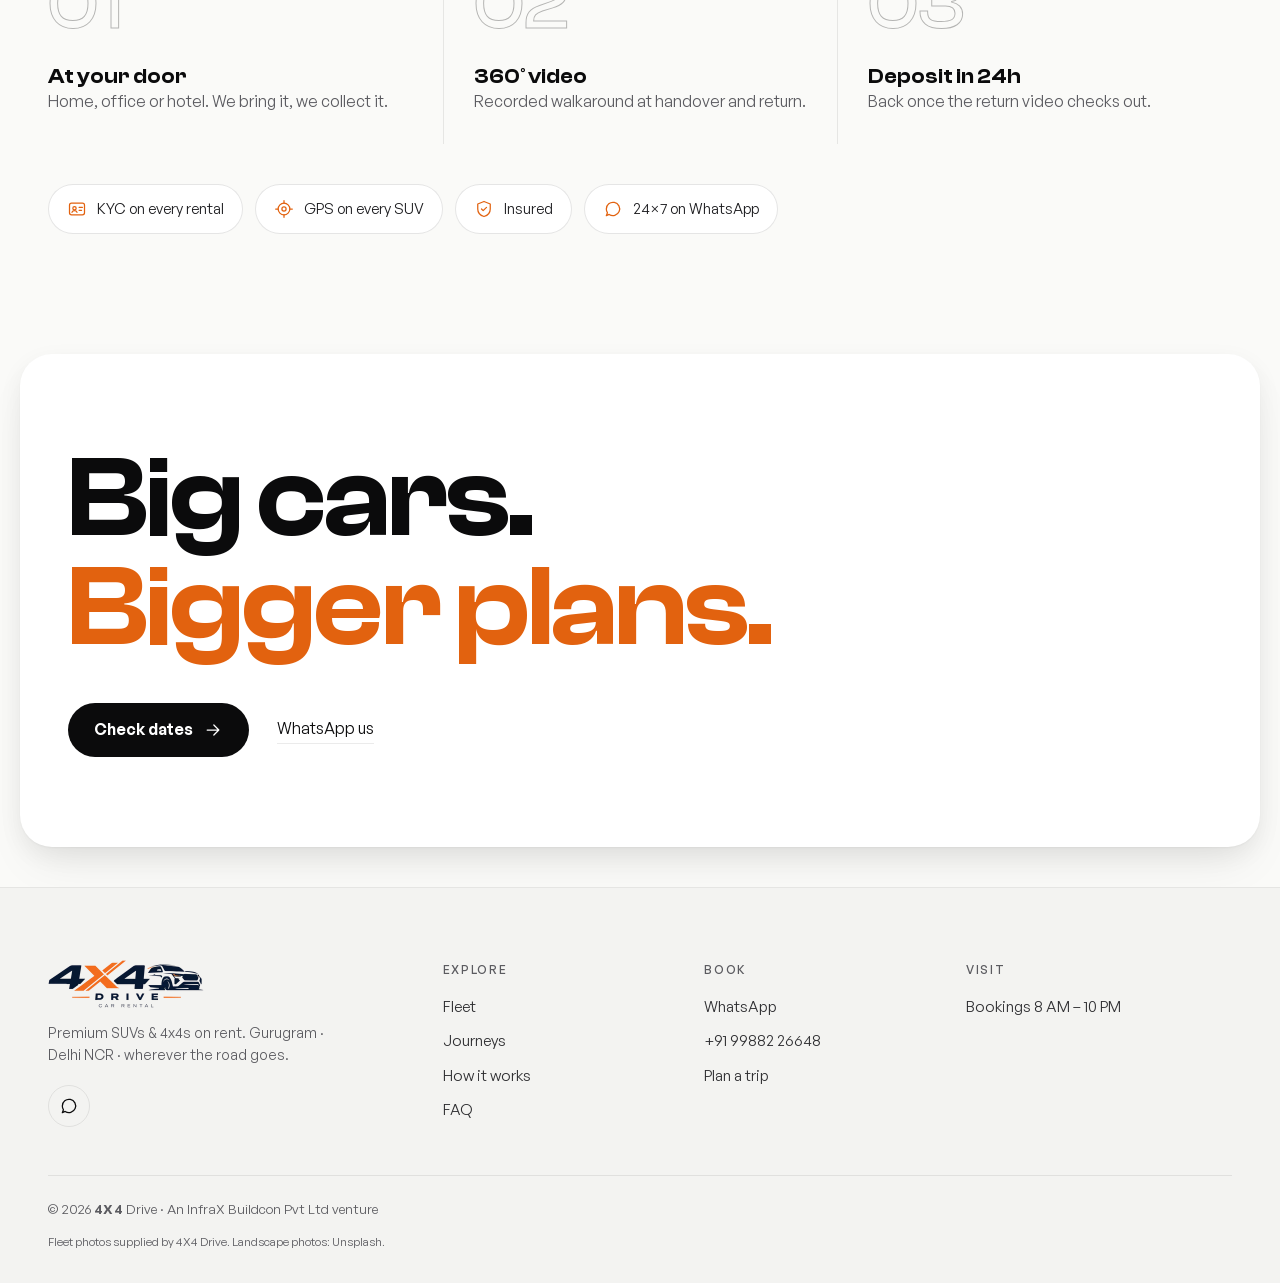
==== commit aa818231: "Extended Journeys page and new hero" ====
--- a/index.html
+++ b/index.html
@@ -5,8 +5,8 @@
 <script>(function(){try{var t=localStorage.getItem("theme");if(t!=="dark")t="light";document.documentElement.dataset.theme=t;document.querySelector('meta[name=theme-color]').content=t==="light"?"#FAFAF8":"#0A0B0D"}catch(e){}if(!("onpagereveal" in window))document.documentElement.classList.add("nvt")})()</script>
 <link rel="manifest" href="manifest.webmanifest"><link rel="icon" type="image/png" sizes="32x32" href="img/icon-32.png?v=26cb3f08"><link rel="apple-touch-icon" href="img/icon-180.png?v=26cb3f08">
 <meta name="apple-mobile-web-app-capable" content="yes"><meta name="mobile-web-app-capable" content="yes"><meta name="apple-mobile-web-app-status-bar-style" content="black-translucent"><meta name="apple-mobile-web-app-title" content="4X4 Drive">
-<link rel="preload" as="image" href="img/hero-light-900.webp" imagesrcset="img/hero-light-900.webp 900w, img/hero-light.webp 1800w" imagesizes="100vw" fetchpriority="high"><link rel="preload" href="fonts/ClashDisplay-600.woff2" as="font" type="font/woff2" crossorigin><link rel="preload" href="fonts/GeneralSans-400.woff2" as="font" type="font/woff2" crossorigin>
-<link rel="stylesheet" href="css/style.css?v=48ec306e"></head><body data-page="index.html">
+<link rel="preload" as="image" media="(max-width:767px)" href="img/hero-endeavour-m.webp" fetchpriority="high"><link rel="preload" as="image" media="(min-width:768px)" href="img/hero-endeavour-1200.webp" imagesrcset="img/hero-endeavour-1200.webp 1200w, img/hero-endeavour.webp 2400w" imagesizes="100vw" fetchpriority="high"><link rel="preload" href="fonts/ClashDisplay-600.woff2" as="font" type="font/woff2" crossorigin><link rel="preload" href="fonts/GeneralSans-400.woff2" as="font" type="font/woff2" crossorigin>
+<link rel="stylesheet" href="css/style.css?v=e594b2e0"></head><body data-page="index.html">
 <svg width="0" height="0" style="position:absolute" aria-hidden="true">
 <symbol id="i-home" viewBox="0 0 24 24"><path d="M3 10.5 12 3l9 7.5V21h-6v-6H9v6H3z"/></symbol>
 <symbol id="i-car" viewBox="0 0 24 24"><path d="M5 17h14v-4.5l-1.8-5A2 2 0 0 0 15.3 6H8.7a2 2 0 0 0-1.9 1.5L5 12.5zM5 12.5h14M5 17v2M19 17v2"/><circle cx="8" cy="14.8" r=".6"/><circle cx="16" cy="14.8" r=".6"/></symbol>
@@ -47,7 +47,7 @@
 <button class="btn sm desk press" data-open-book>Reserve</button></header>
 <main id="main">
 <section class="hx">
-<div class="hx-media"><img class="hx-img img-light" src="img/hero-light-900.webp" srcset="img/hero-light-900.webp 900w, img/hero-light.webp 1800w" sizes="100vw" alt="Black 4x4 on a snowy hillside" fetchpriority="high" decoding="async" width="1800" height="1012"><img class="hx-img img-dark" src="img/hero-dark-900.webp" srcset="img/hero-dark-900.webp 900w, img/hero-dark.webp 1800w" sizes="100vw" alt="Red 4x4 climbing a muddy trail" loading="lazy" decoding="async" width="1800" height="1012"><div class="hx-scrim"></div></div>
+<div class="hx-media"><picture><source media="(max-width:767px)" srcset="img/hero-endeavour-m.webp" width="720" height="656"><img class="hx-img img-light" src="img/hero-endeavour-1200.webp" srcset="img/hero-endeavour-1200.webp 1200w, img/hero-endeavour.webp 2400w" sizes="100vw" alt="White Ford Endeavour on a snowy mountain road" fetchpriority="high" decoding="async" width="2400" height="1846"></picture><img class="hx-img img-dark" src="img/hero-dark-900.webp" srcset="img/hero-dark-900.webp 900w, img/hero-dark.webp 1800w" sizes="100vw" alt="Red 4x4 climbing a muddy trail" loading="lazy" decoding="async" width="1800" height="1012"><div class="hx-scrim"></div></div>
 <div class="hx-in">
 <p class="kicker hx-kick"><span class="dot"></span>Self-drive & chauffeur · Delhi NCR</p>
 <h1 class="display hx-h">Any road.<br><em>Your drive.</em></h1>
@@ -101,4 +101,4 @@
 <button data-open-book class="press book"><svg><use href="#i-cal"/></svg>Book</button>
 <button data-open-more class="press"><svg><use href="#i-more"/></svg>More</button></nav>
 <div class="scrim" data-close></div>
-<script src="js/config.js?v=2f7cb7b6"></script><script src="js/app.js?v=4a9c004c" defer></script></body></html>+<script src="js/config.js?v=b9ae7b6e"></script><script src="js/app.js?v=e2fbe1ca" defer></script></body></html>
--- a/css/style.css
+++ b/css/style.css
@@ -551,3 +551,154 @@
  .hx-trust{display:flex;flex-wrap:wrap;gap:8px}.hx-trust li{white-space:nowrap;padding:6px 10px;border-radius:999px;border:1px solid rgba(var(--fgrgb),.08);background:rgba(var(--glassrgb),.5)}}
 [data-theme=light] .ph{color:#A8470A;border-color:rgba(168,71,10,.5)}
 .cinfo2.solo{grid-template-columns:1fr}.cinfo2.solo .infocol{grid-template-columns:repeat(auto-fit,minmax(220px,1fr))}
+/* ===== fleet v2 (fleet.html only) ===== */
+.fx-head{padding:96px 48px 0;max-width:1440px;margin:0 auto}
+.fx-band{position:relative;overflow:hidden;border-radius:28px;padding:56px 56px 48px;display:grid;grid-template-columns:1.2fr 1fr;gap:40px;align-items:end;color:#F3EEE7;background:#0D1320 linear-gradient(120deg,#101A2E 0%,#0B0F18 55%,#0A0B0D 100%);border:1px solid rgba(255,255,255,.06)}
+.fx-band::before{content:"";position:absolute;inset:0;pointer-events:none;background-image:linear-gradient(rgba(255,255,255,.035) 1px,transparent 1px),linear-gradient(90deg,rgba(255,255,255,.035) 1px,transparent 1px);background-size:56px 56px;-webkit-mask-image:linear-gradient(100deg,transparent 30%,#000 90%);mask-image:linear-gradient(100deg,transparent 30%,#000 90%)}
+.fx-band::after{content:"";position:absolute;left:0;right:0;bottom:0;height:3px;background:linear-gradient(90deg,#E2620F,#E2620F 30%,transparent 30%)}
+.fx-copy,.fx-stats{position:relative}
+.fx-band .kicker{color:#E8A25C}.fx-band h1{margin:14px 0 16px;color:#fff}.fx-band h1 em{color:#F07A2A}.fx-band .sub{color:#C9C4BC;max-width:460px;margin:0}
+.fx-stats{display:grid;grid-template-columns:repeat(2,1fr);gap:1px;margin:0;border-radius:18px;overflow:hidden;background:rgba(255,255,255,.08);border:1px solid rgba(255,255,255,.08)}
+.fx-stats div{background:#0E1421;padding:18px 20px;display:flex;flex-direction:column-reverse;gap:4px}
+.fx-stats dd{margin:0;font:600 1.6rem/1.1 var(--disp);color:#fff}.fx-stats dt{font-size:.78rem;letter-spacing:.06em;text-transform:uppercase;color:#A9A49C}
+.fx{padding-top:28px}
+.fx-tabs{display:flex;gap:8px;overflow-x:auto;scrollbar-width:none;margin-bottom:14px;min-height:44px}.fx-tabs::-webkit-scrollbar{display:none}
+.fx-tab{display:inline-flex;align-items:center;gap:10px;height:44px;padding:0 18px;border-radius:999px;border:1px solid var(--line);background:transparent;color:var(--tx);font:500 .95rem var(--body);cursor:pointer;white-space:nowrap;transition:background .2s,color .2s,border-color .2s}
+.fx-tab span{font-size:.78rem;min-width:22px;height:22px;padding:0 6px;border-radius:999px;display:inline-grid;place-items:center;background:rgba(var(--fgrgb),.06);color:var(--mut)}
+.fx-tab:hover{border-color:rgba(var(--fgrgb),.25)}
+.fx-tab[aria-pressed=true]{background:var(--tx);color:var(--bg);border-color:var(--tx)}.fx-tab[aria-pressed=true] span{background:rgba(var(--bgrgb),.18);color:var(--bg)}
+.fx .fbar{background:rgba(var(--bgrgb),.86);border:0;border-top:1px solid var(--line);border-bottom:1px solid var(--line);border-radius:0;padding:10px 0;margin-bottom:24px}
+.fgrid{display:grid;grid-template-columns:repeat(3,minmax(0,1fr));gap:24px}
+.fgrid[data-n="2"]{grid-template-columns:repeat(2,minmax(0,1fr));gap:28px}
+.fgrid[data-n="1"]{grid-template-columns:minmax(0,760px)}
+.fgrid:empty{min-height:60svh}
+.fc{display:flex;flex-direction:column;border-radius:24px;overflow:hidden;background:var(--bg2);border:1px solid var(--line);box-shadow:0 1px 2px rgba(0,0,0,.04),0 6px 18px -8px rgba(0,0,0,.08);transition:transform .35s var(--spring),box-shadow .35s,border-color .35s}
+.fc:hover{transform:translateY(-4px);box-shadow:0 2px 4px rgba(0,0,0,.04),0 22px 44px -18px rgba(16,32,72,.28);border-color:rgba(var(--fgrgb),.14)}
+.fc-stage{position:relative;display:block;aspect-ratio:16/10;overflow:hidden;background:linear-gradient(180deg,#F3F2EE 0%,#ECEAE4 62%,#E2DFD8 100%)}
+.fc-stage::before{content:"";position:absolute;left:0;right:0;top:64%;bottom:0;background:linear-gradient(180deg,rgba(0,0,0,.035),transparent 40%)}
+.fc-stage::after{content:"";position:absolute;left:16%;right:16%;bottom:9%;height:7%;border-radius:50%;background:radial-gradient(closest-side,rgba(0,0,0,.28),rgba(0,0,0,0));z-index:0}
+.fc-stage img{position:relative;z-index:1;width:100%;height:100%;object-fit:contain;padding:6% 7% 3%;box-sizing:border-box;transition:transform .6s var(--spring)}
+.fc-stage.photo img{object-fit:cover;padding:0}.fc-stage.photo::after{content:none}
+.fc:hover .fc-stage img{transform:scale(1.04)}
+.fc-cat{position:absolute;z-index:2;top:16px;left:16px;font:600 .7rem var(--body);letter-spacing:.1em;text-transform:uppercase;padding:6px 11px;border-radius:999px;background:rgba(255,255,255,.85);color:#0B0B0C;border:1px solid rgba(0,0,0,.06)}
+.fc-body{display:flex;flex-direction:column;gap:18px;padding:22px 24px 24px;flex:1}
+.fc-head{display:flex;justify-content:space-between;align-items:flex-start;gap:16px}
+.fc h3{font:600 1.3rem/1.2 var(--disp);margin:0}.fc h3 a{color:inherit;text-decoration:none}.fc-model{margin:4px 0 0;font-size:.9rem;color:var(--mut)}
+.fc-price{margin:0;text-align:right;font:600 1.35rem/1.1 var(--disp);white-space:nowrap;display:flex;flex-direction:column;align-items:flex-end}
+.fc-price small{font:400 .75rem var(--body);color:var(--mut)}.fc-req{font:600 .95rem var(--disp);padding:6px 10px;border-radius:10px;background:rgba(var(--acrgb),.1);color:var(--ac-tx,var(--ac))}
+.fc-spec{list-style:none;margin:0;padding:14px 0;display:grid;grid-template-columns:repeat(4,1fr);border-top:1px solid var(--line);border-bottom:1px solid var(--line)}
+.fc-spec li{display:flex;flex-direction:column;align-items:flex-start;gap:3px;padding:0 10px;border-left:1px solid var(--line);min-width:0}.fc-spec li:first-child{border-left:0;padding-left:0}
+.fc-spec svg{width:18px;height:18px;fill:none;stroke:currentColor;stroke-width:1.7;stroke-linecap:round;stroke-linejoin:round;color:var(--ac-tx,var(--ac));margin-bottom:4px}
+.fc-spec b{font-weight:600;font-size:.92rem;white-space:nowrap;overflow:hidden;text-overflow:ellipsis;max-width:100%}.fc-spec span{font-size:.72rem;color:var(--mut);text-transform:uppercase;letter-spacing:.06em}
+.fc-act{display:grid;grid-template-columns:1fr 1fr;gap:10px;margin-top:auto}.fc-act .btn{justify-content:center;width:100%}
+.fgrid[data-n="2"] .fc h3,.fgrid[data-n="1"] .fc h3{font-size:1.5rem}
+[data-theme=dark] .fc{background:#111317;border-color:rgba(255,255,255,.08);box-shadow:none}
+[data-theme=dark] .fc:hover{box-shadow:0 24px 48px -20px rgba(0,0,0,.7);border-color:rgba(255,255,255,.16)}
+[data-theme=dark] .fc-stage{background:linear-gradient(180deg,#22252B 0%,#1A1C21 62%,#141519 100%)}
+[data-theme=dark] .fc-stage::before{background:linear-gradient(180deg,rgba(255,255,255,.025),transparent 40%)}
+[data-theme=dark] .fc-stage::after{background:radial-gradient(closest-side,rgba(0,0,0,.6),rgba(0,0,0,0))}
+[data-theme=dark] .fc-cat{background:rgba(10,11,13,.7);color:#F3EEE7;border-color:rgba(255,255,255,.1)}
+[data-theme=dark] .fx-band{border-color:rgba(255,255,255,.08)}
+@media(max-width:1099px){.fgrid{grid-template-columns:repeat(2,minmax(0,1fr))}.fx-band{grid-template-columns:1fr;align-items:start}.fx-stats{grid-template-columns:repeat(4,1fr)}}
+@media(max-width:767px){.fx-head{padding:76px 14px 0}.fx-band{padding:30px 22px 24px;border-radius:24px;gap:24px}.fx-stats{grid-template-columns:repeat(2,1fr)}.fx-stats div{padding:13px 14px}.fx-stats dd{font-size:1.25rem}
+ .fx{padding-top:20px}.fx-tabs{margin:0 -20px 8px;padding:0 20px}.fx .fbar{margin:0 -20px 16px;padding:8px 20px;border-top:0}
+ .fgrid{gap:12px}.fgrid[data-n="2"],.fgrid[data-n="1"]{grid-template-columns:1fr;gap:16px}
+ .fgrid[data-n=many] .fc{border-radius:18px}.fgrid[data-n=many] .fc-cat{top:8px;left:8px;padding:4px 7px;font-size:.6rem}
+ .fgrid[data-n=many] .fc-body{padding:12px;gap:10px}.fgrid[data-n=many] .fc-head{flex-direction:column;gap:6px}.fgrid[data-n=many] .fc-price{align-items:flex-start;text-align:left;flex-direction:row;align-items:baseline;gap:3px;font-size:1rem;flex-wrap:wrap}
+ .fgrid[data-n=many] .fc h3{font-size:.98rem}.fgrid[data-n=many] .fc-model{font-size:.76rem}.fgrid[data-n=many] .fc-req{font-size:.78rem;padding:4px 7px}
+ .fgrid[data-n=many] .fc-spec{grid-template-columns:1fr 1fr;gap:8px 0;padding:10px 0}.fgrid[data-n=many] .fc-spec li:nth-child(3){border-left:0;padding-left:0}.fgrid[data-n=many] .fc-spec svg{display:none}.fgrid[data-n=many] .fc-spec b{font-size:.8rem}.fgrid[data-n=many] .fc-spec span{font-size:.6rem}
+ .fgrid[data-n=many] .fc-act{grid-template-columns:1fr}.fgrid[data-n=many] .fc-act .ghost{display:none}
+ .fc-body{padding:18px 18px 20px}.fc h3{font-size:1.2rem}}
+@media(max-width:359px){.fgrid[data-n=many]{grid-template-columns:1fr}}
+@media(hover:none){.fc:hover{transform:none}.fc:hover .fc-stage img{transform:none}}
+.fc-price>span{display:inline-flex;align-items:baseline;gap:2px}
+@media(max-width:767px){.fc-spec{grid-template-columns:1fr 1fr;gap:10px 0}.fc-spec li:nth-child(3){border-left:0;padding-left:0}.fc-spec li{flex-direction:row;align-items:center;gap:6px}.fc-spec svg{margin:0;width:16px;height:16px}.fc-spec span{display:none}
+ .fgrid[data-n=many] .fc-spec li{gap:4px}.fgrid[data-n=many] .fc-price>span{display:inline}}
+.fc-spec i{font-style:normal}.fc-spec .g-s{display:none}
+@media(max-width:767px){.fgrid[data-n=many] .fc-spec .g-l{display:none}.fgrid[data-n=many] .fc-spec .g-s{display:inline}}
+.fx-vh{position:absolute;width:1px;height:1px;overflow:hidden;clip:rect(0 0 0 0);white-space:nowrap}
+[data-theme=light] .fc-req{color:#A9470A}[data-theme=light] .fc-spec svg{color:#B84F0A}
+@media(min-width:768px){.dd{visibility:hidden;transition:opacity .2s,transform .3s var(--spring),visibility 0s .3s}.dd.open{visibility:visible;transition:opacity .2s,transform .3s var(--spring)}}
+.sec.fx{position:static;isolation:auto}
+/* ===== journeys v2 ===== */
+.jx-note{max-width:340px;margin:0;font-size:.88rem;color:var(--mut)}
+.jgrid{display:grid;grid-template-columns:repeat(3,minmax(0,1fr));gap:20px;min-height:400px}
+.jc{display:flex;flex-direction:column;gap:18px;padding:24px;border-radius:24px;background:var(--bg2);border:1px solid var(--line);box-shadow:0 1px 2px rgba(0,0,0,.04),0 6px 18px -8px rgba(0,0,0,.08);transition:transform .35s var(--spring),box-shadow .35s,border-color .35s;position:relative;overflow:hidden}
+.jc::before{content:"";position:absolute;left:0;top:0;width:44px;height:3px;background:var(--ac)}
+.jc:hover{transform:translateY(-4px);box-shadow:0 22px 44px -18px rgba(16,32,72,.28);border-color:rgba(var(--fgrgb),.14)}
+.jc-st{margin:0 0 4px;font-size:.74rem;letter-spacing:.1em;text-transform:uppercase;color:var(--mut)}
+.jc h3{margin:0;font:600 1.4rem/1.15 var(--disp)}
+.jc-tags{display:flex;flex-wrap:wrap;gap:6px;margin-top:12px}.jc-tags span{font-size:.72rem;padding:4px 9px;border-radius:999px;background:rgba(var(--fgrgb),.05);color:var(--tx2)}
+.jc-facts{display:grid;grid-template-columns:1fr 1fr 1.3fr;margin:0;padding:14px 0;border-top:1px solid var(--line);border-bottom:1px solid var(--line)}
+.jc-facts div{padding:0 10px;border-left:1px solid var(--line);min-width:0}.jc-facts div:first-child{border-left:0;padding-left:0}
+.jc-facts dt{font-size:.68rem;letter-spacing:.06em;text-transform:uppercase;color:var(--mut)}.jc-facts dd{margin:4px 0 0;font-weight:600;font-size:.9rem}
+.jc-foot{display:flex;align-items:center;justify-content:space-between;gap:12px;margin-top:auto}
+.jc-car{display:flex;align-items:center;gap:10px;margin:0;font-size:.88rem;font-weight:500}.jc-car small{display:block;font-size:.7rem;color:var(--mut);font-weight:400}
+.jc-car svg{flex:none;width:34px;height:34px;padding:8px;border-radius:12px;background:rgba(var(--acrgb),.1);color:var(--ac-tx,var(--ac));fill:none;stroke:currentColor;stroke-width:1.7;stroke-linecap:round;stroke-linejoin:round}
+.jcars{display:grid;grid-template-columns:1fr 1fr;gap:28px}
+.jcar{display:flex;flex-direction:column;border-radius:24px;overflow:hidden;background:var(--bg2);border:1px solid var(--line)}
+.jcar-body{display:flex;flex-direction:column;gap:12px;padding:24px 26px 26px;flex:1}
+.jcar h3{margin:0;font:600 1.5rem var(--disp)}.jcar h3 a{color:inherit;text-decoration:none}
+.jcar-line{margin:0;color:var(--tx2)}.jcar-sp{margin:0;font-size:.85rem;color:var(--mut)}
+.jcar-uses{list-style:none;margin:4px 0;padding:0;display:grid;grid-template-columns:1fr 1fr;gap:8px}.jcar-uses li{display:flex;gap:8px;align-items:center;font-size:.9rem}
+.jcar-uses svg{width:16px;height:16px;flex:none;fill:none;stroke:var(--ac-tx,var(--ac));stroke-width:2.2;stroke-linecap:round;stroke-linejoin:round}
+.jcar-best{margin:0;padding-top:12px;border-top:1px solid var(--line);font-weight:500;font-size:.92rem}.jcar-best small{display:block;font-size:.7rem;letter-spacing:.06em;text-transform:uppercase;color:var(--mut);font-weight:400;margin-bottom:2px}
+.jcar .btn{align-self:flex-start;margin-top:auto}
+.jsteps{list-style:none;margin:0;padding:0;display:grid;grid-template-columns:repeat(4,1fr);gap:0;border-radius:24px;overflow:hidden;border:1px solid var(--line);background:var(--bg2)}
+.jsteps li{padding:28px 24px;border-left:1px solid var(--line)}.jsteps li:first-child{border-left:0}
+.jsteps b{font:600 .85rem var(--disp);color:var(--ac-tx,var(--ac))}.jsteps h3{margin:14px 0 6px;font:600 1.15rem var(--disp)}.jsteps p{margin:0;font-size:.92rem;color:var(--tx2)}
+.jcheck{display:grid;grid-template-columns:repeat(4,1fr);gap:20px}
+.jcheck>div{padding:24px;border-radius:24px;border:1px solid var(--line);background:var(--bg2)}
+.jcheck svg{width:40px;height:40px;padding:10px;border-radius:14px;background:#0D1320;color:#F07A2A;fill:none;stroke:currentColor;stroke-width:1.7;stroke-linecap:round;stroke-linejoin:round}
+.jcheck h3{margin:16px 0 10px;font:600 1.1rem var(--disp)}.jcheck ul{margin:0;padding-left:18px;display:grid;gap:8px;font-size:.9rem;color:var(--tx2)}
+.jplan{display:grid;grid-template-columns:1fr 1.3fr;gap:32px;align-items:end;padding:40px;border-radius:28px;color:#F3EEE7;background:#0D1320 linear-gradient(120deg,#101A2E 0%,#0B0F18 60%,#0A0B0D 100%);border:1px solid rgba(255,255,255,.06)}
+.jplan .kicker{color:#E8A25C}.jplan h2{margin:10px 0;color:#fff}.jplan .sub{margin:0;color:#C9C4BC}
+.jplan-row{display:grid;grid-template-columns:1.4fr 1fr auto;gap:10px;align-items:end}
+.jplan .f span{color:#C9C4BC}.jplan select{background:rgba(255,255,255,.06);color:#fff;border-color:rgba(255,255,255,.14)}.jplan select option{color:#0B0B0C}
+.jplan .btn{background:#E2620F;color:#fff;border-color:#E2620F}.jplan .btn:hover{background:#C9550B}
+[data-theme=dark] .jc{background:#111317;border-color:rgba(255,255,255,.08);box-shadow:none}
+[data-theme=dark] .jcar,[data-theme=dark] .jsteps,[data-theme=dark] .jcheck>div{background:#111317;border-color:rgba(255,255,255,.08)}
+[data-theme=dark] .jcheck svg{background:rgba(232,162,92,.12);color:#E8A25C}
+[data-theme=light] .jc-car svg,[data-theme=light] .jsteps b{color:#B84F0A}
+@media(max-width:1099px){.jgrid{grid-template-columns:1fr 1fr}.jcheck{grid-template-columns:1fr 1fr}.jsteps{grid-template-columns:1fr 1fr}.jsteps li:nth-child(3){border-left:0}.jsteps li:nth-child(n+3){border-top:1px solid var(--line)}.jplan{grid-template-columns:1fr}}
+@media(max-width:767px){.jgrid,.jcars{grid-template-columns:1fr;gap:14px}.jgrid{min-height:0}.jc{padding:20px}.jx .fx-tabs{margin:0 -20px 16px;padding:0 20px}
+ .jcheck{grid-template-columns:1fr;gap:12px}.jcheck>div{padding:20px}.jsteps{grid-template-columns:1fr}.jsteps li{border-left:0;border-top:1px solid var(--line);padding:20px}.jsteps li:first-child{border-top:0}
+ .jplan{padding:26px 20px;gap:20px}.jplan-row{grid-template-columns:1fr 1fr}.jplan-row .btn{grid-column:1/-1;justify-content:center}.jcar-body{padding:20px}.jcar-uses{grid-template-columns:1fr}.jx-note{margin-top:8px}}
+@media(hover:none){.jc:hover{transform:none}}
+.jx .fx-tabs{margin-bottom:22px}
+.jplan .btn{background:#B84F0A;border-color:#B84F0A}.jplan .btn:hover{background:#9E4308}
+.jcars:empty{min-height:1300px}.fx-stats:empty{min-height:140px}
+@media(max-width:767px){.jgrid:empty{min-height:3600px}.jcars:empty{min-height:1500px}}
+/* itineraries */
+.its{display:grid;gap:12px}
+.it{border-radius:22px;background:var(--bg2);border:1px solid var(--line);transition:border-color .25s,box-shadow .25s;scroll-margin-top:140px}
+.it[open]{border-color:rgba(var(--fgrgb),.16);box-shadow:0 18px 40px -22px rgba(16,32,72,.3)}
+.it summary,.jfaq summary{list-style:none;cursor:pointer;display:grid;grid-template-columns:1fr auto 28px;align-items:center;gap:20px;padding:20px 24px}
+.it summary::-webkit-details-marker,.jfaq summary::-webkit-details-marker{display:none}
+.it-sum{display:flex;flex-direction:column;gap:6px;min-width:0}
+.it-meta{font-size:.72rem;letter-spacing:.1em;text-transform:uppercase;color:var(--mut)}
+.it h3{margin:0;font:600 1.2rem/1.25 var(--disp)}
+.it-facts{display:flex;flex-wrap:wrap;gap:6px}.it-facts span{font-size:.78rem;padding:4px 10px;border-radius:999px;background:rgba(var(--fgrgb),.05);color:var(--tx2)}
+.it-car{font-size:.86rem;font-weight:500;text-align:right}.it-car small{display:block;font-size:.68rem;letter-spacing:.06em;text-transform:uppercase;color:var(--mut);font-weight:400}
+.it-chev{width:22px;height:22px;fill:none;stroke:currentColor;stroke-width:2;stroke-linecap:round;stroke-linejoin:round;transition:transform .3s var(--spring);color:var(--mut)}
+details[open]>summary .it-chev{transform:rotate(180deg)}
+.it-body{padding:0 24px 24px;display:grid;gap:14px;border-top:1px solid var(--line);margin:0 24px;padding:20px 0 24px}
+.it-route,.it-stops,.it-note{margin:0;font-size:.92rem;color:var(--tx2)}.it-route b,.it-stops b{color:var(--tx)}
+.it-note{padding:10px 14px;border-radius:12px;background:rgba(var(--acrgb),.08);border-left:3px solid var(--ac)}
+.it-days{list-style:none;margin:0;padding:0;display:grid;gap:0;position:relative}
+.it-days li{display:grid;grid-template-columns:76px 1fr;gap:12px;padding:10px 0;border-bottom:1px dashed var(--line)}.it-days li:last-child{border-bottom:0}
+.it-days b{font:600 .85rem var(--disp);color:var(--ac-tx,var(--ac));padding-top:2px}.it-days p{margin:0;font-size:.94rem}
+.it-act{display:flex;align-items:center;gap:16px;flex-wrap:wrap}
+.it[hidden]{display:none}
+.jfaq{display:grid;gap:10px;max-width:900px}.jfaq details{border-radius:18px;border:1px solid var(--line);background:var(--bg2)}
+.jfaq summary{grid-template-columns:1fr 28px}.jfaq h3{margin:0;font:600 1.05rem/1.3 var(--disp)}.jfaq p{margin:0;padding:0 24px 20px;color:var(--tx2)}
+.jcar-best a{color:inherit;text-decoration:underline;text-decoration-color:rgba(var(--acrgb),.5);text-underline-offset:3px}
+[data-theme=dark] .it,[data-theme=dark] .jfaq details{background:#111317;border-color:rgba(255,255,255,.08)}
+[data-theme=light] .it-days b{color:#B84F0A}
+@media(max-width:767px){.it summary{grid-template-columns:1fr 24px;padding:16px 18px;gap:12px}.it-car{display:none}.it h3{font-size:1.05rem}.it-body{margin:0 18px;padding:16px 0 20px}.it-days li{grid-template-columns:58px 1fr}.jfaq summary{padding:16px 18px}.jfaq p{padding:0 18px 16px}}
+#jstats:empty{min-height:179px}#jcars:empty{min-height:806px}
+@media(max-width:1099px){#jstats:empty{min-height:91px}}
+@media(max-width:767px){#jstats:empty{min-height:147px}#jcars:empty{min-height:1396px}}
+[data-theme=light] .hx-img.img-light{object-position:100% 50%}
+@media(max-width:767px){[data-theme=light] .hx-img.img-light{object-position:50% 38%}}
+@media(min-width:768px) and (max-width:1100px){[data-theme=light] .hx-img.img-light{height:auto;bottom:auto;top:40px}}
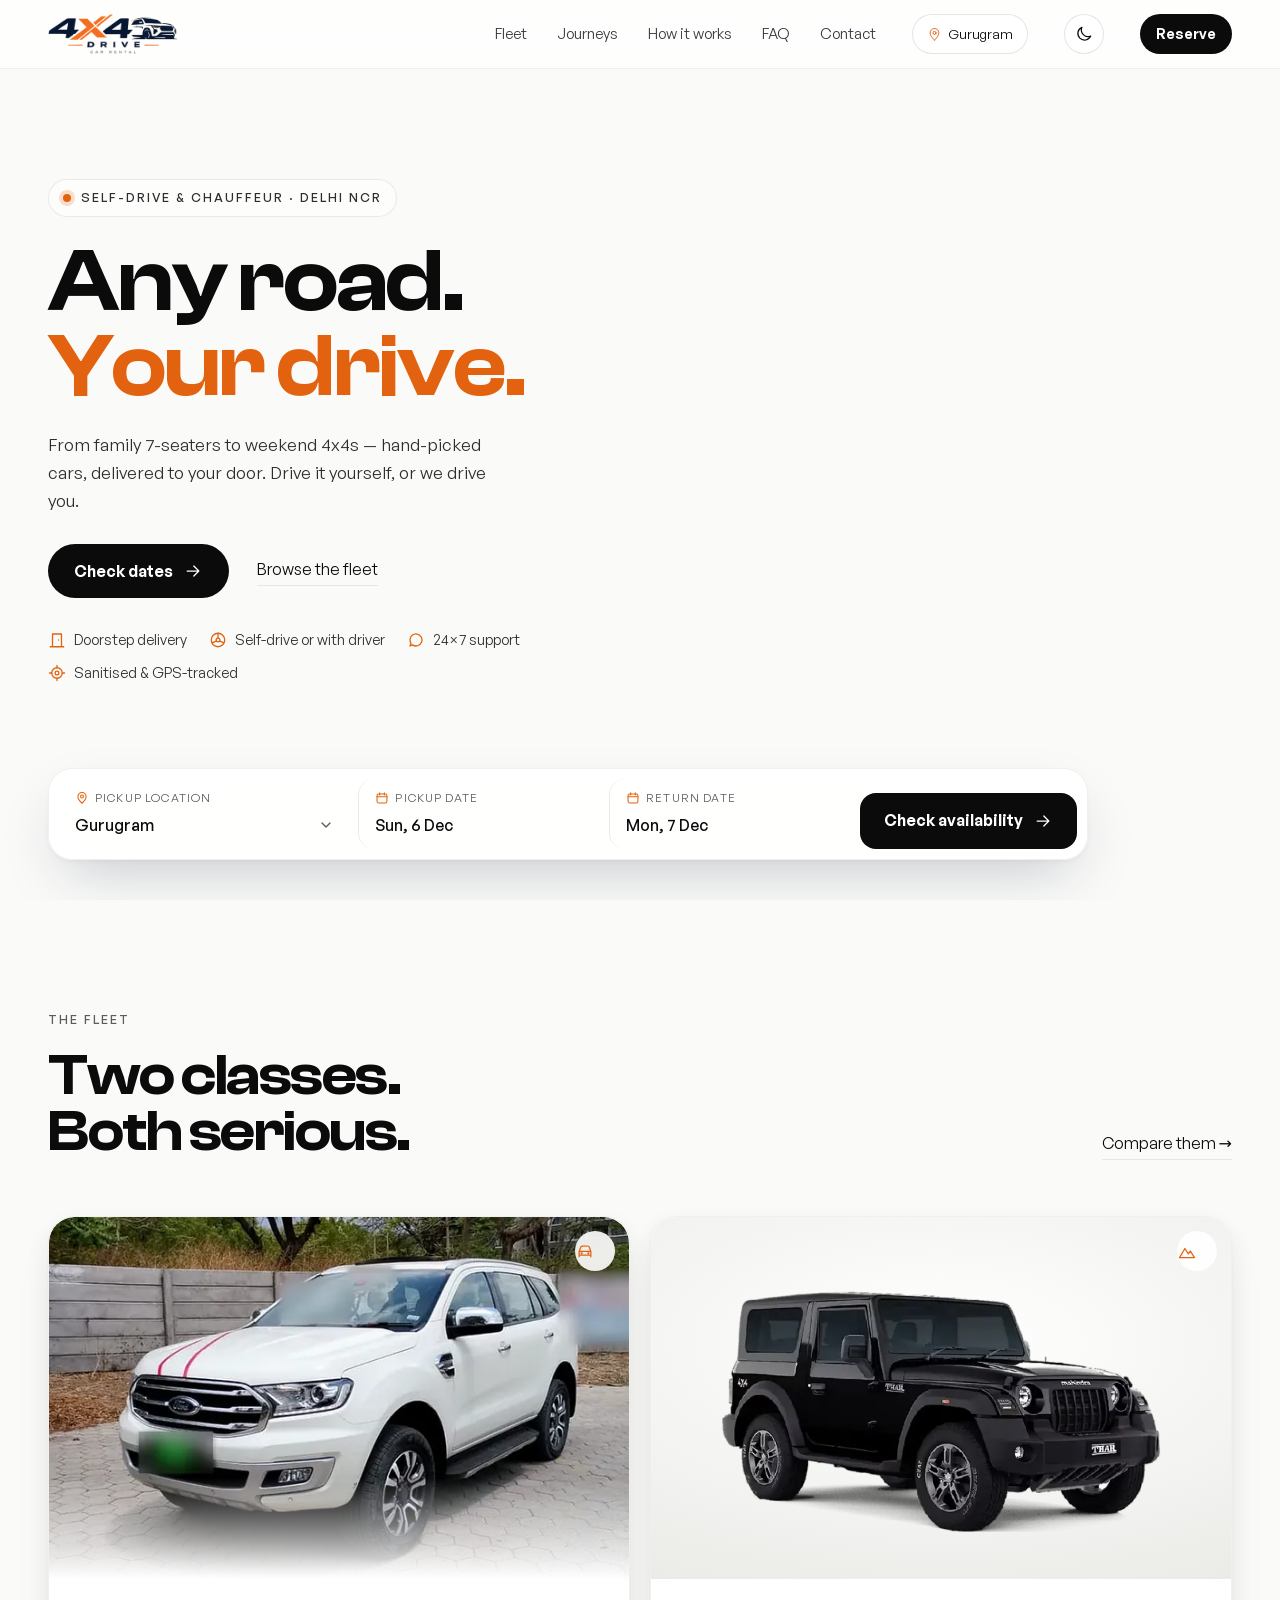
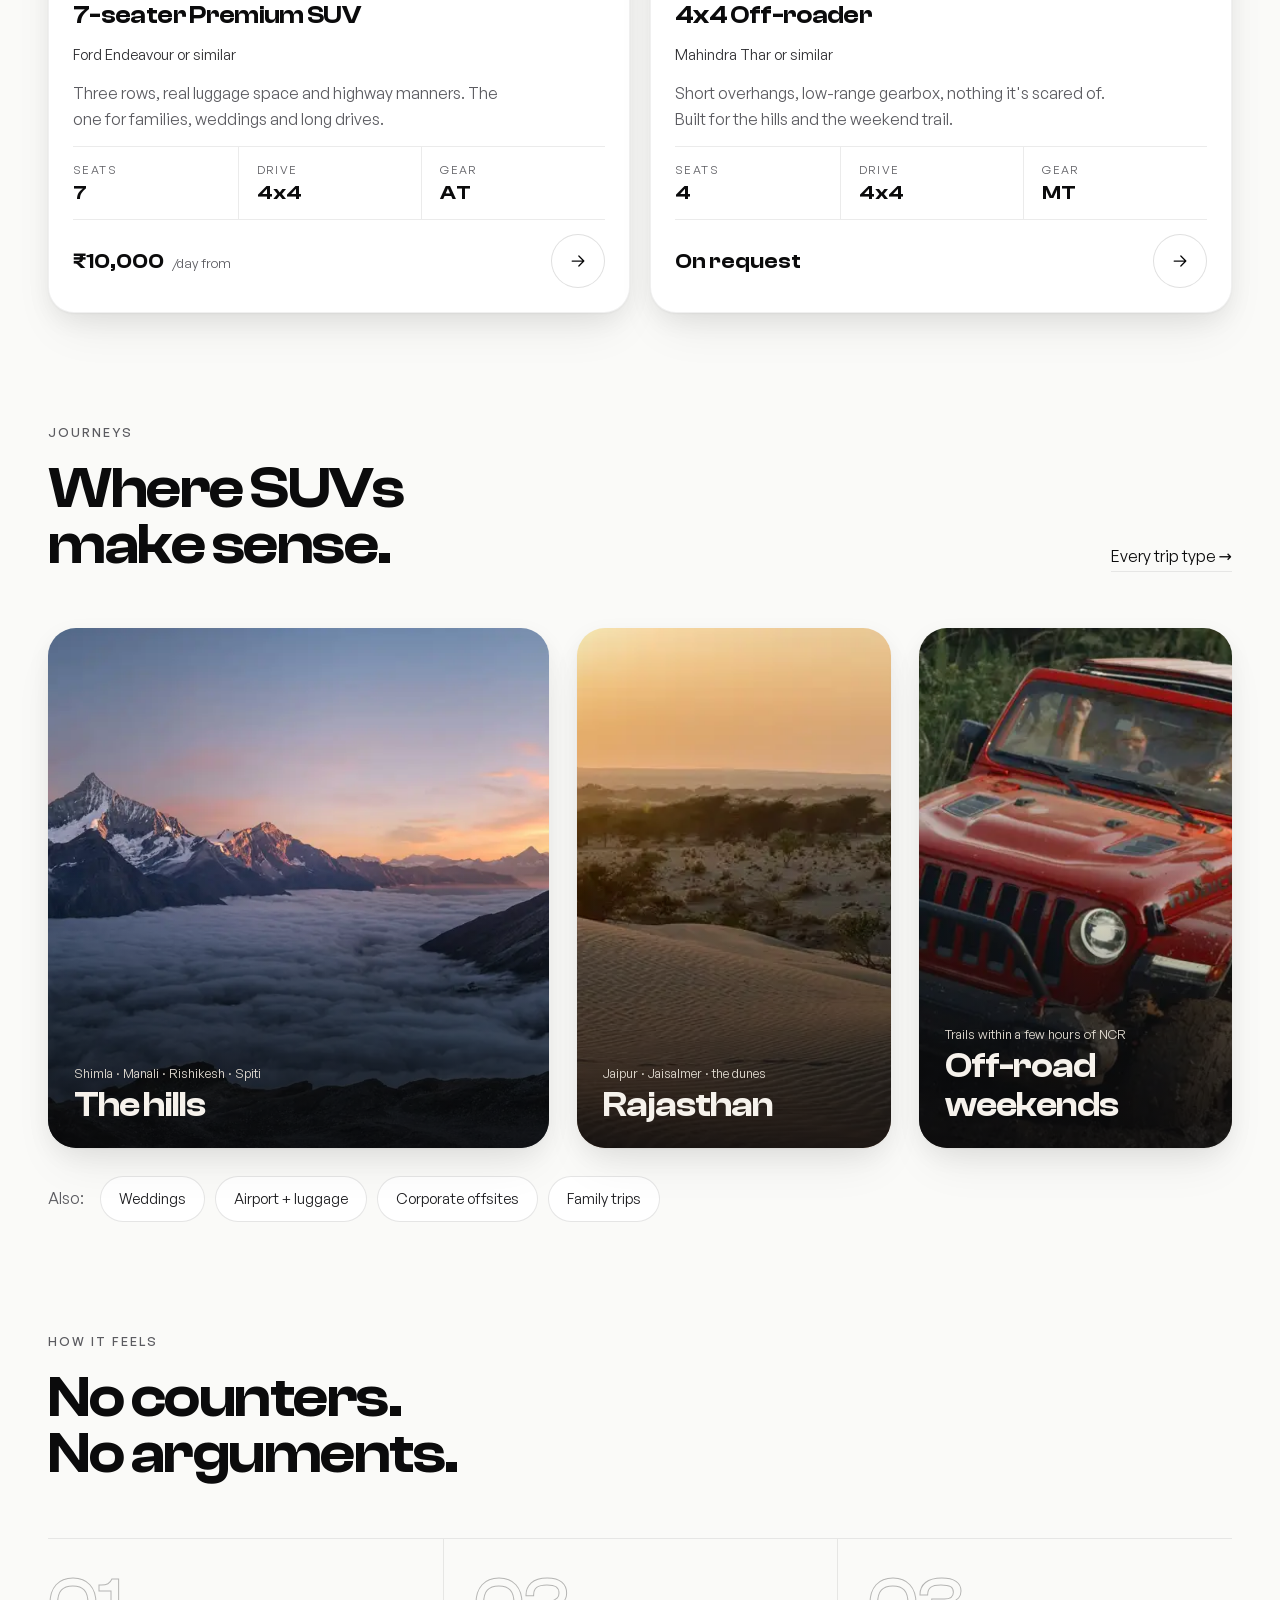
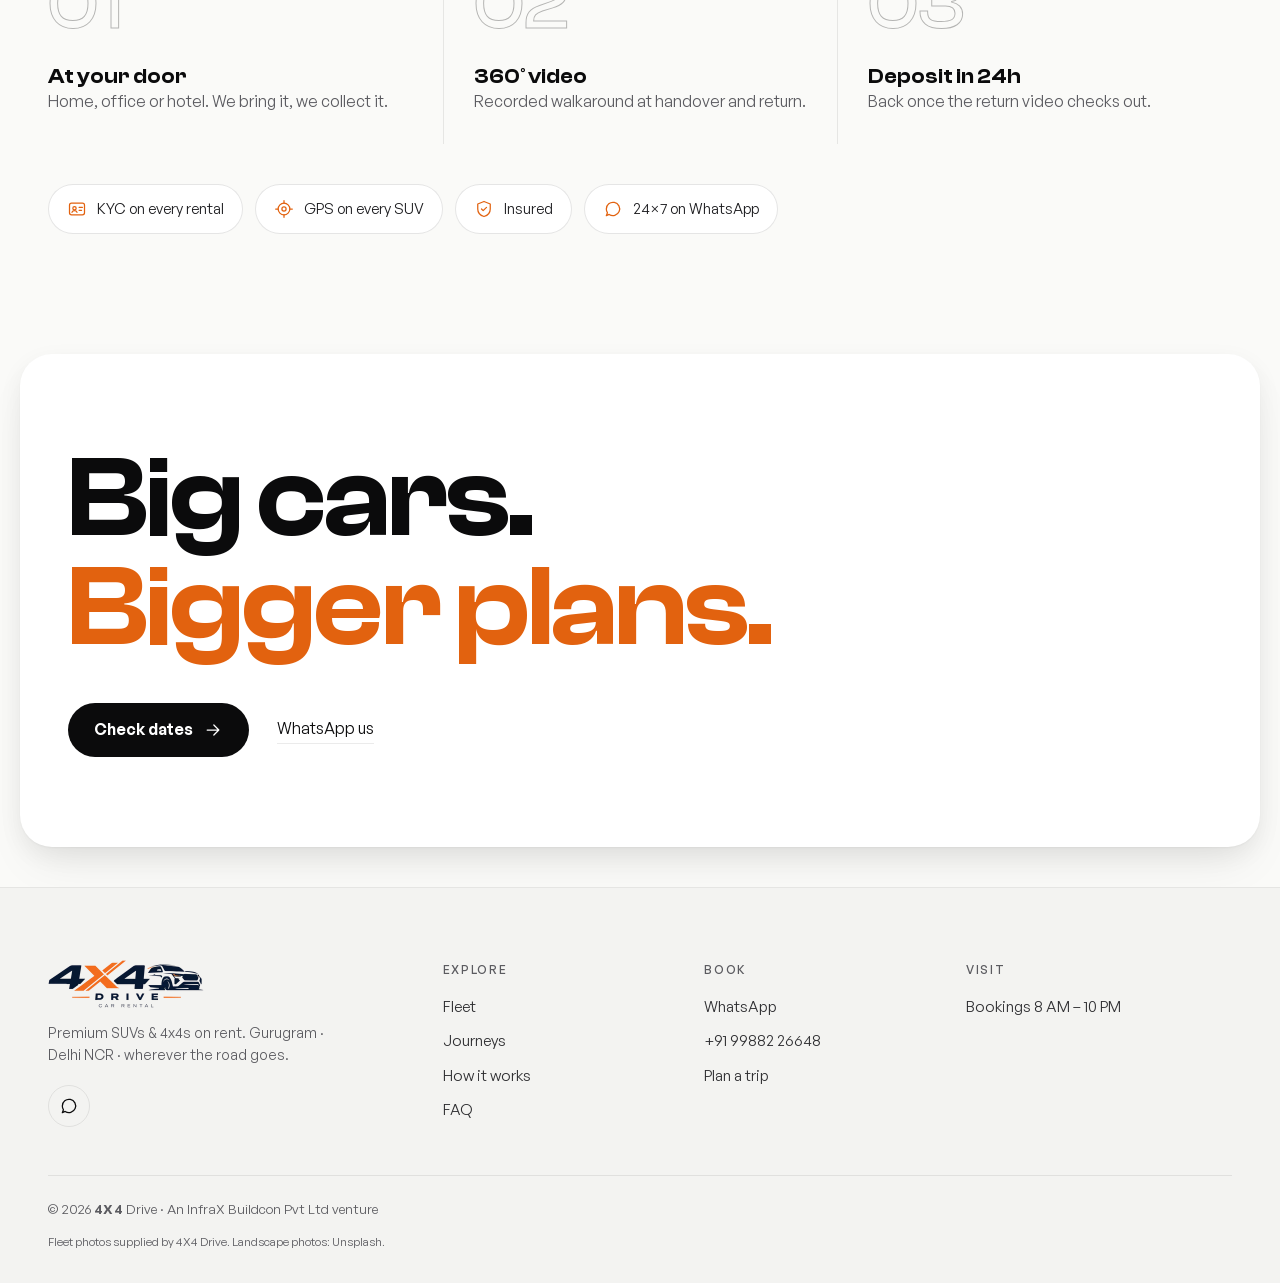
==== commit a823c222: "Pickers + journeys redesign" ====
--- a/index.html
+++ b/index.html
@@ -6,7 +6,7 @@
 <link rel="manifest" href="manifest.webmanifest"><link rel="icon" type="image/png" sizes="32x32" href="img/icon-32.png?v=26cb3f08"><link rel="apple-touch-icon" href="img/icon-180.png?v=26cb3f08">
 <meta name="apple-mobile-web-app-capable" content="yes"><meta name="mobile-web-app-capable" content="yes"><meta name="apple-mobile-web-app-status-bar-style" content="black-translucent"><meta name="apple-mobile-web-app-title" content="4X4 Drive">
 <link rel="preload" as="image" media="(max-width:767px)" href="img/hero-endeavour-m.webp" fetchpriority="high"><link rel="preload" as="image" media="(min-width:768px)" href="img/hero-endeavour-1200.webp" imagesrcset="img/hero-endeavour-1200.webp 1200w, img/hero-endeavour.webp 2400w" imagesizes="100vw" fetchpriority="high"><link rel="preload" href="fonts/ClashDisplay-600.woff2" as="font" type="font/woff2" crossorigin><link rel="preload" href="fonts/GeneralSans-400.woff2" as="font" type="font/woff2" crossorigin>
-<link rel="stylesheet" href="css/style.css?v=e594b2e0"></head><body data-page="index.html">
+<link rel="stylesheet" href="css/style.css?v=526a995d"></head><body data-page="index.html">
 <svg width="0" height="0" style="position:absolute" aria-hidden="true">
 <symbol id="i-home" viewBox="0 0 24 24"><path d="M3 10.5 12 3l9 7.5V21h-6v-6H9v6H3z"/></symbol>
 <symbol id="i-car" viewBox="0 0 24 24"><path d="M5 17h14v-4.5l-1.8-5A2 2 0 0 0 15.3 6H8.7a2 2 0 0 0-1.9 1.5L5 12.5zM5 12.5h14M5 17v2M19 17v2"/><circle cx="8" cy="14.8" r=".6"/><circle cx="16" cy="14.8" r=".6"/></symbol>
@@ -47,7 +47,7 @@
 <button class="btn sm desk press" data-open-book>Reserve</button></header>
 <main id="main">
 <section class="hx">
-<div class="hx-media"><picture><source media="(max-width:767px)" srcset="img/hero-endeavour-m.webp" width="720" height="656"><img class="hx-img img-light" src="img/hero-endeavour-1200.webp" srcset="img/hero-endeavour-1200.webp 1200w, img/hero-endeavour.webp 2400w" sizes="100vw" alt="White Ford Endeavour on a snowy mountain road" fetchpriority="high" decoding="async" width="2400" height="1846"></picture><img class="hx-img img-dark" src="img/hero-dark-900.webp" srcset="img/hero-dark-900.webp 900w, img/hero-dark.webp 1800w" sizes="100vw" alt="Red 4x4 climbing a muddy trail" loading="lazy" decoding="async" width="1800" height="1012"><div class="hx-scrim"></div></div>
+<div class="hx-media"><picture><source media="(max-width:767px)" srcset="img/hero-endeavour-m.webp" width="720" height="686"><img class="hx-img img-light" src="img/hero-endeavour-1200.webp" srcset="img/hero-endeavour-1200.webp 1200w, img/hero-endeavour.webp 2400w" sizes="100vw" alt="White Ford Endeavour on a snowy mountain road" fetchpriority="high" decoding="async" width="2400" height="1846"></picture><img class="hx-img img-dark" src="img/hero-dark-900.webp" srcset="img/hero-dark-900.webp 900w, img/hero-dark.webp 1800w" sizes="100vw" alt="Red 4x4 climbing a muddy trail" loading="lazy" decoding="async" width="1800" height="1012"><div class="hx-scrim"></div></div>
 <div class="hx-in">
 <p class="kicker hx-kick"><span class="dot"></span>Self-drive & chauffeur · Delhi NCR</p>
 <h1 class="display hx-h">Any road.<br><em>Your drive.</em></h1>
@@ -66,7 +66,7 @@
 <div class="grid fleet two-up" id="homefleet"></div></section>
 <section class="sec"><div class="sec-head split"><div><p class="kicker">Journeys</p><h2 class="display md">Where SUVs<br>make sense.</h2></div><a class="link" href="journeys.html">Every trip type →</a></div><div class="rail trips">
 <a class="trip big press" href="#" data-trip="Hill trip"><img class="fade" src="img/hills.webp" alt="Snow peaks above clouds" loading="lazy" width="1000" height="667"><div><span>Shimla · Manali · Rishikesh · Spiti</span><h3 class="display sm">The hills</h3></div></a>
-<a class="trip press" href="#" data-trip="Rajasthan trip"><img class="fade" src="img/desert.webp" alt="Open desert road" loading="lazy" width="1000" height="667"><div><span>Jaipur · Jaisalmer · the dunes</span><h3 class="display sm">Rajasthan</h3></div></a>
+<a class="trip press" href="#" data-trip="Rajasthan trip"><img class="fade" src="img/journeys/jaisalmer-dunes.webp" srcset="img/journeys/jaisalmer-dunes-640.webp 640w, img/journeys/jaisalmer-dunes.webp 1000w" sizes="(max-width:767px) 80vw, 420px" alt="Sand dunes near Jaisalmer, Thar Desert, Rajasthan" loading="lazy" width="1000" height="667"><div><span>Jaipur · Jaisalmer · the dunes</span><h3 class="display sm">Rajasthan</h3></div></a>
 <a class="trip press" href="#" data-trip="Off-road weekend"><img class="fade" src="img/hero-dark-900.webp" alt="Red 4x4 climbing through mud" loading="lazy" width="900" height="506"><div><span>Trails within a few hours of NCR</span><h3 class="display sm">Off-road weekends</h3></div></a>
 </div>
 <div class="uses"><span>Also:</span><button class="pill press" data-trip="Wedding">Weddings</button><button class="pill press" data-trip="Airport with luggage">Airport + luggage</button><button class="pill press" data-trip="Corporate offsite">Corporate offsites</button><button class="pill press" data-trip="Family trip">Family trips</button></div></section>
@@ -101,4 +101,4 @@
 <button data-open-book class="press book"><svg><use href="#i-cal"/></svg>Book</button>
 <button data-open-more class="press"><svg><use href="#i-more"/></svg>More</button></nav>
 <div class="scrim" data-close></div>
-<script src="js/config.js?v=b9ae7b6e"></script><script src="js/app.js?v=e2fbe1ca" defer></script></body></html>+<script src="js/config.js?v=b9ae7b6e"></script><script src="js/app.js?v=f5794ee2" defer></script></body></html>
--- a/css/style.css
+++ b/css/style.css
@@ -702,3 +702,135 @@
 [data-theme=light] .hx-img.img-light{object-position:100% 50%}
 @media(max-width:767px){[data-theme=light] .hx-img.img-light{object-position:50% 38%}}
 @media(min-width:768px) and (max-width:1100px){[data-theme=light] .hx-img.img-light{height:auto;bottom:auto;top:40px}}
+@media(max-width:767px){[data-theme=light] .hx-media{height:44svh}[data-theme=light] .hx-img.img-light{object-position:50% 50%}[data-theme=light] .hx-scrim{background:linear-gradient(0deg,var(--bg) 0%,rgba(var(--bgrgb),0) 26%),linear-gradient(180deg,rgba(var(--bgrgb),.6),rgba(var(--bgrgb),0) 16%)}[data-theme=light] .hx-in{margin-top:-84px}}
+/* ===== custom pickers ===== */
+.pk-native{position:absolute!important;width:1px!important;height:1px!important;opacity:0!important;pointer-events:none!important;overflow:hidden;clip:rect(0 0 0 0)}
+.pk-btn{display:flex;align-items:center;gap:8px;width:100%;min-height:28px;padding:2px 0;border:0;background:transparent;font:500 1rem var(--body);color:var(--tx);text-align:left;cursor:pointer;border-radius:8px}
+.pk-btn:focus-visible{outline:2px solid var(--ac);outline-offset:4px}
+.pk-val{flex:1;min-width:0;white-space:nowrap;overflow:hidden;text-overflow:ellipsis}
+.pk-chev{width:16px;height:16px;flex:none;fill:none;stroke:var(--mut);stroke-width:2;stroke-linecap:round;stroke-linejoin:round;transition:transform .25s}
+.pk-btn[aria-expanded=true] .pk-chev{transform:rotate(180deg)}
+.pk-ic{width:16px;height:16px;flex:none;fill:none;stroke:var(--ac-tx,var(--ac));stroke-width:1.8;stroke-linecap:round;stroke-linejoin:round}
+.qf .pk-btn .pk-ic{display:none}
+.f .pk-btn{min-height:48px;padding:0 14px;border:1px solid var(--line);border-radius:14px;background:var(--bg2)}
+.f .pk-btn:hover{border-color:rgba(var(--fgrgb),.25)}
+.pk-pop{position:fixed;z-index:120;left:0;top:0;background:var(--bg2);color:var(--tx);border:1px solid var(--line);border-radius:20px;box-shadow:0 2px 6px rgba(0,0,0,.06),0 24px 60px -16px rgba(16,32,72,.35);opacity:0;visibility:hidden;transform:translateY(-6px) scale(.98);transform-origin:top left;transition:opacity .18s,transform .25s var(--spring),visibility 0s .25s}
+.pk-pop.open{opacity:1;visibility:visible;transform:none;transition:opacity .18s,transform .25s var(--spring)}
+[data-theme=dark] .pk-pop{background:#15171B;border-color:rgba(255,255,255,.1);box-shadow:0 24px 60px -16px rgba(0,0,0,.8)}
+.pk-list{min-width:240px;max-width:320px;padding:8px}
+.pk-title{margin:6px 10px 6px;font-size:.7rem;letter-spacing:.1em;text-transform:uppercase;color:var(--mut)}
+.pk-opts{max-height:300px;overflow:auto;display:grid;gap:2px;overscroll-behavior:contain}
+.pk-opt{display:flex;align-items:center;gap:10px;width:100%;padding:11px 12px;border:0;border-radius:12px;background:transparent;font:500 .98rem var(--body);color:var(--tx);text-align:left;cursor:pointer}
+.pk-opt span{flex:1}.pk-opt:hover,.pk-opt:focus-visible{background:rgba(var(--fgrgb),.06);outline:none}
+.pk-opt[aria-selected=true]{background:rgba(var(--acrgb),.1);color:var(--ac-tx,var(--ac))}
+.pk-ck{width:18px;height:18px;fill:none;stroke:currentColor;stroke-width:2.4;stroke-linecap:round;stroke-linejoin:round;opacity:0}.pk-opt[aria-selected=true] .pk-ck{opacity:1}
+.pk-cal{padding:18px 20px 16px;width:min(680px,calc(100vw - 24px))}
+.pk-calhead{display:flex;align-items:center;justify-content:space-between;gap:10px;margin-bottom:6px}
+.pk-nav{width:38px;height:38px;border-radius:50%;border:1px solid var(--line);background:transparent;color:var(--tx);display:grid;place-items:center;cursor:pointer}
+.pk-nav svg{width:18px;height:18px;fill:none;stroke:currentColor;stroke-width:2;transform:rotate(90deg)}.pk-nav.nx svg{transform:rotate(-90deg)}
+.pk-nav:disabled{opacity:.3;cursor:default}.pk-nav:not(:disabled):hover{background:rgba(var(--fgrgb),.06)}
+.pk-sel{display:flex;align-items:center;gap:10px;margin:0;font:600 .95rem var(--disp)}.pk-sel span{padding:6px 12px;border-radius:999px;color:var(--mut)}.pk-sel span.on{background:rgba(var(--acrgb),.12);color:var(--ac-tx,var(--ac))}
+.pk-sel svg{width:16px;height:16px;fill:none;stroke:var(--mut);stroke-width:2}
+.pk-months{display:grid;grid-template-columns:1fr 1fr;gap:28px}
+.pk-mt{margin:8px 0 10px;text-align:center;font:600 1rem var(--disp)}
+.pk-wd,.pk-days{display:grid;grid-template-columns:repeat(7,1fr)}
+.pk-wd span{text-align:center;font-size:.72rem;color:var(--mut);padding:4px 0;text-transform:uppercase;letter-spacing:.04em}
+.pk-d{position:relative;height:42px;border:0;background:transparent;font:500 .92rem var(--body);color:var(--tx);cursor:pointer;border-radius:12px;z-index:0}
+.pk-d:hover:not(:disabled){background:rgba(var(--fgrgb),.06)}
+.pk-d:focus-visible{outline:2px solid var(--ac);outline-offset:-2px}
+.pk-d:disabled{color:var(--mut);opacity:.35;cursor:default;text-decoration:line-through}
+.pk-d.t::after{content:"";position:absolute;left:50%;bottom:6px;width:4px;height:4px;margin-left:-2px;border-radius:50%;background:var(--ac)}
+.pk-d.r{background:rgba(var(--acrgb),.12);border-radius:0}
+.pk-d.s,.pk-d.e{background:#0B0B0C;color:#fff}.pk-d.s{border-radius:12px 0 0 12px}.pk-d.e{border-radius:0 12px 12px 0}.pk-d.solo{border-radius:12px}
+.pk-d.s.t::after,.pk-d.e.t::after{background:#fff}
+[data-theme=dark] .pk-d.s,[data-theme=dark] .pk-d.e{background:var(--ac);color:#140c03}
+.pk-foot{display:flex;align-items:center;gap:12px;margin-top:14px;padding-top:14px;border-top:1px solid var(--line)}
+.pk-count{flex:1;margin:0;font-size:.9rem;color:var(--mut)}.pk-count b{color:var(--tx)}
+.pk-clear{border:0;background:transparent;font:500 .92rem var(--body);color:var(--tx);text-decoration:underline;text-underline-offset:3px;cursor:pointer;padding:8px}
+.pk-done{min-width:110px;justify-content:center}.pk-done:disabled{opacity:.4}
+.pk-scrim{position:fixed;inset:0;z-index:110;background:rgba(0,0,0,.4);opacity:0;visibility:hidden;transition:opacity .25s,visibility 0s .25s}.pk-scrim.open{opacity:1;visibility:visible;transition:opacity .25s}
+@media(max-width:767px){.pk-pop.sheet{left:0!important;right:0;top:auto!important;bottom:0;width:auto;max-width:none;border-radius:26px 26px 0 0;padding:16px 16px calc(18px + env(safe-area-inset-bottom));transform:translateY(100%);transition:transform .4s var(--spring),visibility 0s .4s;opacity:1;max-height:88svh;overflow:auto}
+ .pk-pop.sheet.open{transform:none;transition:transform .4s var(--spring)}
+ .pk-pop.sheet::before{content:"";display:block;width:40px;height:4px;border-radius:4px;background:rgba(var(--fgrgb),.18);margin:0 auto 10px}
+ .pk-months{grid-template-columns:1fr}.pk-d{height:46px}.pk-opt{padding:14px 12px}.pk-sel{font-size:.85rem;gap:6px}.pk-sel span{padding:5px 9px}.pk-opts{max-height:56svh}}
+.qf .pk-btn span{display:block;text-transform:none;letter-spacing:0;font-size:1rem;color:var(--tx);gap:0}
+.pk-d.s,.pk-d.e,.pk-d.s:hover:not(:disabled),.pk-d.e:hover:not(:disabled){background:#0B0B0C;color:#fff}
+.pk-d.r:hover:not(:disabled){background:rgba(var(--acrgb),.2)}
+[data-theme=dark] .pk-d.s,[data-theme=dark] .pk-d.e,[data-theme=dark] .pk-d.s:hover:not(:disabled),[data-theme=dark] .pk-d.e:hover:not(:disabled){background:var(--ac);color:#140c03}
+/* ===== itineraries v2 (cards) ===== */
+.jt-wrap{position:sticky;top:64px;z-index:15;margin:0 -48px 22px;padding:10px 48px;background:rgba(var(--bgrgb),.86);-webkit-backdrop-filter:blur(14px) saturate(150%);backdrop-filter:blur(14px) saturate(150%);border-bottom:1px solid transparent;transition:border-color .2s}
+.jx .jt{margin:0;padding:4px;gap:4px;border-radius:999px;background:rgba(var(--fgrgb),.05);border:1px solid var(--line);width:max-content;max-width:100%}
+.jt .fx-tab{border:0;height:42px;padding:0 16px;gap:8px;transition:background .25s,color .25s,box-shadow .25s,transform .2s}
+.jt .fx-tab svg{width:17px;height:17px;flex:none}
+.jt .fx-tab[aria-pressed=true]{box-shadow:0 6px 16px -6px rgba(0,0,0,.35)}
+.jt .fx-tab:not([aria-pressed=true]):hover{background:rgba(var(--fgrgb),.06)}
+.its{display:grid;grid-template-columns:repeat(3,minmax(0,1fr));gap:22px;align-items:start}
+.it{display:block;padding:0;border-radius:24px;overflow:hidden;background:var(--bg2);border:1px solid var(--line);box-shadow:0 1px 2px rgba(0,0,0,.04),0 8px 22px -12px rgba(16,32,72,.14);transition:transform .35s var(--spring),box-shadow .35s,border-color .35s;scroll-margin-top:150px}
+.it:not([open]):hover{transform:translateY(-4px);box-shadow:0 26px 50px -22px rgba(16,32,72,.35);border-color:rgba(var(--fgrgb),.14)}
+.it[open]{grid-column:1/-1;box-shadow:0 30px 70px -30px rgba(16,32,72,.4)}
+.it summary{display:flex;flex-direction:column;gap:0;padding:0;grid-template-columns:none;outline:none}
+.it summary:focus-visible{box-shadow:inset 0 0 0 2px var(--ac);border-radius:24px}
+.it-art{position:relative;display:block;height:150px;overflow:hidden;color:#fff}
+.it-art::after{content:"";position:absolute;inset:0;background:linear-gradient(180deg,rgba(0,0,0,0) 40%,rgba(0,0,0,.18))}
+.d-north{background:linear-gradient(150deg,#2B4C7E 0%,#16233F 60%,#0E1628 100%);color:#DCE8FF}
+.d-east{background:linear-gradient(150deg,#2F6B57 0%,#163A31 60%,#0D221D 100%);color:#D8F2E6}
+.d-desert{background:linear-gradient(150deg,#E8A25C 0%,#C2612A 55%,#7A3415 100%);color:#FFF1DF}
+.d-heritage{background:linear-gradient(150deg,#B7584A 0%,#7C2E2E 60%,#4A1A1F 100%);color:#FFE4DC}
+.d-weekend{background:linear-gradient(150deg,#3B8C8C 0%,#1F5560 60%,#12333C 100%);color:#DDF6F4}
+.it-line{position:absolute;left:0;right:0;bottom:0;width:100%;height:100%;transition:transform .8s var(--spring)}
+.it:hover .it-line{transform:scale(1.05) translateY(-2px)}
+.it-days-b{position:absolute;z-index:1;top:14px;right:14px;font:600 .78rem var(--disp);padding:6px 11px;border-radius:999px;background:rgba(255,255,255,.92);color:#0B0B0C}
+.it-tag{position:absolute;z-index:1;top:14px;left:14px;font:600 .66rem var(--body);letter-spacing:.1em;text-transform:uppercase;padding:6px 10px;border-radius:999px;background:rgba(0,0,0,.28);color:#fff;-webkit-backdrop-filter:blur(6px);backdrop-filter:blur(6px);border:1px solid rgba(255,255,255,.18)}
+.it-sum{display:flex;flex-direction:column;gap:10px;padding:18px 20px 18px}
+.it-meta{font-size:.7rem;letter-spacing:.1em;text-transform:uppercase;color:var(--mut)}
+.it h3{margin:0;font:600 1.18rem/1.25 var(--disp)}
+.it-facts{display:flex;flex-wrap:wrap;gap:6px}
+.it-facts span{display:inline-flex;align-items:center;gap:6px;font-size:.78rem;padding:5px 10px;border-radius:999px;background:rgba(var(--fgrgb),.05);color:var(--tx2)}
+.it-facts svg{width:14px;height:14px;fill:none;stroke:var(--ac-tx,var(--ac));stroke-width:1.8}
+.it-foot{display:flex;align-items:center;justify-content:space-between;gap:10px;margin-top:4px;padding-top:14px;border-top:1px solid var(--line)}
+.it-car{display:flex;align-items:center;gap:10px;font-size:.84rem;font-weight:500;text-align:left;min-width:0}
+.it-car img{width:58px;height:36px;object-fit:contain;flex:none;border-radius:10px;background:linear-gradient(180deg,#F3F2EE,#E6E3DC)}
+.it-car small{display:block;font-size:.66rem;letter-spacing:.06em;text-transform:uppercase;color:var(--mut);font-weight:400}
+.it-more{display:inline-flex;align-items:center;gap:6px;font:600 .85rem var(--body);color:var(--tx);white-space:nowrap}
+.it-more .it-c{display:none}.it[open] .it-more .it-o{display:none}.it[open] .it-more .it-c{display:inline}
+.it-more .it-chev{width:18px;height:18px;color:var(--tx)}
+.it[open] .it-art{height:180px}
+.it .it-body{margin:0;padding:6px 24px 28px;border-top:0;display:grid;grid-template-columns:1.6fr 1fr;gap:36px}
+.it-route{display:flex;gap:12px;align-items:flex-start;margin:0 0 18px;padding:14px 16px;border-radius:16px;background:rgba(var(--fgrgb),.04)}
+.it-route svg{width:20px;height:20px;flex:none;fill:none;stroke:var(--ac-tx,var(--ac));stroke-width:1.8;margin-top:2px}
+.it-route b{display:block;font-size:.7rem;letter-spacing:.08em;text-transform:uppercase;color:var(--mut);font-weight:500;margin-bottom:2px}
+.it .it-days{list-style:none;margin:0;padding:0;position:relative;display:grid;gap:0}
+.it .it-days::before{content:"";position:absolute;left:17px;top:18px;bottom:18px;width:2px;background:linear-gradient(var(--ac),rgba(var(--acrgb),.15))}
+.it .it-days li{display:grid;grid-template-columns:36px 1fr;gap:16px;padding:0 0 18px;border:0;position:relative}
+.it .it-days li:last-child{padding-bottom:0}
+.it-dn{width:36px;height:36px;border-radius:50%;display:grid;place-items:center;font:600 .9rem var(--disp);background:var(--bg2);color:var(--ac-tx,var(--ac));border:2px solid var(--ac);position:relative;z-index:1}
+.it .it-days li:first-child .it-dn{background:var(--ac);color:#fff}
+.it .it-days b{display:block;font:600 .95rem var(--disp);color:var(--tx);padding:7px 0 4px}
+.it .it-days p{margin:0;color:var(--tx2);font-size:.94rem;line-height:1.55}
+.it-note{margin-top:18px}
+.it-br{display:flex;flex-direction:column;gap:10px;padding:20px;border-radius:20px;background:rgba(var(--fgrgb),.035);border:1px solid var(--line);align-self:start}
+.it-h{margin:4px 0 0;font-size:.7rem;letter-spacing:.1em;text-transform:uppercase;color:var(--mut)}
+.it-stops{list-style:none;margin:0;padding:0;display:flex;flex-wrap:wrap;gap:6px}
+.it-stops li{font-size:.84rem;padding:6px 11px;border-radius:999px;background:var(--bg2);border:1px solid var(--line)}
+.it-season{margin:0;font-weight:500}
+.it .it-act{flex-direction:column;align-items:stretch;gap:10px;margin-top:8px}.it .it-act .btn{justify-content:center}.it .it-act .link{align-self:center}
+[data-theme=dark] .it{background:#111317;border-color:rgba(255,255,255,.08);box-shadow:none}
+[data-theme=dark] .it-dn{background:#111317}[data-theme=dark] .it-stops li{background:#16181D}
+[data-theme=dark] .it-car img{background:linear-gradient(180deg,#24262B,#18191D)}
+[data-theme=dark] .jt .fx-tab[aria-pressed=true]{box-shadow:none}
+[data-theme=light] .it-facts svg,[data-theme=light] .it-route svg{stroke:#B84F0A}
+@media(max-width:1099px){.its{grid-template-columns:1fr 1fr}.it .it-body{grid-template-columns:1fr;gap:22px}}
+@media(max-width:767px){.jt-wrap{top:56px;margin:0 -20px 16px;padding:8px 20px}.jx .jt{border-radius:999px;width:auto;flex-wrap:nowrap;overflow-x:auto}
+ .its{grid-template-columns:1fr;gap:14px}.it-art{height:120px}.it[open] .it-art{height:130px}.it-sum{padding:16px 16px}.it h3{font-size:1.08rem}.it .it-body{padding:4px 16px 22px}.it-br{padding:16px}}
+@media(hover:none){.it:not([open]):hover{transform:none}.it:hover .it-line{transform:none}}
+.it summary{align-items:stretch}.its{grid-auto-flow:row dense}
+.trip-art{position:absolute;inset:0;display:block}.trip-art svg{position:absolute;left:0;right:0;bottom:0;width:100%;height:55%}
+.it[open] .it-art{height:110px}
+.jplan .f .pk-btn span{color:var(--tx)}
+.f .pk-btn span{text-transform:none;letter-spacing:0;font-size:.95rem;font-weight:500}
+.it-art .it-ph{position:absolute;inset:0;width:100%;height:100%;object-fit:cover;transition:transform .5s cubic-bezier(.2,.7,.2,1)}
+.it-art::after{content:"";position:absolute;inset:0;background:linear-gradient(180deg,rgba(8,12,24,.45) 0%,rgba(8,12,24,0) 38%,rgba(8,12,24,.35) 100%);pointer-events:none}
+.it-art .it-days-b,.it-art .it-tag{z-index:1}
+.it:hover .it-ph{transform:scale(1.04)}
+.it[open] .it-art{height:220px}
+.it-cred{margin:22px 0 0;font-size:.8rem;color:var(--mut,#6b6b6b)}.it-cred a{text-decoration:underline}
